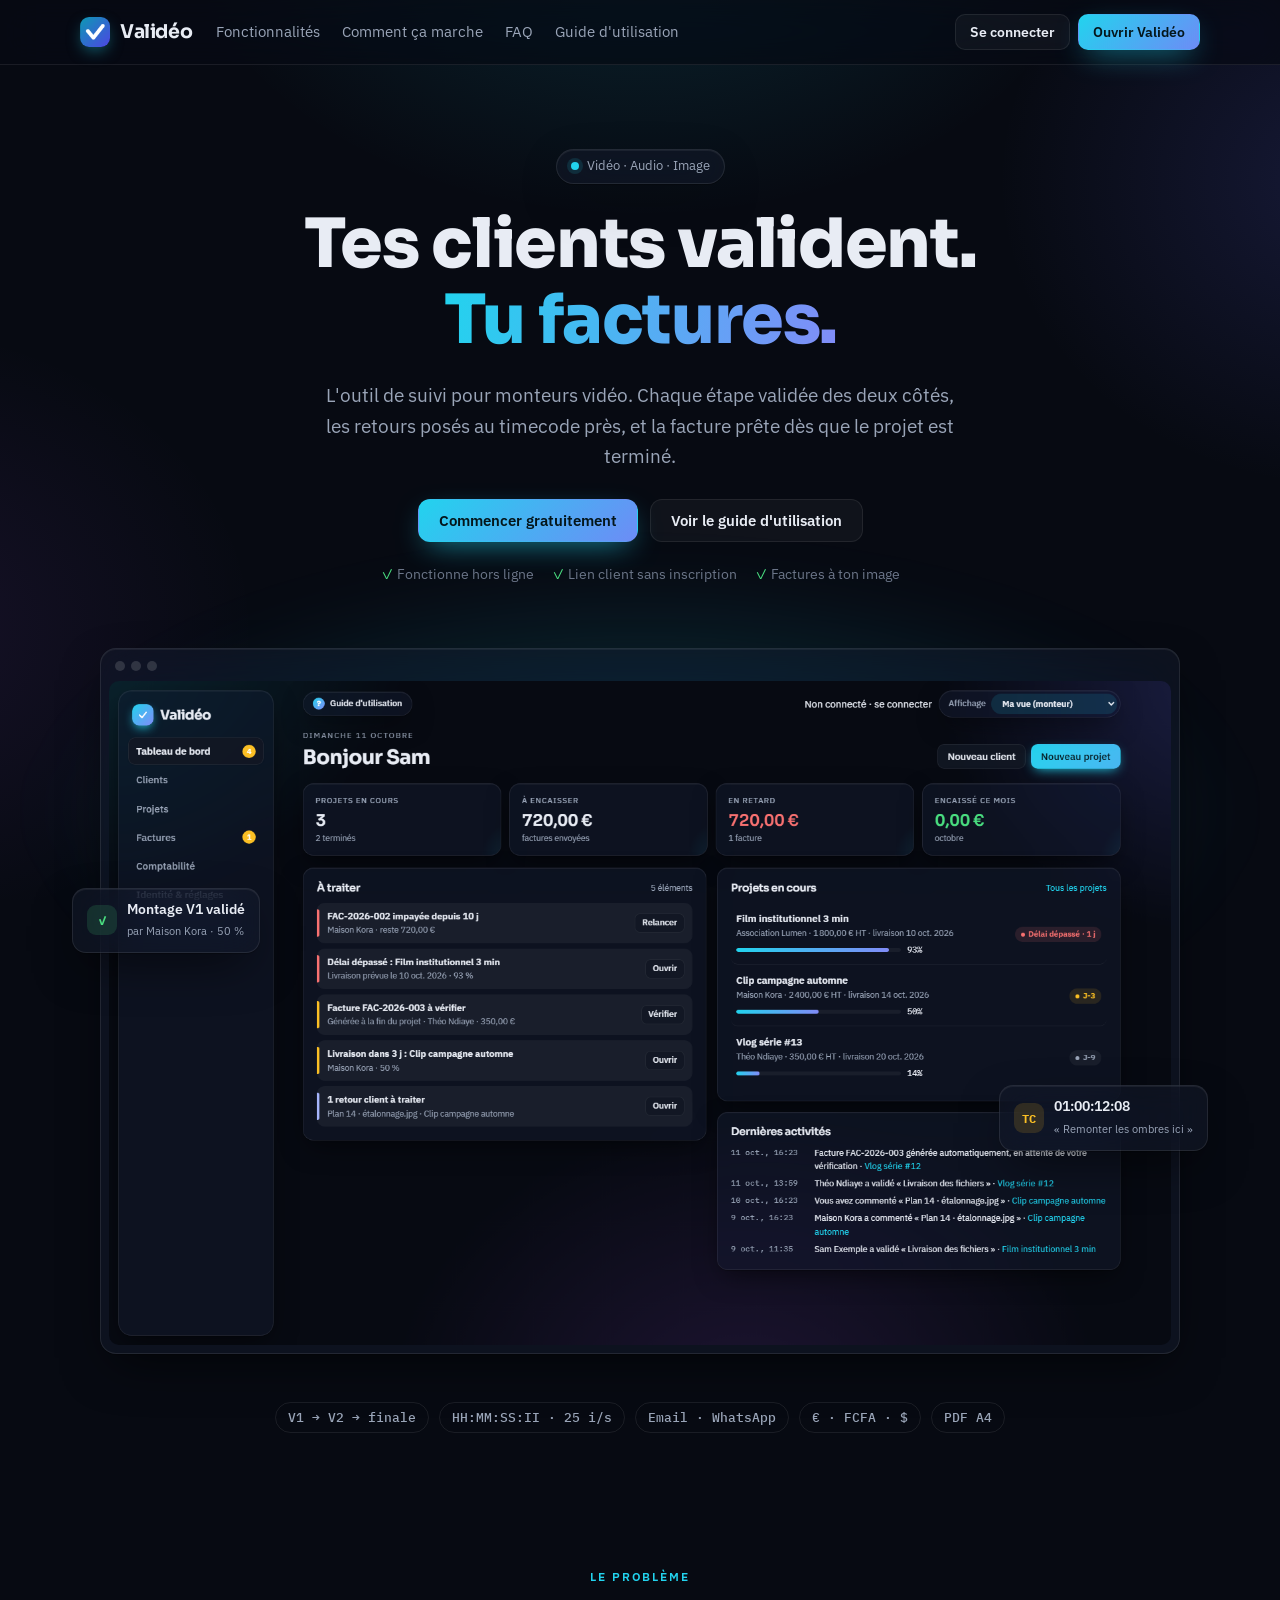
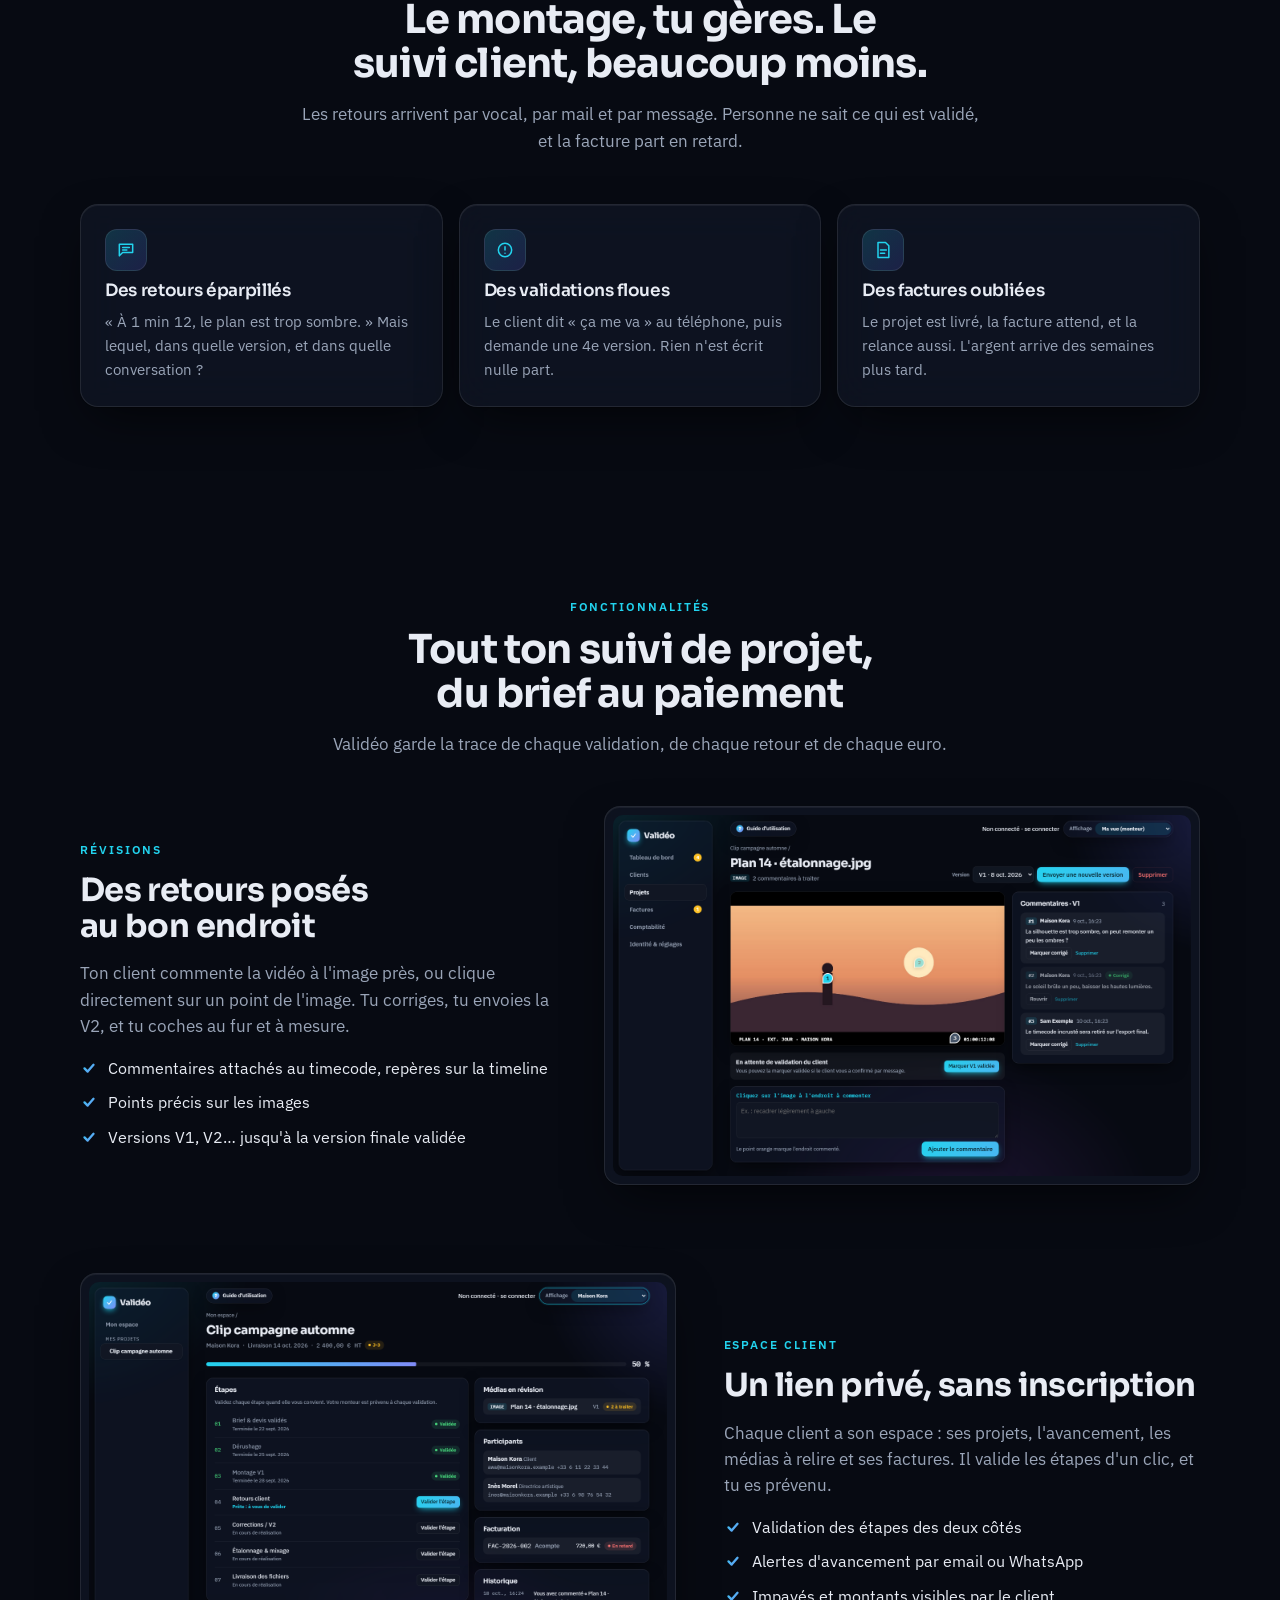
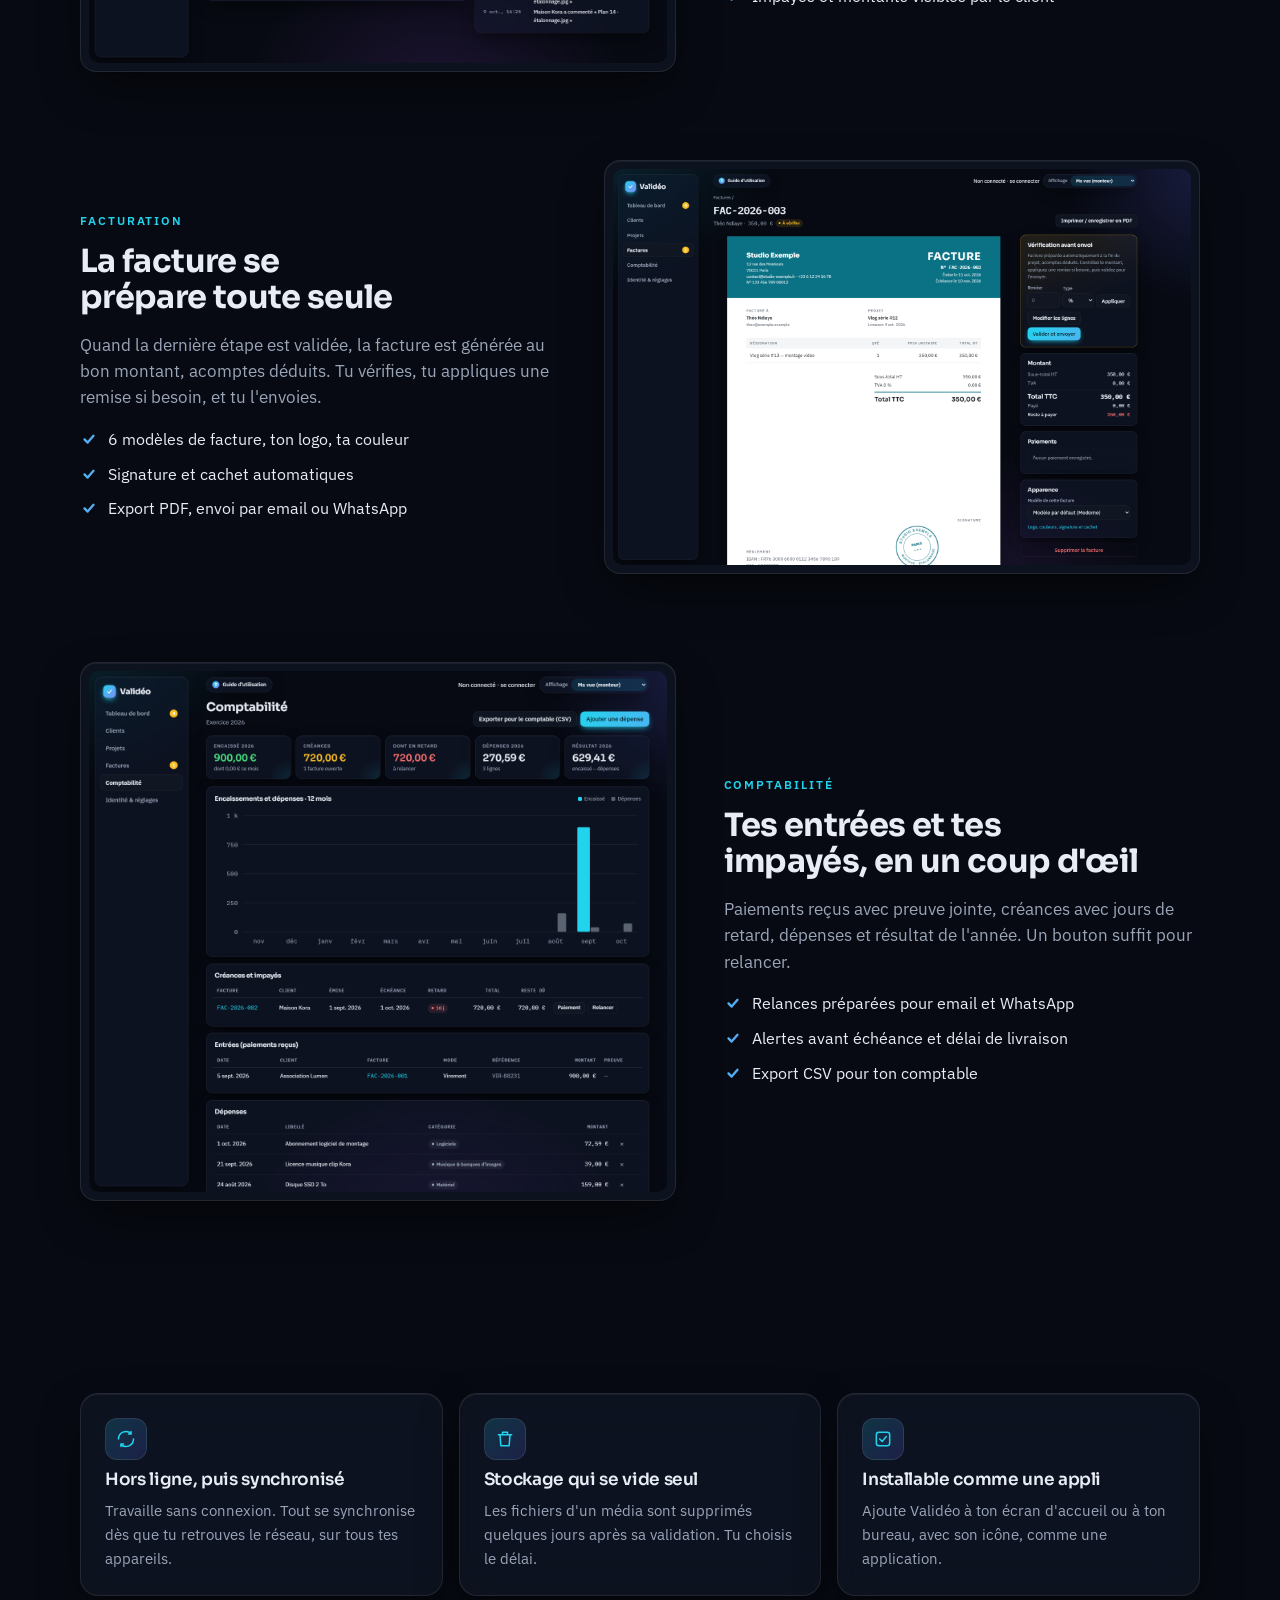
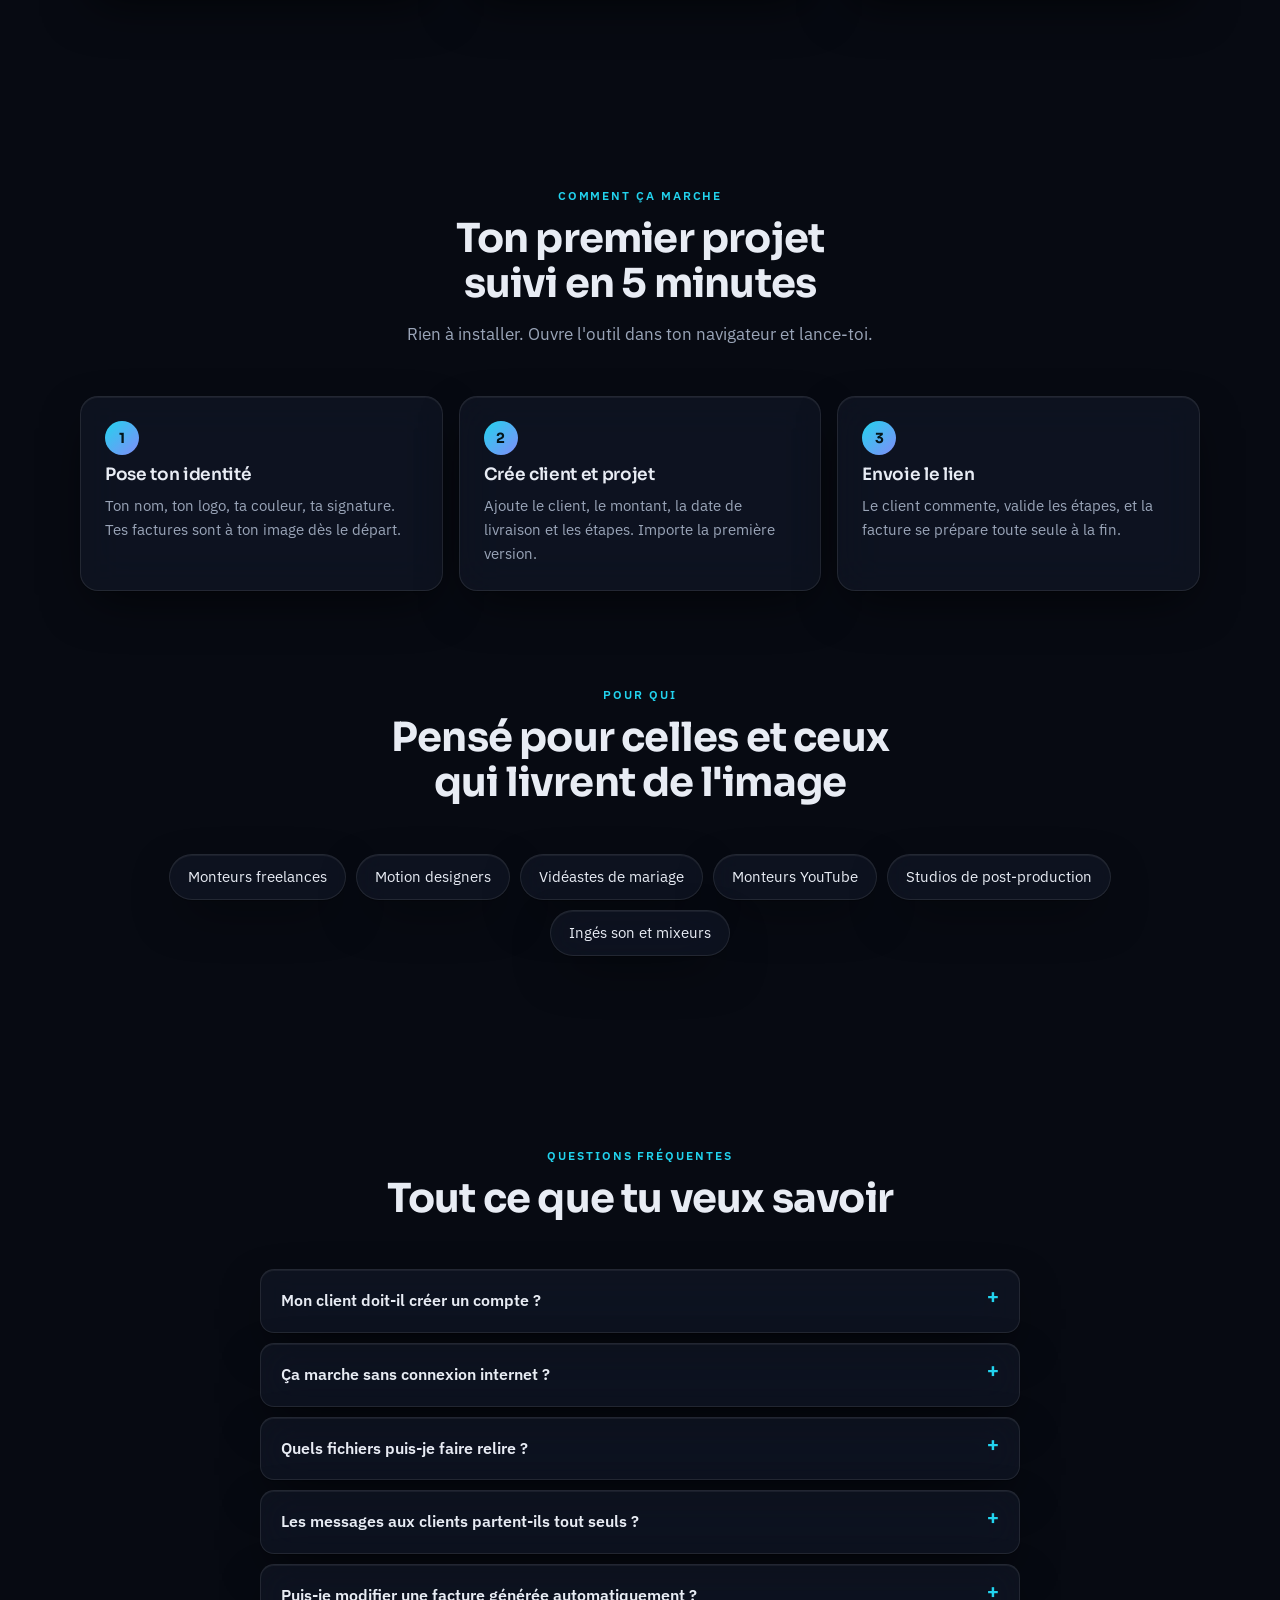
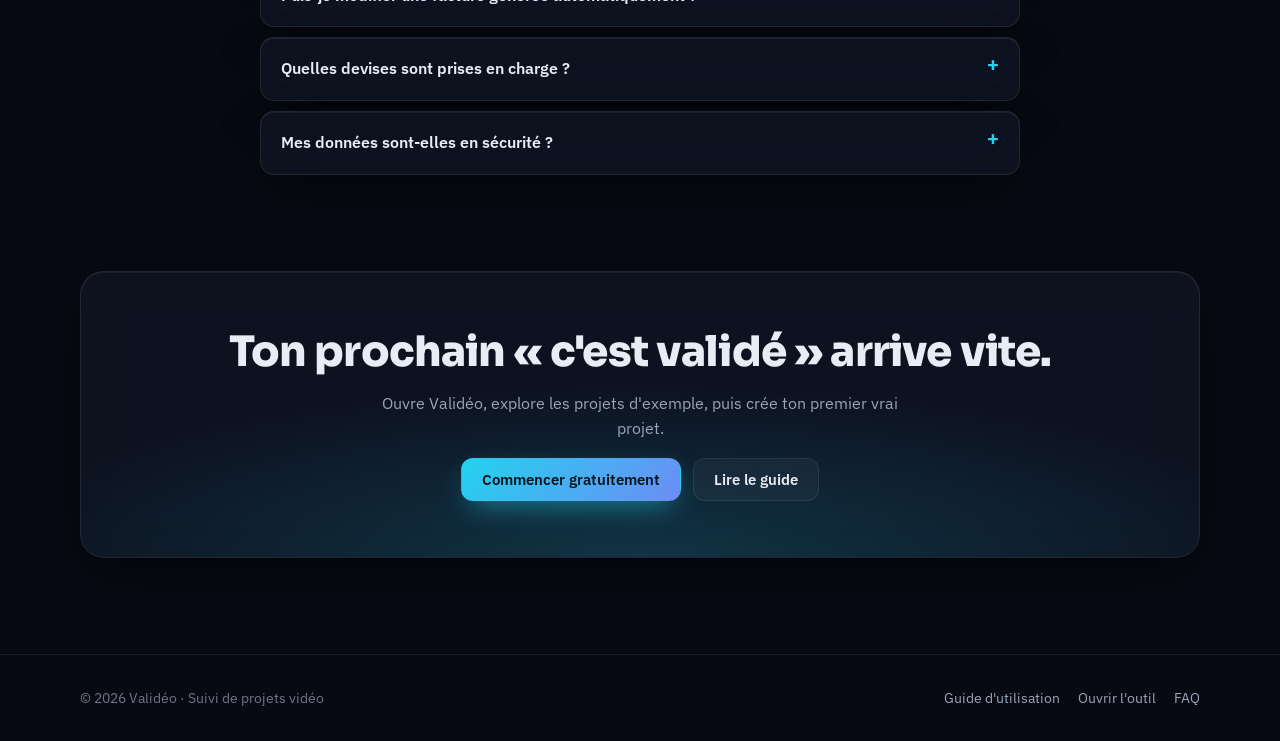
==== index.html @ c59e4864 "Landing page, guide d'utilisation illustré, favicon et liens directs Co-Authored-By: Claude Opus 5.5" ====
<!doctype html>
<html lang="fr">
<head>
<meta charset="utf-8">
<meta name="viewport" content="width=device-width, initial-scale=1, viewport-fit=cover">
<title>Validéo · Vos clients valident, vous facturez</title>
<meta name="description" content="Validéo, l'outil des monteurs vidéo : étapes validées par le client, retours au timecode, espace client privé, facture générée automatiquement et suivi des impayés. Fonctionne hors ligne.">
<meta name="theme-color" content="#070a12">
<meta property="og:title" content="Validéo · Vos clients valident, vous facturez">
<meta property="og:description" content="Suivi de projets vidéo, validation client, révisions commentées et facturation automatique pour monteurs.">
<meta property="og:image" content="https://fulberitodesign.github.io/valideo/guide/img/hero.png">
<meta property="og:type" content="website">
<link rel="canonical" href="https://fulberitodesign.github.io/valideo/">
<link rel="icon" href="favicon.ico" sizes="48x48">
<link rel="icon" href="icon.svg" type="image/svg+xml">
<link rel="apple-touch-icon" href="icon-192.png">
<link rel="manifest" href="manifest.webmanifest">
<link rel="preconnect" href="https://fonts.googleapis.com">
<link rel="stylesheet" href="https://fonts.googleapis.com/css2?family=Sora:wght@500;600;700;800&family=IBM+Plex+Mono:wght@400;600&family=IBM+Plex+Sans:wght@400;500;600&display=swap">
<link rel="stylesheet" href="site.css">
<script>
  // Ancien format de lien client : on redirige vers l'application
  if (new URLSearchParams(location.search).has('portail')) location.replace('app.html' + location.search);
</script>
<style>
/* Hero */
.hero{padding-block:84px 40px;text-align:center}
.hero .wrap{display:flex;flex-direction:column;align-items:center;gap:22px}
.hero h1{font-size:clamp(38px,6vw,68px);font-weight:800;max-width:900px}
.hero .lead{max-width:640px;color:var(--muted);font-size:clamp(16px,1.6vw,19px)}
.hero .ctas{display:flex;gap:12px;flex-wrap:wrap;justify-content:center;margin-top:6px}
.hero .fine{font-size:13.5px;color:var(--dim);display:flex;gap:8px 18px;flex-wrap:wrap;justify-content:center}
.hero .fine span::before{content:"✓ ";color:var(--ok)}
.hero-shot{margin-top:40px;width:100%;max-width:1080px;position:relative}
.hero-shot::before{content:"";position:absolute;inset:-12% -6% auto;height:70%;background:radial-gradient(closest-side,rgba(34,211,238,.25),transparent);filter:blur(30px);z-index:-1}
.tc-chip{position:absolute;display:flex;align-items:center;gap:10px;padding:10px 14px;border-radius:14px;font-size:13.5px;text-align:left}
.tc-chip b{display:block;font-weight:600}
.tc-chip small{color:var(--muted)}
.tc-chip .dot{width:30px;height:30px;border-radius:9px;display:grid;place-items:center;font:700 12px var(--f-mono);flex:none}
.tc-a{left:-28px;top:34%}.tc-a .dot{background:rgba(74,222,128,.15);color:var(--ok)}
.tc-b{right:-28px;top:62%}.tc-b .dot{background:rgba(251,191,36,.15);color:var(--warn)}
@media (max-width:900px){.tc-chip{display:none}}

/* Bande de chiffres-clés du métier */
.strip{display:flex;justify-content:center;gap:10px;flex-wrap:wrap;margin-top:26px}
.strip span{padding:6px 12px;border-radius:999px;font:500 13px var(--f-mono);color:var(--muted);border:1px solid var(--line)}

/* Vitrines alternées */
.show{display:grid;grid-template-columns:minmax(0,1fr) minmax(0,1.25fr);gap:48px;align-items:center;margin-bottom:88px}
.show:last-child{margin-bottom:0}
.show.rev{grid-template-columns:minmax(0,1.25fr) minmax(0,1fr)}
.show.rev .txt{order:2}
.show .txt{display:flex;flex-direction:column;gap:16px}
.show h3{font-size:clamp(24px,2.6vw,32px);font-weight:700}
.show p{color:var(--muted);font-size:16.5px}
.show ul{margin:0;padding:0;list-style:none;display:flex;flex-direction:column;gap:10px}
.show li{display:flex;gap:10px;color:var(--fg);font-size:15.5px}
.show li::before{content:"";flex:none;width:18px;height:18px;margin-top:3px;border-radius:6px;background:linear-gradient(135deg,var(--accent),var(--accent-2));-webkit-mask:url("data:image/svg+xml,%3Csvg xmlns='http://www.w3.org/2000/svg' viewBox='0 0 20 20'%3E%3Cpath d='M5 10.5 8.5 14 15 6.5' fill='none' stroke='black' stroke-width='2.6' stroke-linecap='round' stroke-linejoin='round'/%3E%3C/svg%3E") center/100% no-repeat;mask:url("data:image/svg+xml,%3Csvg xmlns='http://www.w3.org/2000/svg' viewBox='0 0 20 20'%3E%3Cpath d='M5 10.5 8.5 14 15 6.5' fill='none' stroke='black' stroke-width='2.6' stroke-linecap='round' stroke-linejoin='round'/%3E%3C/svg%3E") center/100% no-repeat}
@media (max-width:900px){.show,.show.rev{grid-template-columns:minmax(0,1fr);gap:24px}.show.rev .txt{order:0}}

/* Étapes */
.steps .card{position:relative}
.num{width:34px;height:34px;border-radius:50%;display:grid;place-items:center;font:700 14px var(--f-display);background:linear-gradient(135deg,var(--accent),var(--accent-2));color:#04161b}

/* Pour qui */
.who{display:flex;gap:10px;flex-wrap:wrap;justify-content:center}
.who span{padding:10px 18px;border-radius:999px;font-size:15px}

/* FAQ */
.faq{max-width:760px;margin:0 auto;display:flex;flex-direction:column;gap:10px}
.faq details{border-radius:14px;padding:0 20px}
.faq summary{cursor:pointer;list-style:none;padding:18px 0;font-weight:600;display:flex;justify-content:space-between;gap:16px}
.faq summary::-webkit-details-marker{display:none}
.faq summary::after{content:"+";color:var(--accent);font:600 20px var(--f-display);line-height:1}
.faq details[open] summary::after{content:"−"}
.faq details p{color:var(--muted);padding-bottom:18px}

/* Appel final */
.final{border-radius:24px;padding:56px 24px;text-align:center;display:flex;flex-direction:column;gap:16px;align-items:center;position:relative;overflow:hidden}
.final::before{content:"";position:absolute;inset:auto -10% -60% -10%;height:120%;background:radial-gradient(closest-side,rgba(34,211,238,.18),transparent);z-index:-1}
.final h2{font-size:clamp(28px,4vw,42px);font-weight:800}
.final p{color:var(--muted);max-width:520px}
</style>
</head>
<body>
<header class="topnav">
  <div class="wrap">
    <a class="logo" href="./"><img src="icon-192.png" alt="" width="30" height="30">Validéo</a>
    <nav class="links" aria-label="Sections">
      <a href="#fonctionnalites">Fonctionnalités</a>
      <a href="#comment">Comment ça marche</a>
      <a href="#faq">FAQ</a>
      <a href="guide.html">Guide d'utilisation</a>
    </nav>
    <div class="nav-cta"><a class="btn sm" href="app.html#/settings">Se connecter</a><a class="btn sm primary" href="app.html">Ouvrir Validéo</a></div>
  </div>
</header>

<main>
  <section class="hero">
    <div class="wrap">
      <span class="badge glass"><i></i>Vidéo · Audio · Image</span>
      <h1>Tes clients valident.<br><span class="grad">Tu factures.</span></h1>
      <p class="lead">L'outil de suivi pour monteurs vidéo. Chaque étape validée des deux côtés, les retours posés au timecode près, et la facture prête dès que le projet est terminé.</p>
      <div class="ctas"><a class="btn primary" href="app.html">Commencer gratuitement</a><a class="btn" href="guide.html">Voir le guide d'utilisation</a></div>
      <div class="fine"><span>Fonctionne hors ligne</span><span>Lien client sans inscription</span><span>Factures à ton image</span></div>
      <div class="hero-shot">
        <div class="shot glass"><div class="bar"><i></i><i></i><i></i></div><img src="guide/img/hero.png" alt="Tableau de bord de Validéo : projets en cours, factures à encaisser, alertes de retard et retours clients à traiter" width="1600" height="1000"></div>
        <div class="tc-chip glass tc-a"><span class="dot">✓</span><span><b>Montage V1 validé</b><small>par Maison Kora · 50 %</small></span></div>
        <div class="tc-chip glass tc-b"><span class="dot">TC</span><span><b>01:00:12:08</b><small>« Remonter les ombres ici »</small></span></div>
      </div>
      <div class="strip" aria-label="Formats pris en charge"><span>V1 → V2 → finale</span><span>HH:MM:SS:II · 25 i/s</span><span>Email · WhatsApp</span><span>€ · FCFA · $</span><span>PDF A4</span></div>
    </div>
  </section>

  <section class="section" id="probleme">
    <div class="wrap">
      <div class="section-head"><span class="eyebrow">Le problème</span><h2>Le montage, tu gères. Le suivi client, beaucoup moins.</h2><p>Les retours arrivent par vocal, par mail et par message. Personne ne sait ce qui est validé, et la facture part en retard.</p></div>
      <div class="cards">
        <div class="card glass"><span class="ico"><svg viewBox="0 0 24 24"><path d="M4 5h16v10H8l-4 4z"/><path d="M8 9h8M8 12h5"/></svg></span><h3>Des retours éparpillés</h3><p>« À 1 min 12, le plan est trop sombre. » Mais lequel, dans quelle version, et dans quelle conversation ?</p></div>
        <div class="card glass"><span class="ico"><svg viewBox="0 0 24 24"><circle cx="12" cy="12" r="8"/><path d="M12 8v4M12 16h.01"/></svg></span><h3>Des validations floues</h3><p>Le client dit « ça me va » au téléphone, puis demande une 4e version. Rien n'est écrit nulle part.</p></div>
        <div class="card glass"><span class="ico"><svg viewBox="0 0 24 24"><path d="M6 3h9l4 4v14H6z"/><path d="M9 12h7M9 16h5"/></svg></span><h3>Des factures oubliées</h3><p>Le projet est livré, la facture attend, et la relance aussi. L'argent arrive des semaines plus tard.</p></div>
      </div>
    </div>
  </section>

  <section class="section" id="fonctionnalites">
    <div class="wrap">
      <div class="section-head"><span class="eyebrow">Fonctionnalités</span><h2>Tout ton suivi de projet, du brief au paiement</h2><p>Validéo garde la trace de chaque validation, de chaque retour et de chaque euro.</p></div>

      <div class="show">
        <div class="txt"><span class="eyebrow">Révisions</span><h3>Des retours posés au bon endroit</h3><p>Ton client commente la vidéo à l'image près, ou clique directement sur un point de l'image. Tu corriges, tu envoies la V2, et tu coches au fur et à mesure.</p>
          <ul><li>Commentaires attachés au timecode, repères sur la timeline</li><li>Points précis sur les images</li><li>Versions V1, V2… jusqu'à la version finale validée</li></ul></div>
        <div class="shot glass"><img src="guide/img/media.png" alt="Page de révision : image commentée avec des points numérotés et la liste des commentaires" loading="lazy" width="1440" height="900"></div>
      </div>

      <div class="show rev">
        <div class="txt"><span class="eyebrow">Espace client</span><h3>Un lien privé, sans inscription</h3><p>Chaque client a son espace : ses projets, l'avancement, les médias à relire et ses factures. Il valide les étapes d'un clic, et tu es prévenu.</p>
          <ul><li>Validation des étapes des deux côtés</li><li>Alertes d'avancement par email ou WhatsApp</li><li>Impayés et montants visibles par le client</li></ul></div>
        <div class="shot glass"><img src="guide/img/client-project.png" alt="Espace client : étapes du projet avec boutons Valider l'étape" loading="lazy" width="1440" height="950"></div>
      </div>

      <div class="show">
        <div class="txt"><span class="eyebrow">Facturation</span><h3>La facture se prépare toute seule</h3><p>Quand la dernière étape est validée, la facture est générée au bon montant, acomptes déduits. Tu vérifies, tu appliques une remise si besoin, et tu l'envoies.</p>
          <ul><li>6 modèles de facture, ton logo, ta couleur</li><li>Signature et cachet automatiques</li><li>Export PDF, envoi par email ou WhatsApp</li></ul></div>
        <div class="shot glass"><img src="guide/img/invoice.png" alt="Facture générée automatiquement en attente de vérification, avec remise et bouton Valider et envoyer" loading="lazy" width="1680" height="1150"></div>
      </div>

      <div class="show rev">
        <div class="txt"><span class="eyebrow">Comptabilité</span><h3>Tes entrées et tes impayés, en un coup d'œil</h3><p>Paiements reçus avec preuve jointe, créances avec jours de retard, dépenses et résultat de l'année. Un bouton suffit pour relancer.</p>
          <ul><li>Relances préparées pour email et WhatsApp</li><li>Alertes avant échéance et délai de livraison</li><li>Export CSV pour ton comptable</li></ul></div>
        <div class="shot glass"><img src="guide/img/accounting.png" alt="Comptabilité : encaissements, créances, graphique sur 12 mois" loading="lazy" width="1440" height="1300"></div>
      </div>
    </div>
  </section>

  <section class="section" id="plus">
    <div class="wrap">
      <div class="cards">
        <div class="card glass"><span class="ico"><svg viewBox="0 0 24 24"><path d="M3 12a9 9 0 0 1 15-6.7M21 12a9 9 0 0 1-15 6.7"/><path d="M18 3v3h-3M6 21v-3h3"/></svg></span><h3>Hors ligne, puis synchronisé</h3><p>Travaille sans connexion. Tout se synchronise dès que tu retrouves le réseau, sur tous tes appareils.</p></div>
        <div class="card glass"><span class="ico"><svg viewBox="0 0 24 24"><path d="M4 7h16M9 7V4h6v3M6 7l1 13h10l1-13"/></svg></span><h3>Stockage qui se vide seul</h3><p>Les fichiers d'un média sont supprimés quelques jours après sa validation. Tu choisis le délai.</p></div>
        <div class="card glass"><span class="ico"><svg viewBox="0 0 24 24"><rect x="4" y="4" width="16" height="16" rx="3"/><path d="M8 12l3 3 5-6"/></svg></span><h3>Installable comme une appli</h3><p>Ajoute Validéo à ton écran d'accueil ou à ton bureau, avec son icône, comme une application.</p></div>
      </div>
    </div>
  </section>

  <section class="section" id="comment">
    <div class="wrap">
      <div class="section-head"><span class="eyebrow">Comment ça marche</span><h2>Ton premier projet suivi en 5 minutes</h2><p>Rien à installer. Ouvre l'outil dans ton navigateur et lance-toi.</p></div>
      <div class="cards steps">
        <div class="card glass"><span class="num">1</span><h3>Pose ton identité</h3><p>Ton nom, ton logo, ta couleur, ta signature. Tes factures sont à ton image dès le départ.</p></div>
        <div class="card glass"><span class="num">2</span><h3>Crée client et projet</h3><p>Ajoute le client, le montant, la date de livraison et les étapes. Importe la première version.</p></div>
        <div class="card glass"><span class="num">3</span><h3>Envoie le lien</h3><p>Le client commente, valide les étapes, et la facture se prépare toute seule à la fin.</p></div>
      </div>
    </div>
  </section>

  <section class="section" id="pourqui" style="padding-top:0">
    <div class="wrap">
      <div class="section-head"><span class="eyebrow">Pour qui</span><h2>Pensé pour celles et ceux qui livrent de l'image</h2></div>
      <div class="who"><span class="glass">Monteurs freelances</span><span class="glass">Motion designers</span><span class="glass">Vidéastes de mariage</span><span class="glass">Monteurs YouTube</span><span class="glass">Studios de post-production</span><span class="glass">Ingés son et mixeurs</span></div>
    </div>
  </section>

  <section class="section" id="faq">
    <div class="wrap">
      <div class="section-head"><span class="eyebrow">Questions fréquentes</span><h2>Tout ce que tu veux savoir</h2></div>
      <div class="faq">
        <details class="glass"><summary>Mon client doit-il créer un compte ?</summary><p>Non. Il reçoit un lien privé vers son espace. Il peut y valider les étapes, commenter les médias et consulter ses factures sans inscription.</p></details>
        <details class="glass"><summary>Ça marche sans connexion internet ?</summary><p>Oui. Tes données sont enregistrées sur ton appareil. Dès que tu te connectes à ton compte en ligne, elles se synchronisent entre tes appareils et avec les espaces clients.</p></details>
        <details class="glass"><summary>Quels fichiers puis-je faire relire ?</summary><p>Vidéos, sons et images. Les vidéos et les sons se commentent au timecode, les images à un endroit précis. Pour l'envoi en ligne, préfère des versions de relecture légères (720p) : 50 Mo maximum par fichier.</p></details>
        <details class="glass"><summary>Les messages aux clients partent-ils tout seuls ?</summary><p>Validéo prépare le message (avancement, nouvelle version, facture, relance) et ouvre ta messagerie ou WhatsApp avec le texte prêt. Tu n'as plus qu'à appuyer sur Envoyer.</p></details>
        <details class="glass"><summary>Puis-je modifier une facture générée automatiquement ?</summary><p>Oui. Elle reste « à vérifier » jusqu'à ta validation. Tu peux modifier les lignes, appliquer une remise en pourcentage ou en montant, changer de modèle, puis l'envoyer.</p></details>
        <details class="glass"><summary>Quelles devises sont prises en charge ?</summary><p>Celle de ton choix : euro, FCFA, dollar, dirham… Les modes de paiement incluent virement, Mobile Money, espèces, carte, chèque et PayPal.</p></details>
        <details class="glass"><summary>Mes données sont-elles en sécurité ?</summary><p>Chaque compte ne voit que ses propres données. Un client ne voit que son espace, grâce à un lien secret propre à lui. Les fichiers sont stockés dans un espace privé.</p></details>
      </div>
    </div>
  </section>

  <section class="section" style="padding-top:0">
    <div class="wrap">
      <div class="final glass">
        <h2>Ton prochain « c'est validé » arrive vite.</h2>
        <p>Ouvre Validéo, explore les projets d'exemple, puis crée ton premier vrai projet.</p>
        <div class="row" style="display:flex;gap:12px;flex-wrap:wrap;justify-content:center"><a class="btn primary" href="app.html">Commencer gratuitement</a><a class="btn" href="guide.html">Lire le guide</a></div>
      </div>
    </div>
  </section>
</main>

<footer class="footer">
  <div class="wrap"><span>© 2026 Validéo · Suivi de projets vidéo</span><span><a href="guide.html">Guide d'utilisation</a><a href="app.html">Ouvrir l'outil</a><a href="#faq">FAQ</a></span></div>
</footer>
</body>
</html>
---- site.css ----
/* Validéo — styles communs de la landing page et du guide.
   Même identité que l'application : verre dépoli sombre, dégradé cyan → indigo, Sora + IBM Plex. */
:root{
  --bg:#070a12; --bg-2:#0b1020;
  --glass:rgba(20,26,40,.55); --glass-strong:rgba(18,23,36,.9); --edge:rgba(255,255,255,.09); --hl:rgba(255,255,255,.06);
  --fg:#e8ecf4; --muted:#9aa5b8; --dim:#6b7588; --line:rgba(255,255,255,.08);
  --accent:#22d3ee; --accent-2:#818cf8; --accent-deep:#0e9ab5; --indigo:#4f46e5; --accent-soft:rgba(34,211,238,.13);
  --ok:#4ade80; --warn:#fbbf24; --bad:#f87171;
  --f-display:"Sora","Segoe UI",system-ui,sans-serif;
  --f-body:"IBM Plex Sans","Segoe UI",system-ui,sans-serif;
  --f-mono:"IBM Plex Mono",ui-monospace,Consolas,monospace;
  --blur:blur(20px) saturate(170%);
  --shadow:0 1px 1px rgba(0,0,0,.3),0 18px 50px -14px rgba(0,0,0,.7);
  color-scheme:dark;
}
*{box-sizing:border-box}
html{scroll-behavior:smooth}
@media (prefers-reduced-motion:reduce){html{scroll-behavior:auto}*{animation:none!important;transition:none!important}}
body{margin:0;background-color:var(--bg);color:var(--fg);font:16px/1.6 var(--f-body);-webkit-font-smoothing:antialiased;
  background-image:radial-gradient(60vmax 40vmax at 50% -10%,rgba(34,211,238,.14),transparent 60%),radial-gradient(45vmax 40vmax at 105% 20%,rgba(99,102,241,.16),transparent 60%),radial-gradient(50vmax 40vmax at -10% 70%,rgba(168,85,247,.10),transparent 60%);
  background-attachment:fixed}
img{max-width:100%;display:block}
a{color:var(--accent)}
h1,h2,h3{font-family:var(--f-display);margin:0;letter-spacing:-.02em;text-wrap:balance;line-height:1.12}
p{margin:0}
:focus-visible{outline:2px solid var(--accent);outline-offset:3px;border-radius:6px}
.wrap{width:100%;max-width:1160px;margin:0 auto;padding-inline:20px}
.mono{font-family:var(--f-mono)}
.grad{background:linear-gradient(100deg,var(--accent),var(--accent-2));-webkit-background-clip:text;background-clip:text;color:transparent}

/* Verre */
.glass{background:var(--glass);-webkit-backdrop-filter:var(--blur);backdrop-filter:var(--blur);border:1px solid var(--edge);box-shadow:var(--shadow),inset 0 1px 0 var(--hl)}

/* Navigation */
.topnav{position:sticky;top:0;z-index:30;padding-top:env(safe-area-inset-top,0px);background:rgba(7,10,18,.72);-webkit-backdrop-filter:var(--blur);backdrop-filter:var(--blur);border-bottom:1px solid var(--line)}
.topnav .wrap{display:flex;align-items:center;gap:24px;height:64px}
.logo{display:flex;align-items:center;gap:10px;color:var(--fg);text-decoration:none;font:700 19px var(--f-display);letter-spacing:-.02em}
.logo img{width:30px;height:30px;border-radius:9px;box-shadow:0 6px 16px -4px rgba(34,211,238,.5)}
.links{display:flex;gap:22px;font-size:14.5px}
.links a{color:var(--muted);text-decoration:none}
.links a:hover{color:var(--fg)}
.nav-cta{margin-left:auto;display:flex;gap:8px;align-items:center}
@media (max-width:860px){.links{display:none}}

/* Boutons */
.btn{display:inline-flex;align-items:center;justify-content:center;gap:8px;padding:11px 20px;border-radius:12px;font:600 15px var(--f-body);text-decoration:none;color:var(--fg);border:1px solid var(--line);background:rgba(255,255,255,.04);transition:transform .15s,box-shadow .2s,border-color .2s;white-space:nowrap;cursor:pointer}
.btn:hover{border-color:rgba(255,255,255,.25);transform:translateY(-1px)}
.btn.primary{background:linear-gradient(135deg,var(--accent),#6d8cf6);color:#04161b;border-color:transparent;box-shadow:0 10px 30px -10px rgba(34,211,238,.7)}
.btn.primary:hover{box-shadow:0 14px 36px -10px rgba(34,211,238,.85)}
.btn.sm{padding:8px 14px;font-size:14px;border-radius:10px}

/* Pastilles et titres de section */
.eyebrow{display:inline-flex;align-items:center;gap:8px;font:600 12px var(--f-body);letter-spacing:.16em;text-transform:uppercase;color:var(--accent)}
.badge{display:inline-flex;align-items:center;gap:8px;padding:6px 14px;border-radius:999px;font-size:13px;color:var(--muted)}
.badge i{width:8px;height:8px;border-radius:50%;background:var(--accent);box-shadow:0 0 0 4px var(--accent-soft)}
.section{padding-block:96px}
.section-head{max-width:680px;margin:0 auto 48px;text-align:center;display:flex;flex-direction:column;gap:14px;align-items:center}
.section-head h2{font-size:clamp(28px,3.6vw,40px);font-weight:700}
.section-head p{color:var(--muted);font-size:17px}

/* Cartes */
.cards{display:grid;grid-template-columns:repeat(3,minmax(0,1fr));gap:16px}
@media (max-width:900px){.cards{grid-template-columns:minmax(0,1fr)}}
.card{border-radius:18px;padding:24px;display:flex;flex-direction:column;gap:10px}
.card h3{font-size:17px;font-weight:600}
.card p{color:var(--muted);font-size:15px}
.ico{width:42px;height:42px;border-radius:12px;display:grid;place-items:center;background:linear-gradient(135deg,rgba(34,211,238,.18),rgba(99,102,241,.18));border:1px solid var(--edge);color:var(--accent)}
.ico svg{width:20px;height:20px;fill:none;stroke:currentColor;stroke-width:1.8;stroke-linecap:round;stroke-linejoin:round}

/* Cadre de capture d'écran */
.shot{border-radius:16px;padding:8px;position:relative}
.shot img{border-radius:10px;width:100%;height:auto}
.shot .bar{display:flex;gap:6px;padding:4px 6px 10px}
.shot .bar i{width:10px;height:10px;border-radius:50%;background:rgba(255,255,255,.14)}

.footer{border-top:1px solid var(--line);padding-block:32px calc(32px + env(safe-area-inset-bottom,0px));color:var(--dim);font-size:14px}
.footer .wrap{display:flex;justify-content:space-between;gap:16px;flex-wrap:wrap}
.footer a{color:var(--muted);text-decoration:none;margin-left:18px}
.footer a:hover{color:var(--fg)}
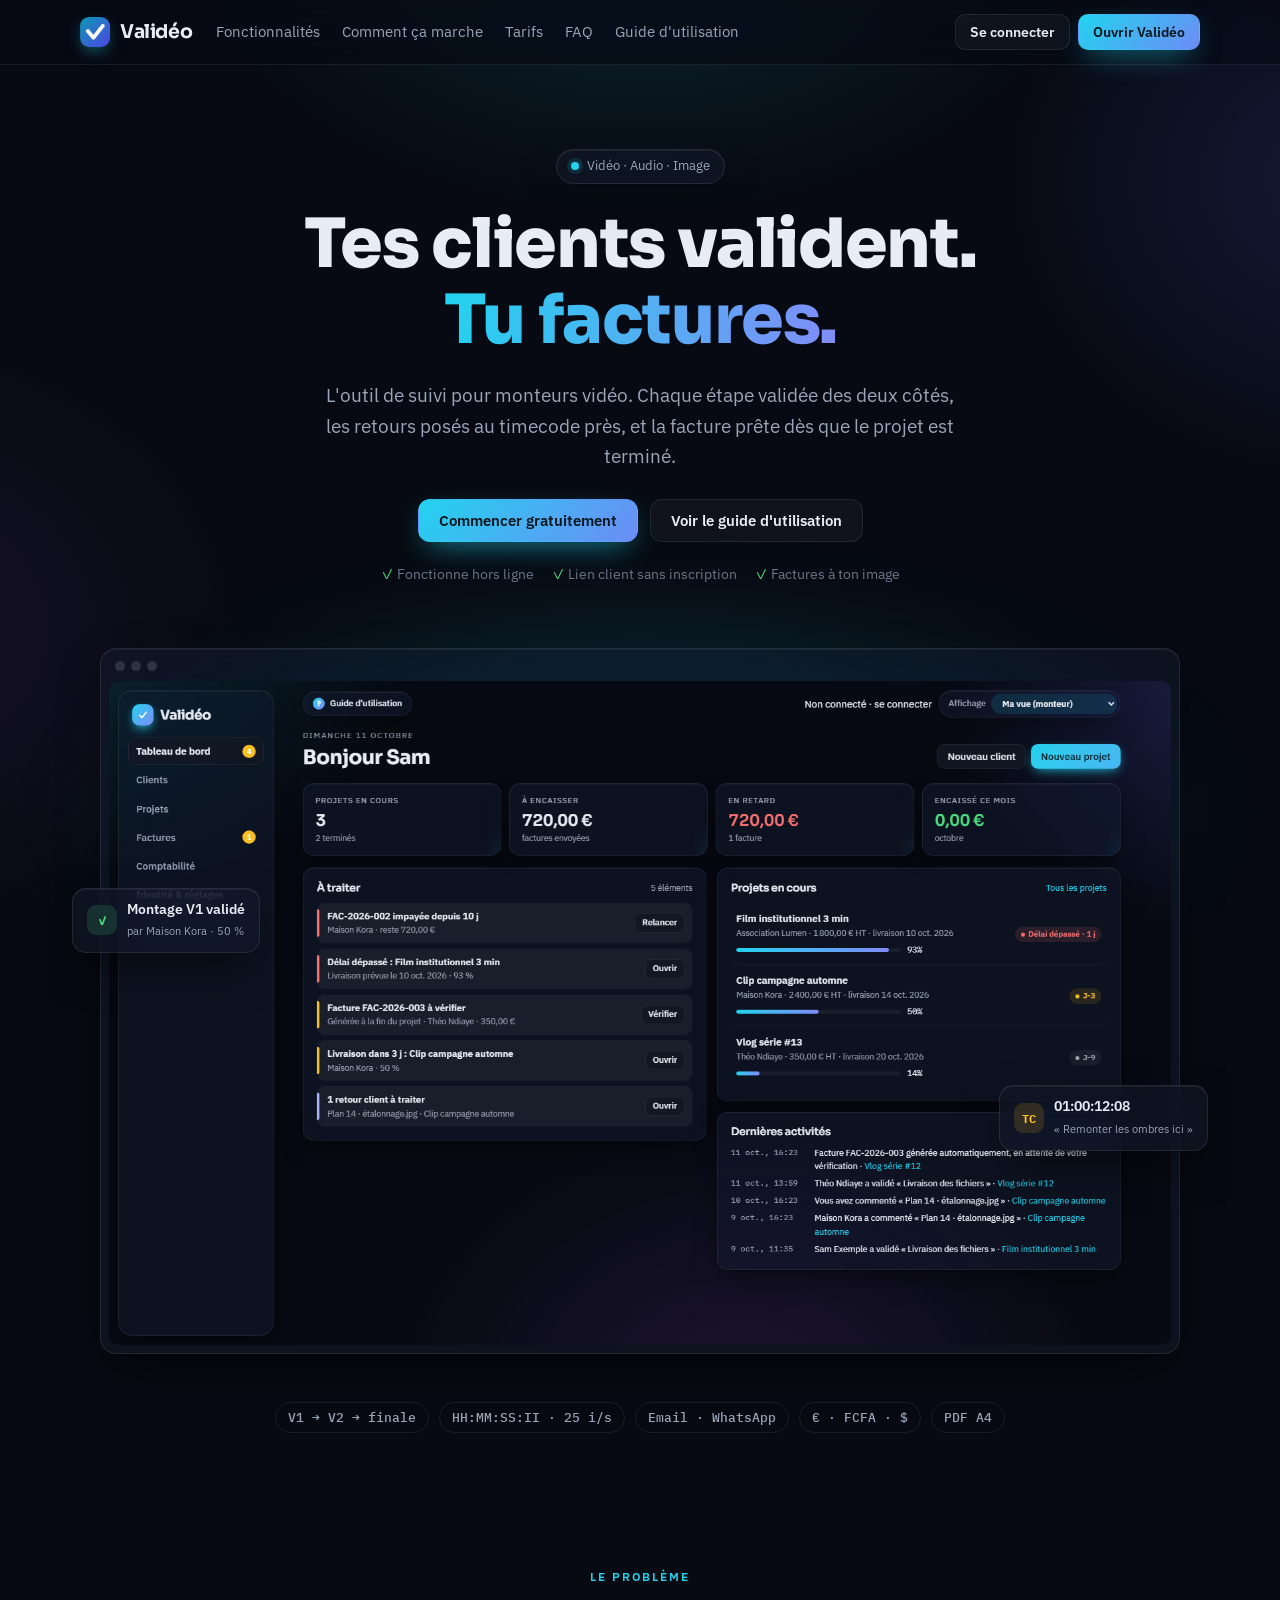
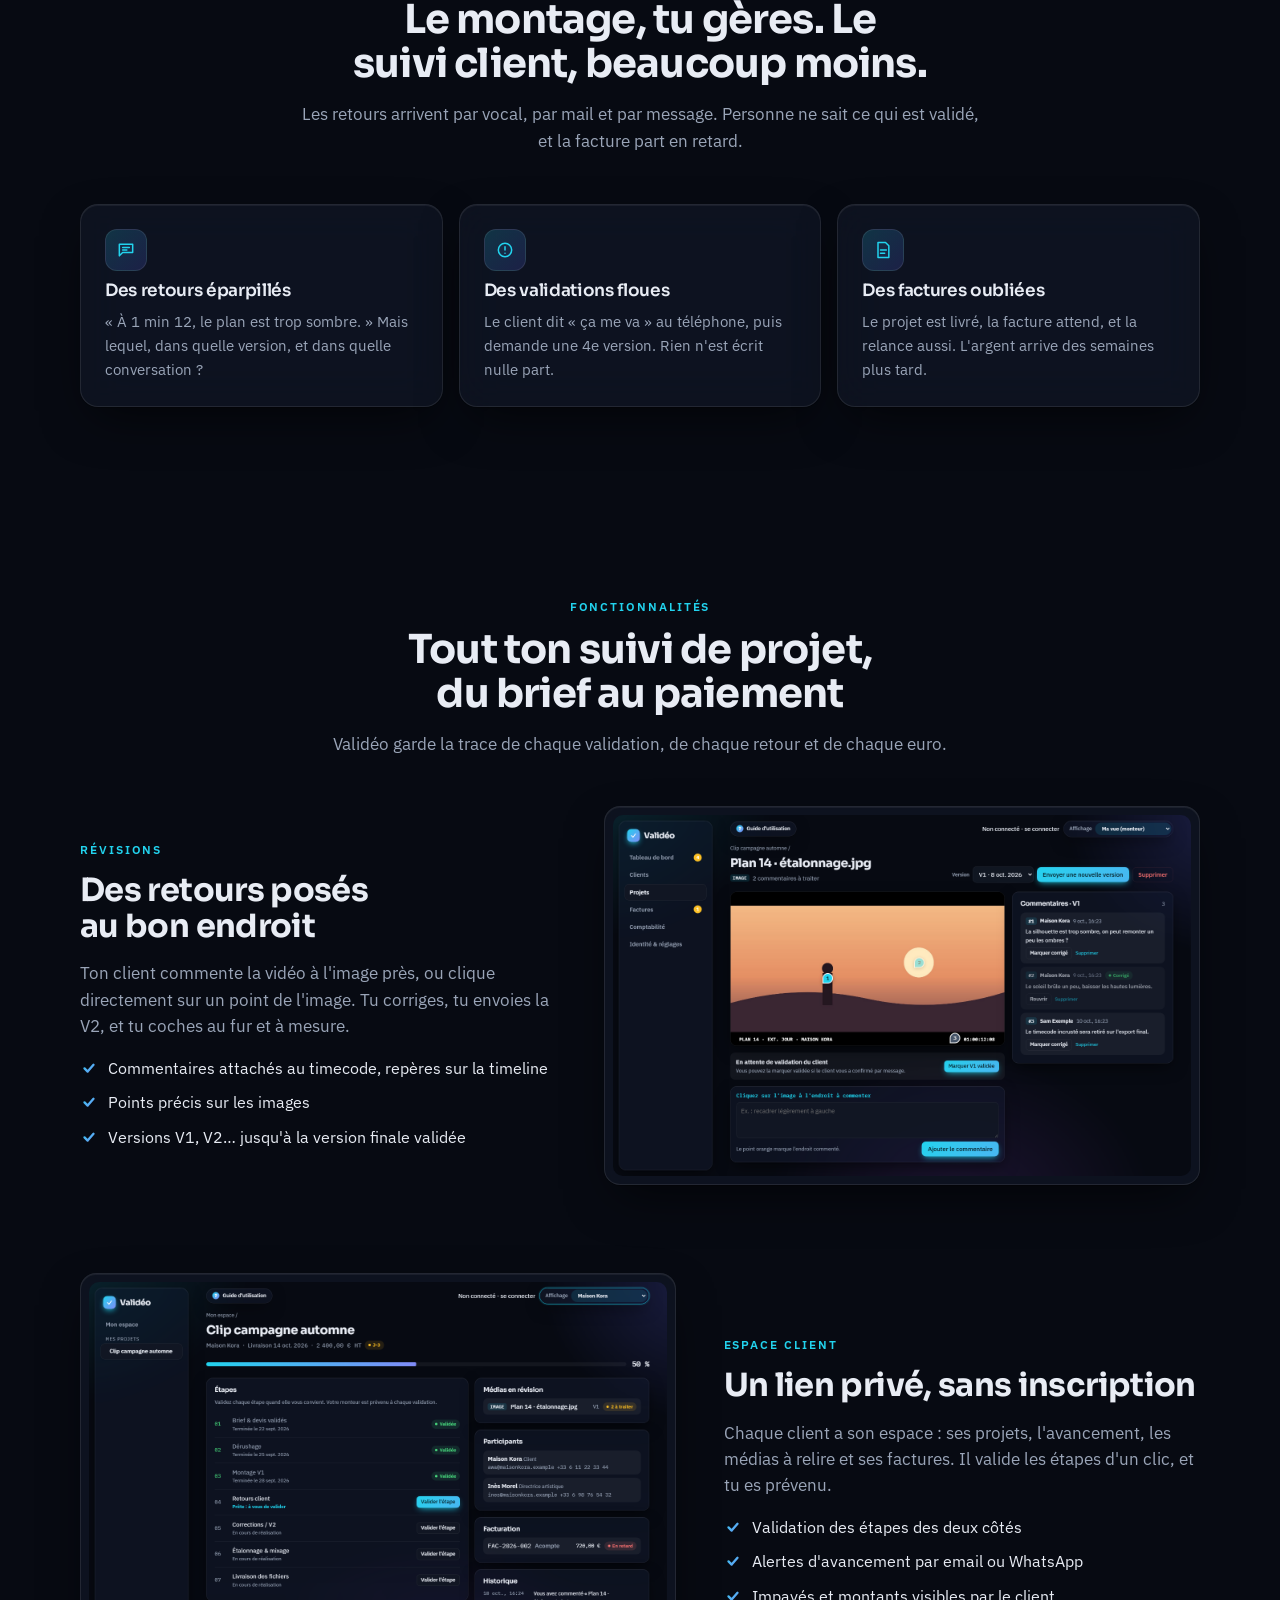
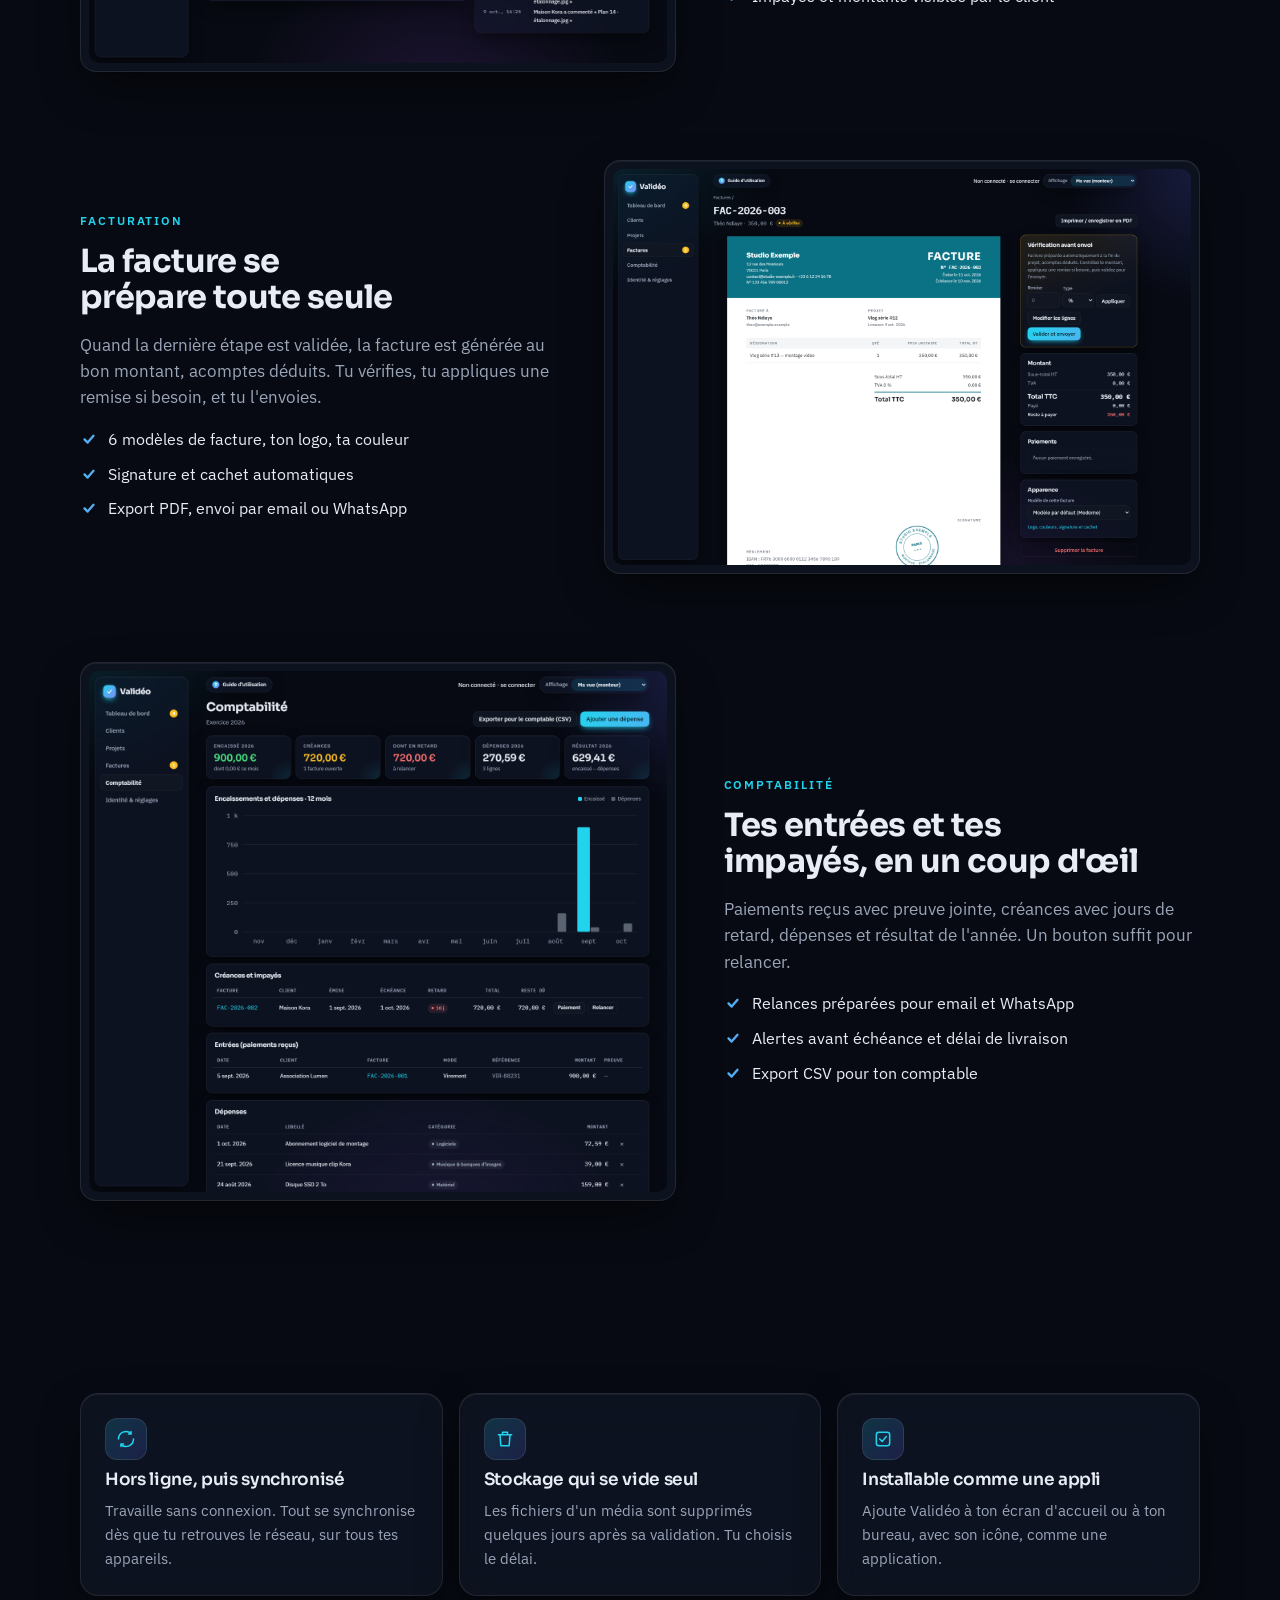
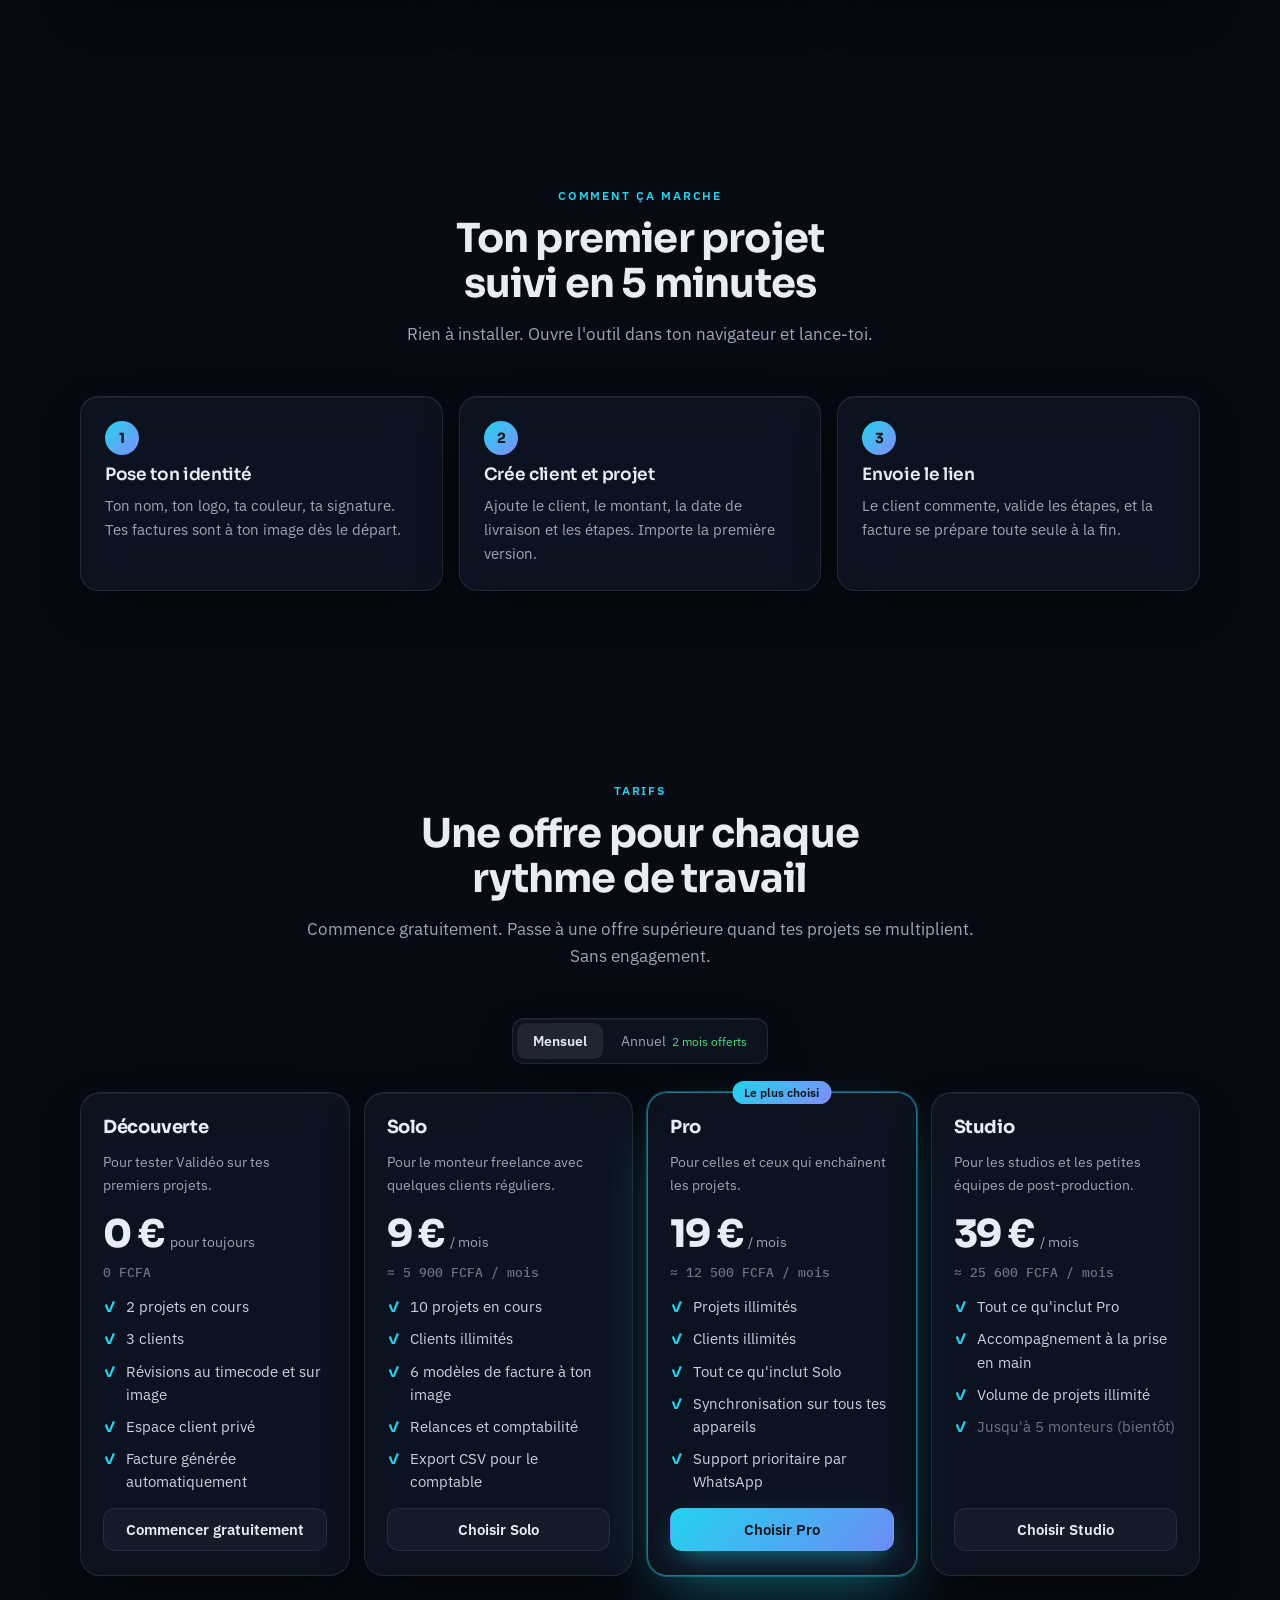
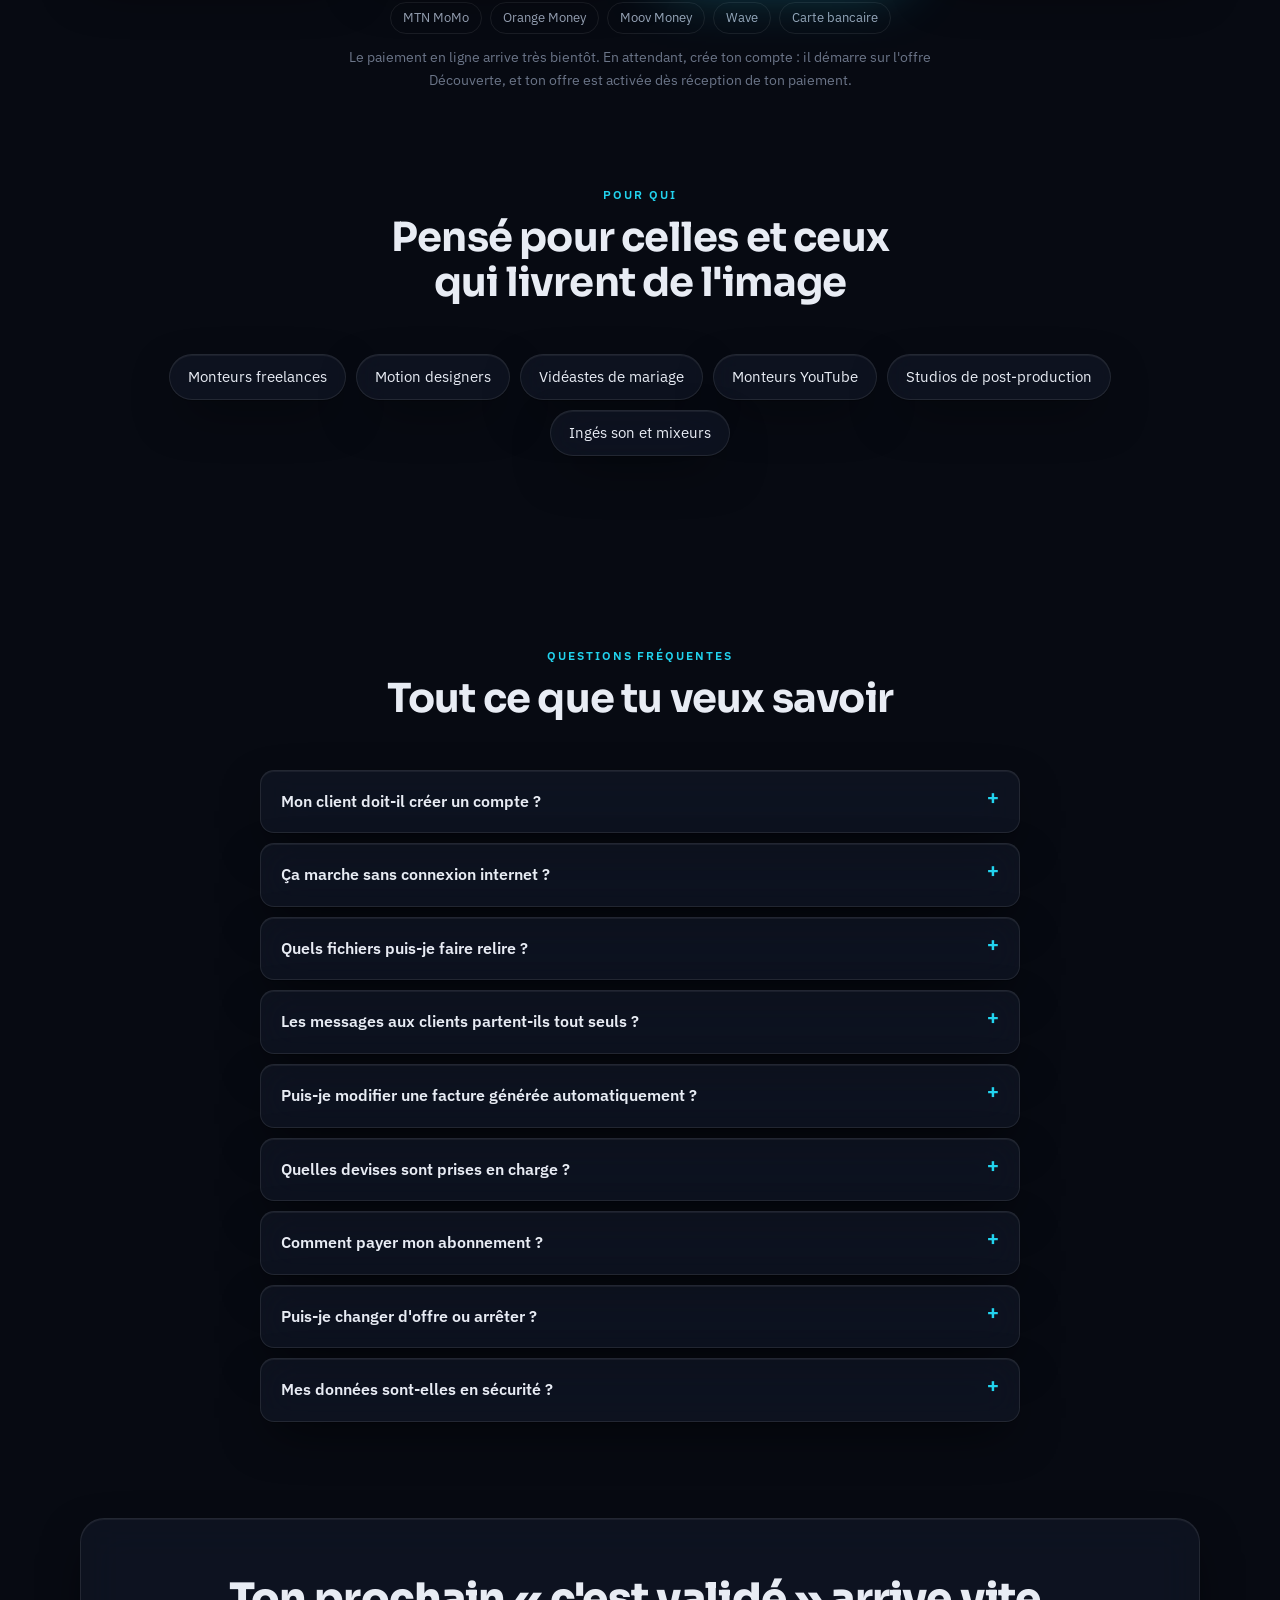
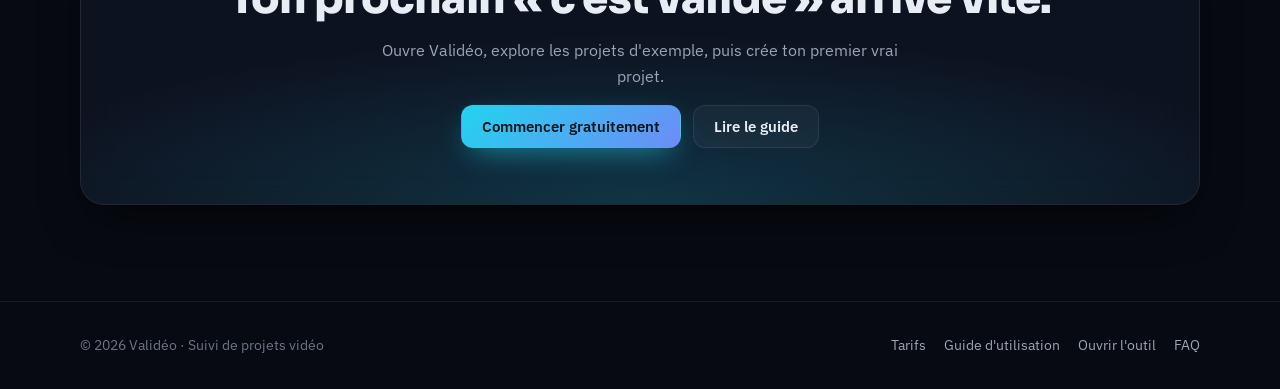
==== commit 19c9bff3: "Offres et tarifs, espace Administration, limites par offre Co-Authored-By: Claude Opus 5.5 <noreply@" ====
--- a/index.html
+++ b/index.html
@@ -66,6 +66,33 @@
 .who{display:flex;gap:10px;flex-wrap:wrap;justify-content:center}
 .who span{padding:10px 18px;border-radius:999px;font-size:15px}
 
+/* Tarifs */
+.period{display:inline-flex;padding:4px;border-radius:12px;gap:2px;margin:0 auto 28px}
+.period button{all:unset;cursor:pointer;padding:7px 16px;border-radius:9px;font-size:14px;color:var(--muted)}
+.period button.on{background:rgba(255,255,255,.08);color:var(--fg);font-weight:600}
+.period em{font-style:normal;font-size:12px;color:var(--ok);margin-left:6px}
+.plans{display:grid;grid-template-columns:repeat(4,minmax(0,1fr));gap:14px;align-items:stretch}
+@media (max-width:1000px){.plans{grid-template-columns:repeat(2,minmax(0,1fr))}}
+@media (max-width:560px){.plans{grid-template-columns:minmax(0,1fr)}}
+.plan{border-radius:20px;padding:24px 22px;display:flex;flex-direction:column;gap:14px;position:relative}
+.plan.hot{border-color:rgba(34,211,238,.55);box-shadow:0 0 0 1px rgba(34,211,238,.35),0 24px 60px -20px rgba(34,211,238,.45)}
+.plan .tag{position:absolute;top:-12px;left:50%;transform:translateX(-50%);padding:4px 12px;border-radius:999px;font:600 12px var(--f-body);background:linear-gradient(135deg,var(--accent),var(--accent-2));color:#04161b;white-space:nowrap}
+.plan h3{font-size:18px}
+.plan .for{color:var(--muted);font-size:14px;min-height:42px}
+.price{display:flex;align-items:baseline;gap:6px}
+.price b{font:800 38px var(--f-display);letter-spacing:-.03em}
+.price span{color:var(--muted);font-size:14px}
+.fcfa{font:500 13px var(--f-mono);color:var(--dim);margin-top:-8px}
+.plan ul{margin:0;padding:0;list-style:none;display:flex;flex-direction:column;gap:9px;flex:1}
+.plan li{display:flex;gap:9px;font-size:14.5px;color:#c9d1de}
+.plan li::before{content:"✓";color:var(--accent);font-weight:700}
+.plan li.soon{color:var(--dim)}
+.plan .btn{width:100%}
+.paynote{display:flex;flex-direction:column;align-items:center;gap:12px;margin-top:26px;text-align:center}
+.paynote .chips{display:flex;gap:8px;flex-wrap:wrap;justify-content:center}
+.paynote .chips span{padding:5px 12px;border-radius:999px;font-size:13px;color:var(--muted);border:1px solid var(--line)}
+.paynote p{color:var(--dim);font-size:14px;max-width:620px}
+
 /* FAQ */
 .faq{max-width:760px;margin:0 auto;display:flex;flex-direction:column;gap:10px}
 .faq details{border-radius:14px;padding:0 20px}
@@ -89,6 +116,7 @@
     <nav class="links" aria-label="Sections">
       <a href="#fonctionnalites">Fonctionnalités</a>
       <a href="#comment">Comment ça marche</a>
+      <a href="#offres">Tarifs</a>
       <a href="#faq">FAQ</a>
       <a href="guide.html">Guide d'utilisation</a>
     </nav>
@@ -175,6 +203,33 @@
     </div>
   </section>
 
+  <section class="section" id="offres">
+    <div class="wrap">
+      <div class="section-head"><span class="eyebrow">Tarifs</span><h2>Une offre pour chaque rythme de travail</h2><p>Commence gratuitement. Passe à une offre supérieure quand tes projets se multiplient. Sans engagement.</p></div>
+      <div style="text-align:center"><div class="period glass" role="group" aria-label="Période de facturation"><button class="on" data-p="m" onclick="setPeriod('m')">Mensuel</button><button data-p="y" onclick="setPeriod('y')">Annuel<em>2 mois offerts</em></button></div></div>
+      <div class="plans">
+        <div class="plan glass"><h3>Découverte</h3><p class="for">Pour tester Validéo sur tes premiers projets.</p>
+          <div class="price"><b>0 €</b><span>pour toujours</span></div><div class="fcfa">0 FCFA</div>
+          <ul><li>2 projets en cours</li><li>3 clients</li><li>Révisions au timecode et sur image</li><li>Espace client privé</li><li>Facture générée automatiquement</li></ul>
+          <a class="btn" href="app.html#/settings">Commencer gratuitement</a></div>
+        <div class="plan glass"><h3>Solo</h3><p class="for">Pour le monteur freelance avec quelques clients réguliers.</p>
+          <div class="price"><b data-m="9 €" data-y="90 €">9 €</b><span data-m="/ mois" data-y="/ an">/ mois</span></div><div class="fcfa" data-m="≈ 5 900 FCFA / mois" data-y="≈ 59 000 FCFA / an">≈ 5 900 FCFA / mois</div>
+          <ul><li>10 projets en cours</li><li>Clients illimités</li><li>6 modèles de facture à ton image</li><li>Relances et comptabilité</li><li>Export CSV pour le comptable</li></ul>
+          <a class="btn" href="app.html#/settings">Choisir Solo</a></div>
+        <div class="plan glass hot"><span class="tag">Le plus choisi</span><h3>Pro</h3><p class="for">Pour celles et ceux qui enchaînent les projets.</p>
+          <div class="price"><b data-m="19 €" data-y="190 €">19 €</b><span data-m="/ mois" data-y="/ an">/ mois</span></div><div class="fcfa" data-m="≈ 12 500 FCFA / mois" data-y="≈ 124 600 FCFA / an">≈ 12 500 FCFA / mois</div>
+          <ul><li>Projets illimités</li><li>Clients illimités</li><li>Tout ce qu'inclut Solo</li><li>Synchronisation sur tous tes appareils</li><li>Support prioritaire par WhatsApp</li></ul>
+          <a class="btn primary" href="app.html#/settings">Choisir Pro</a></div>
+        <div class="plan glass"><h3>Studio</h3><p class="for">Pour les studios et les petites équipes de post-production.</p>
+          <div class="price"><b data-m="39 €" data-y="390 €">39 €</b><span data-m="/ mois" data-y="/ an">/ mois</span></div><div class="fcfa" data-m="≈ 25 600 FCFA / mois" data-y="≈ 255 800 FCFA / an">≈ 25 600 FCFA / mois</div>
+          <ul><li>Tout ce qu'inclut Pro</li><li>Accompagnement à la prise en main</li><li>Volume de projets illimité</li><li class="soon">Jusqu'à 5 monteurs (bientôt)</li></ul>
+          <a class="btn" href="app.html#/settings">Choisir Studio</a></div>
+      </div>
+      <div class="paynote"><div class="chips"><span>MTN MoMo</span><span>Orange Money</span><span>Moov Money</span><span>Wave</span><span>Carte bancaire</span></div>
+        <p>Le paiement en ligne arrive très bientôt. En attendant, crée ton compte : il démarre sur l'offre Découverte, et ton offre est activée dès réception de ton paiement.</p></div>
+    </div>
+  </section>
+
   <section class="section" id="pourqui" style="padding-top:0">
     <div class="wrap">
       <div class="section-head"><span class="eyebrow">Pour qui</span><h2>Pensé pour celles et ceux qui livrent de l'image</h2></div>
@@ -192,6 +247,8 @@
         <details class="glass"><summary>Les messages aux clients partent-ils tout seuls ?</summary><p>Validéo prépare le message (avancement, nouvelle version, facture, relance) et ouvre ta messagerie ou WhatsApp avec le texte prêt. Tu n'as plus qu'à appuyer sur Envoyer.</p></details>
         <details class="glass"><summary>Puis-je modifier une facture générée automatiquement ?</summary><p>Oui. Elle reste « à vérifier » jusqu'à ta validation. Tu peux modifier les lignes, appliquer une remise en pourcentage ou en montant, changer de modèle, puis l'envoyer.</p></details>
         <details class="glass"><summary>Quelles devises sont prises en charge ?</summary><p>Celle de ton choix : euro, FCFA, dollar, dirham… Les modes de paiement incluent virement, Mobile Money, espèces, carte, chèque et PayPal.</p></details>
+        <details class="glass"><summary>Comment payer mon abonnement ?</summary><p>Par Mobile Money (MTN, Orange, Moov), Wave ou carte bancaire. Le paiement en ligne arrive très bientôt ; en attendant, ton compte démarre sur l'offre Découverte et ton offre est activée dès réception du paiement.</p></details>
+        <details class="glass"><summary>Puis-je changer d'offre ou arrêter ?</summary><p>Oui, à tout moment et sans engagement. Si tu reviens à Découverte, tes projets restent consultables ; seule la création de nouveaux projets au-delà de la limite est bloquée.</p></details>
         <details class="glass"><summary>Mes données sont-elles en sécurité ?</summary><p>Chaque compte ne voit que ses propres données. Un client ne voit que son espace, grâce à un lien secret propre à lui. Les fichiers sont stockés dans un espace privé.</p></details>
       </div>
     </div>
@@ -209,7 +266,13 @@
 </main>
 
 <footer class="footer">
-  <div class="wrap"><span>© 2026 Validéo · Suivi de projets vidéo</span><span><a href="guide.html">Guide d'utilisation</a><a href="app.html">Ouvrir l'outil</a><a href="#faq">FAQ</a></span></div>
+  <div class="wrap"><span>© 2026 Validéo · Suivi de projets vidéo</span><span><a href="#offres">Tarifs</a><a href="guide.html">Guide d'utilisation</a><a href="app.html">Ouvrir l'outil</a><a href="#faq">FAQ</a></span></div>
 </footer>
+<script>
+  function setPeriod(p) {
+    document.querySelectorAll('.period button').forEach(b => b.classList.toggle('on', b.dataset.p === p));
+    document.querySelectorAll('[data-m]').forEach(el => { el.textContent = el.dataset[p]; });
+  }
+</script>
 </body>
 </html>
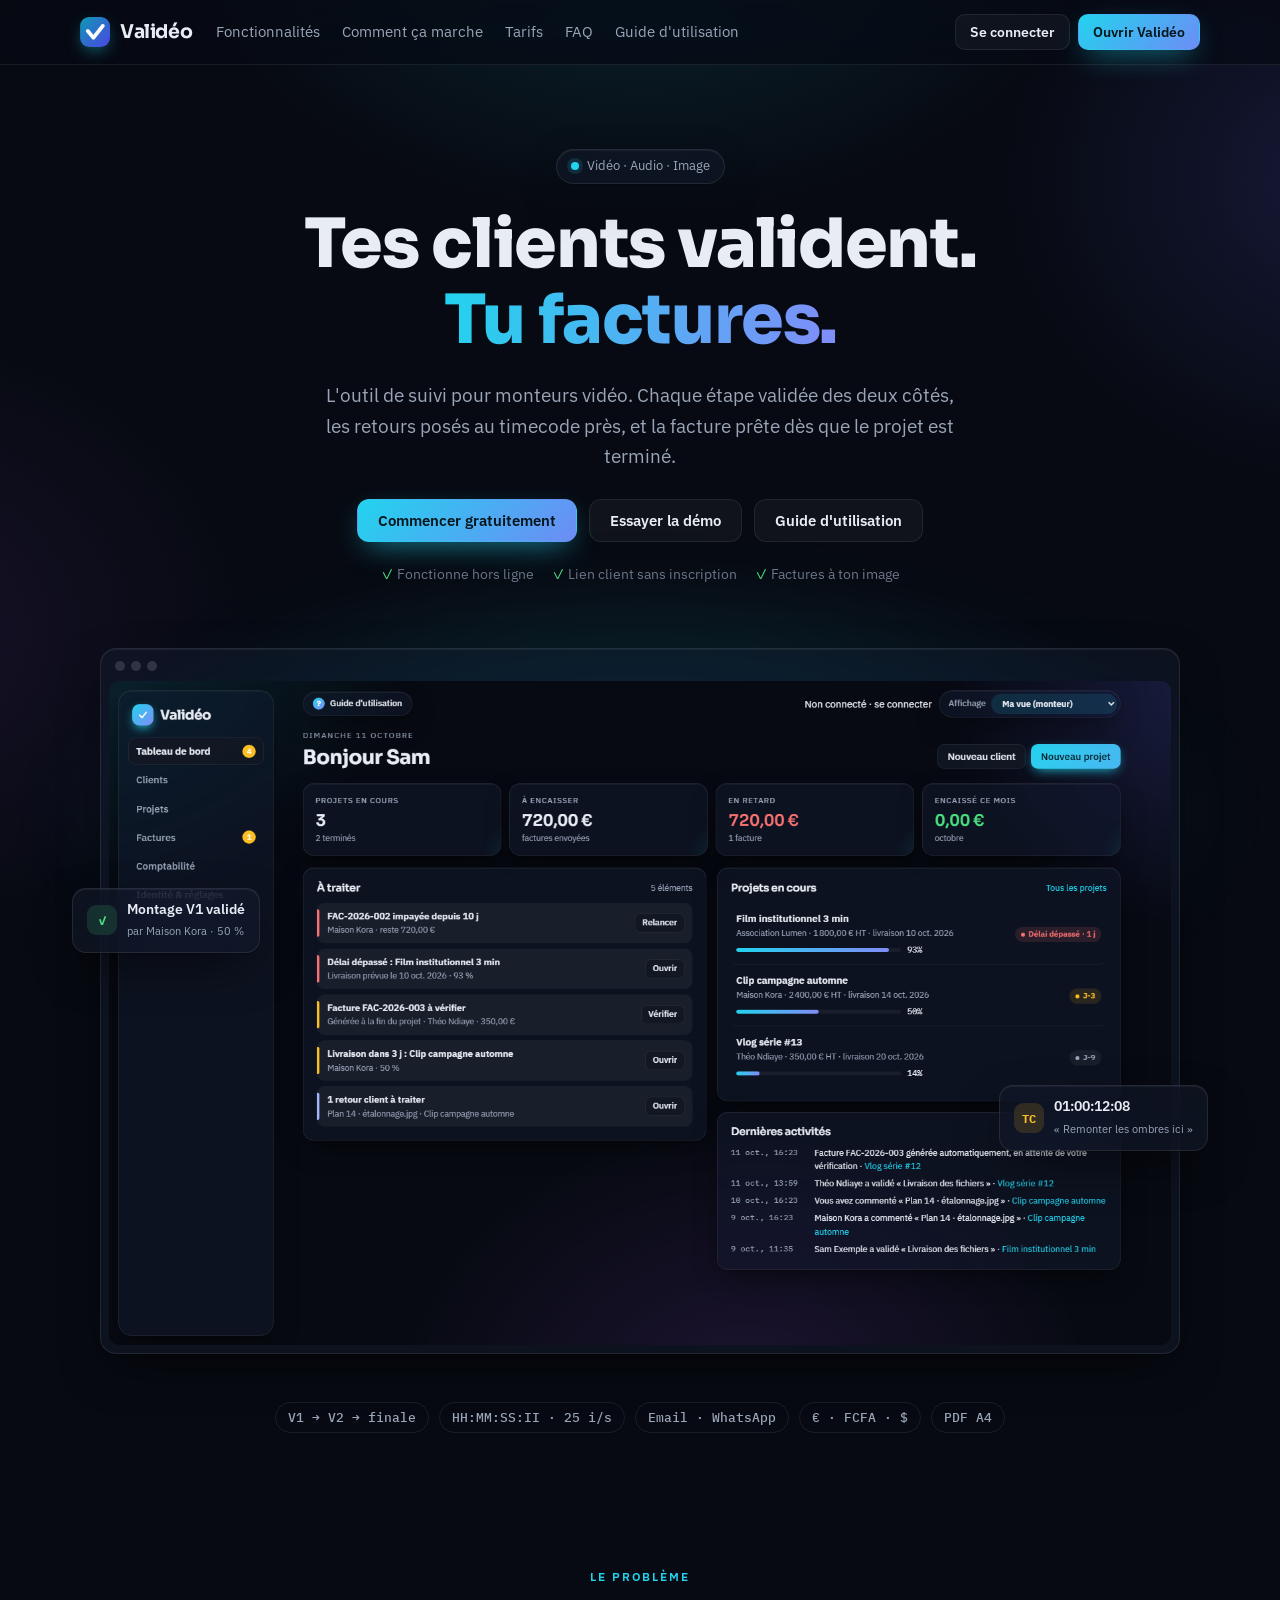
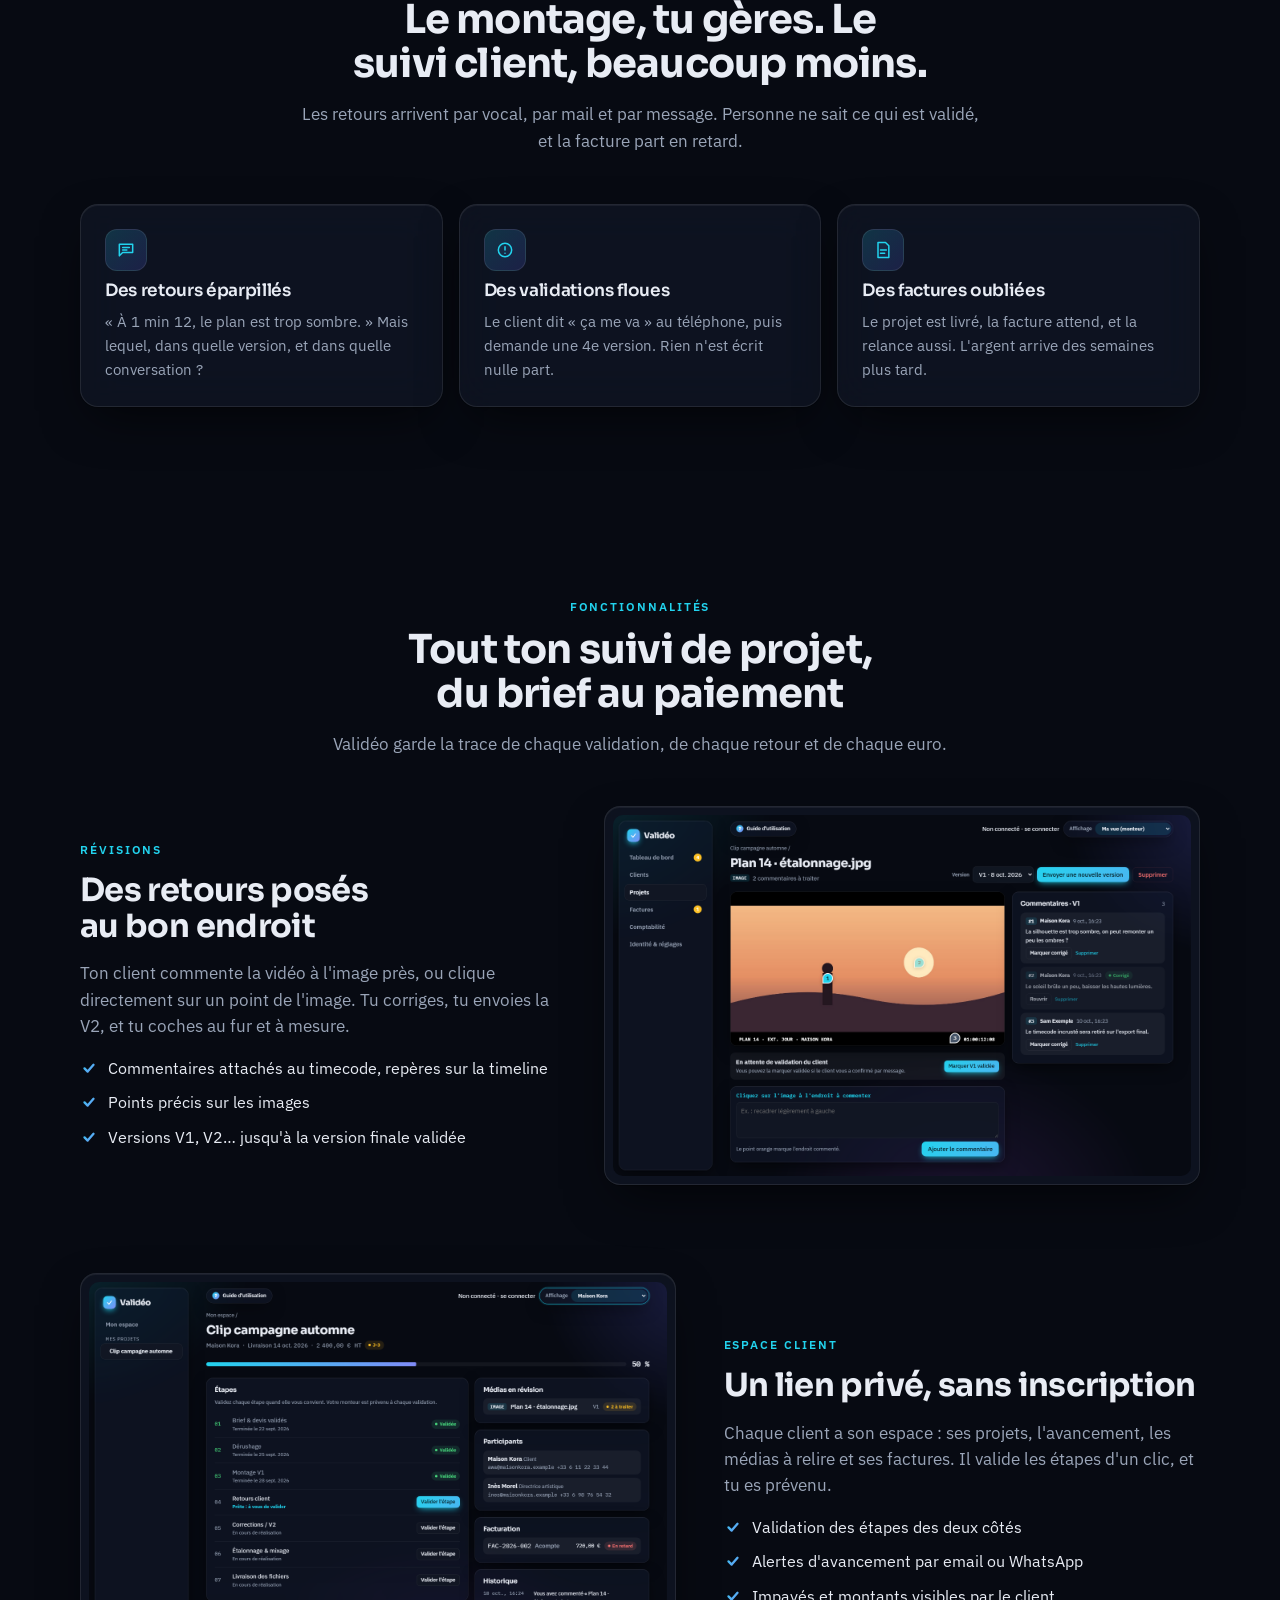
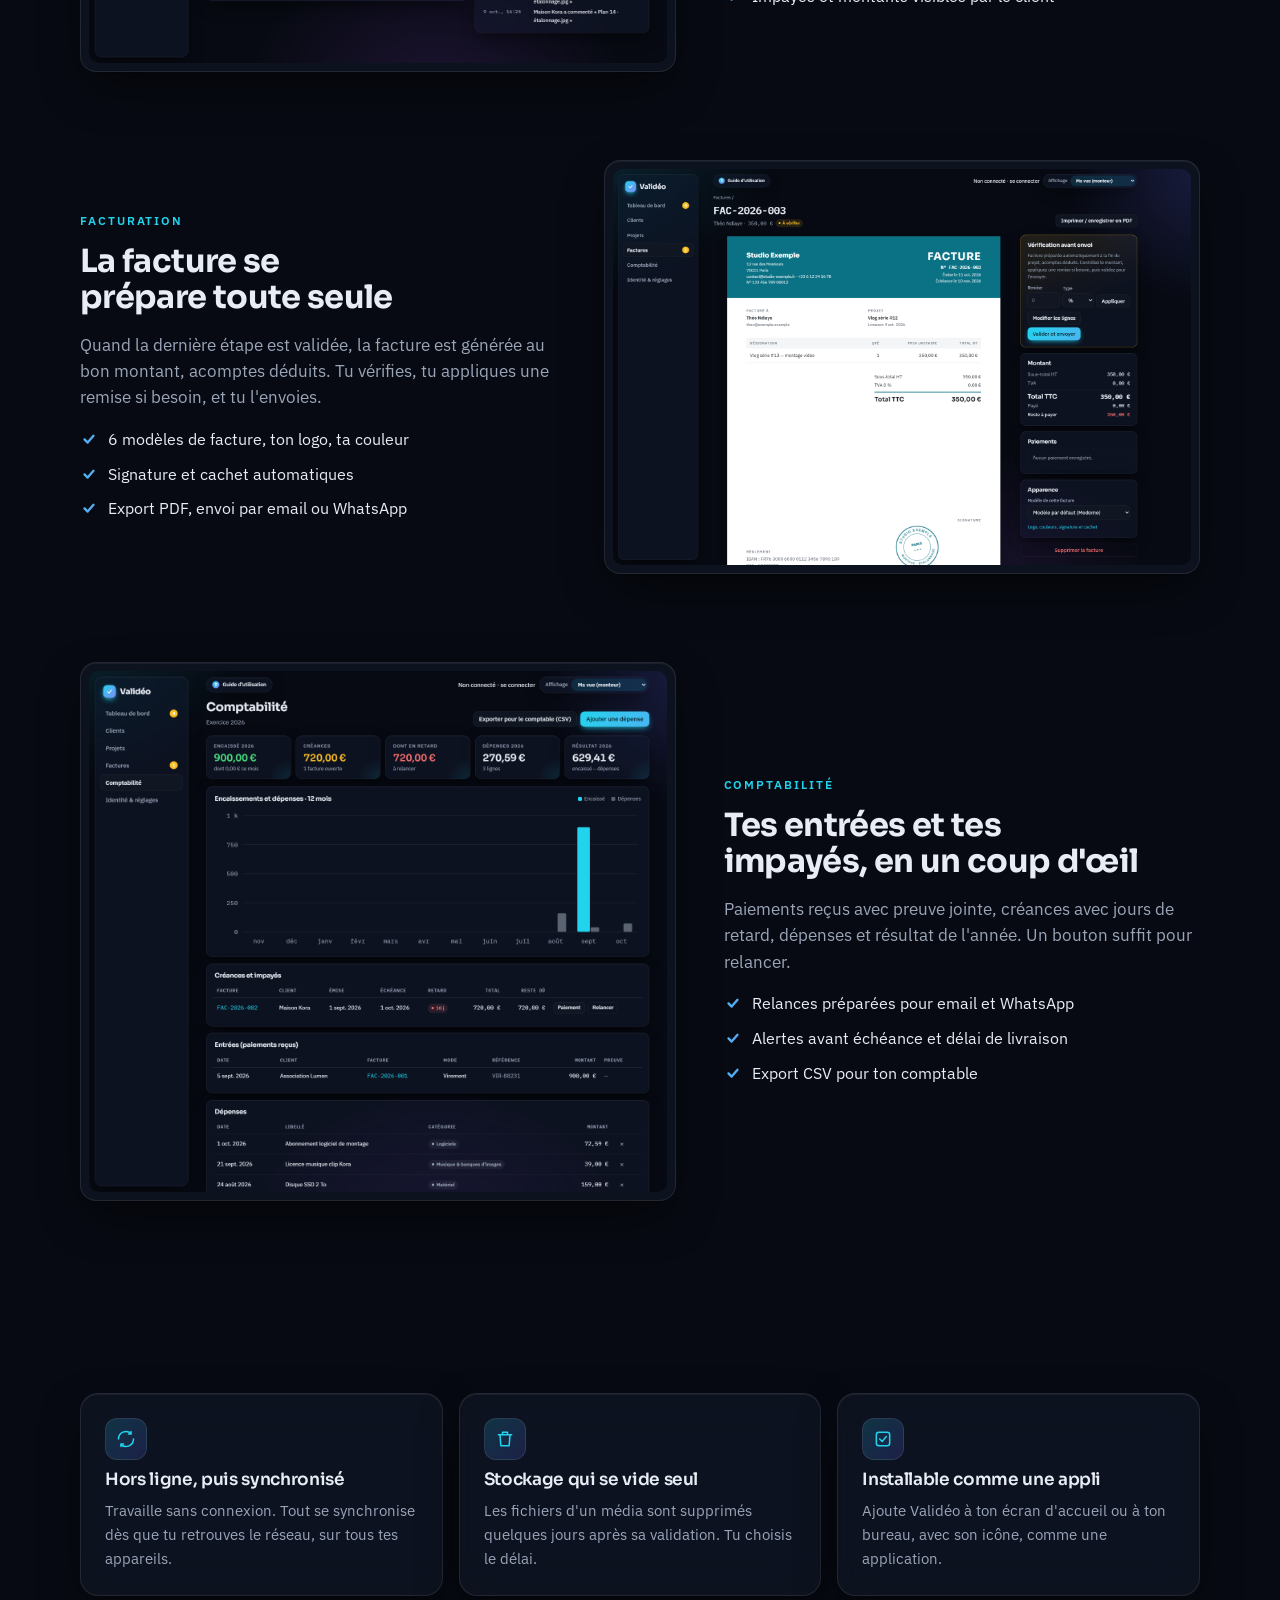
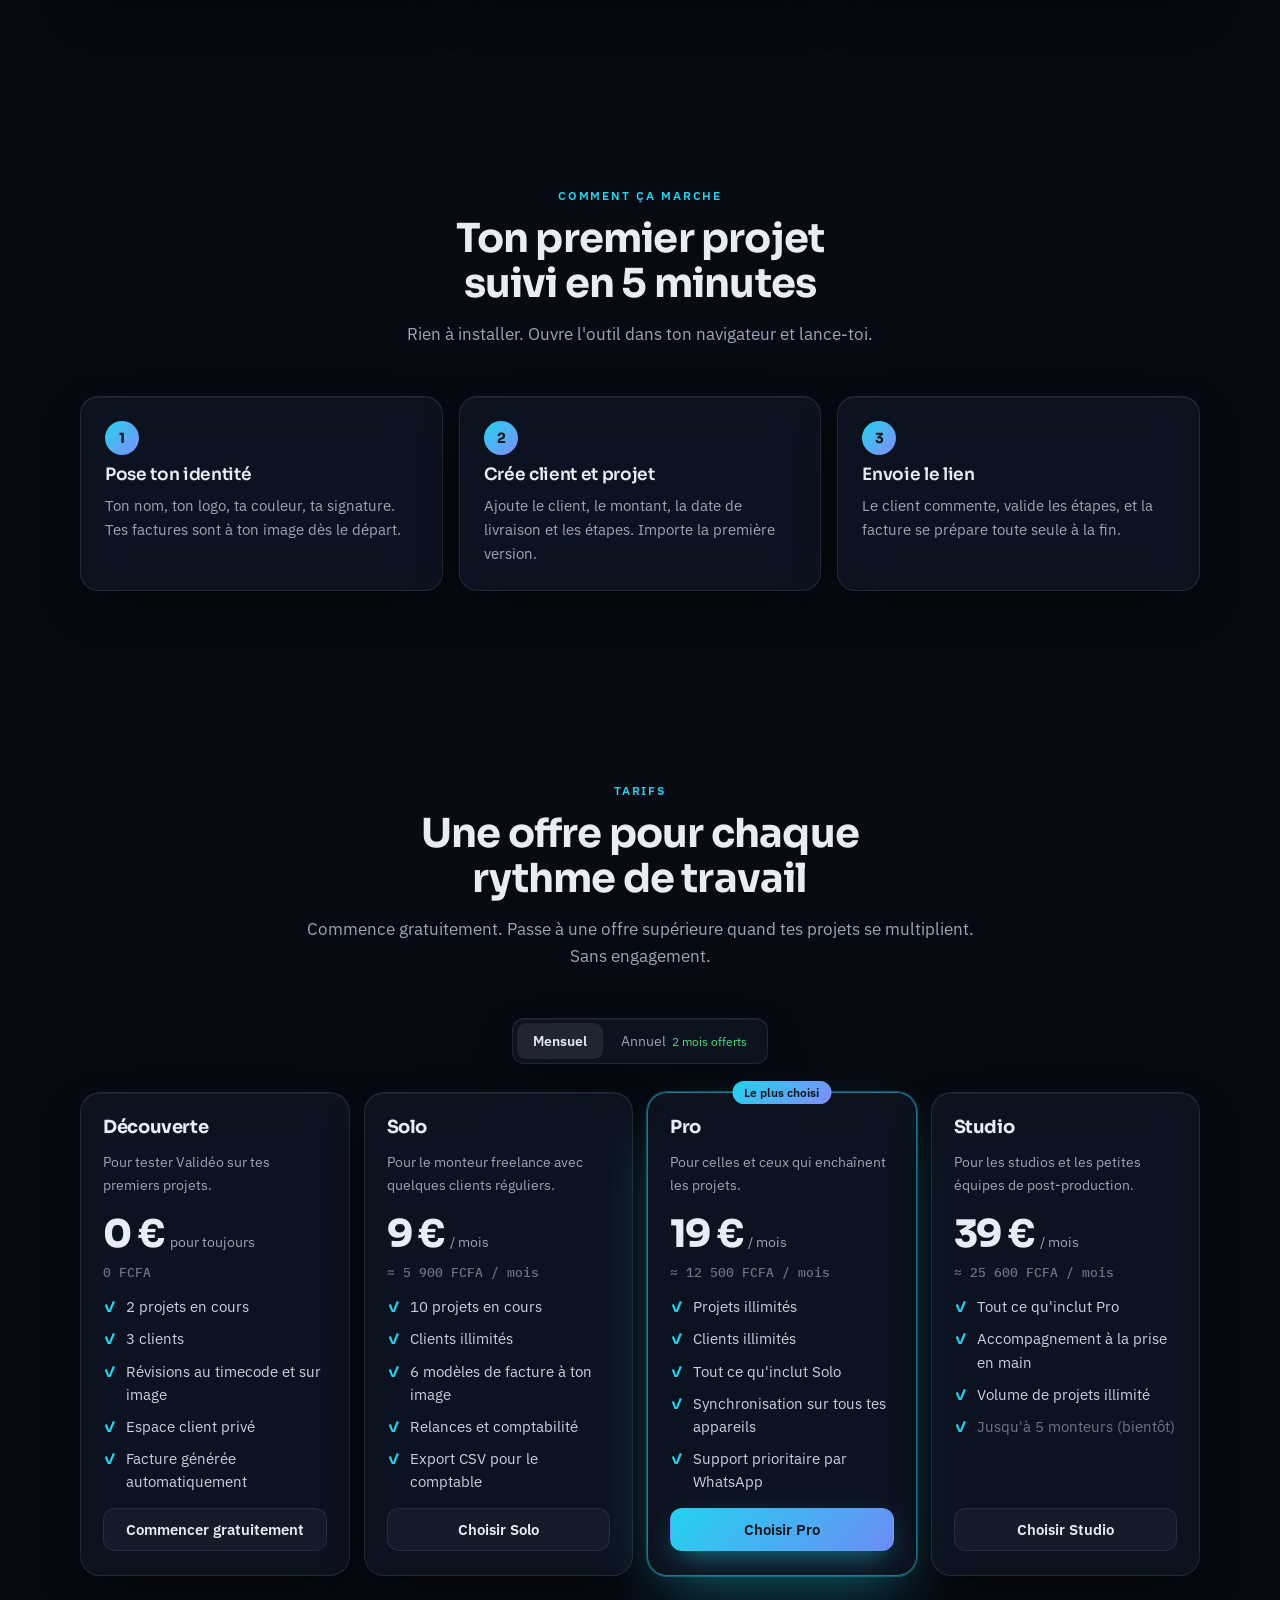
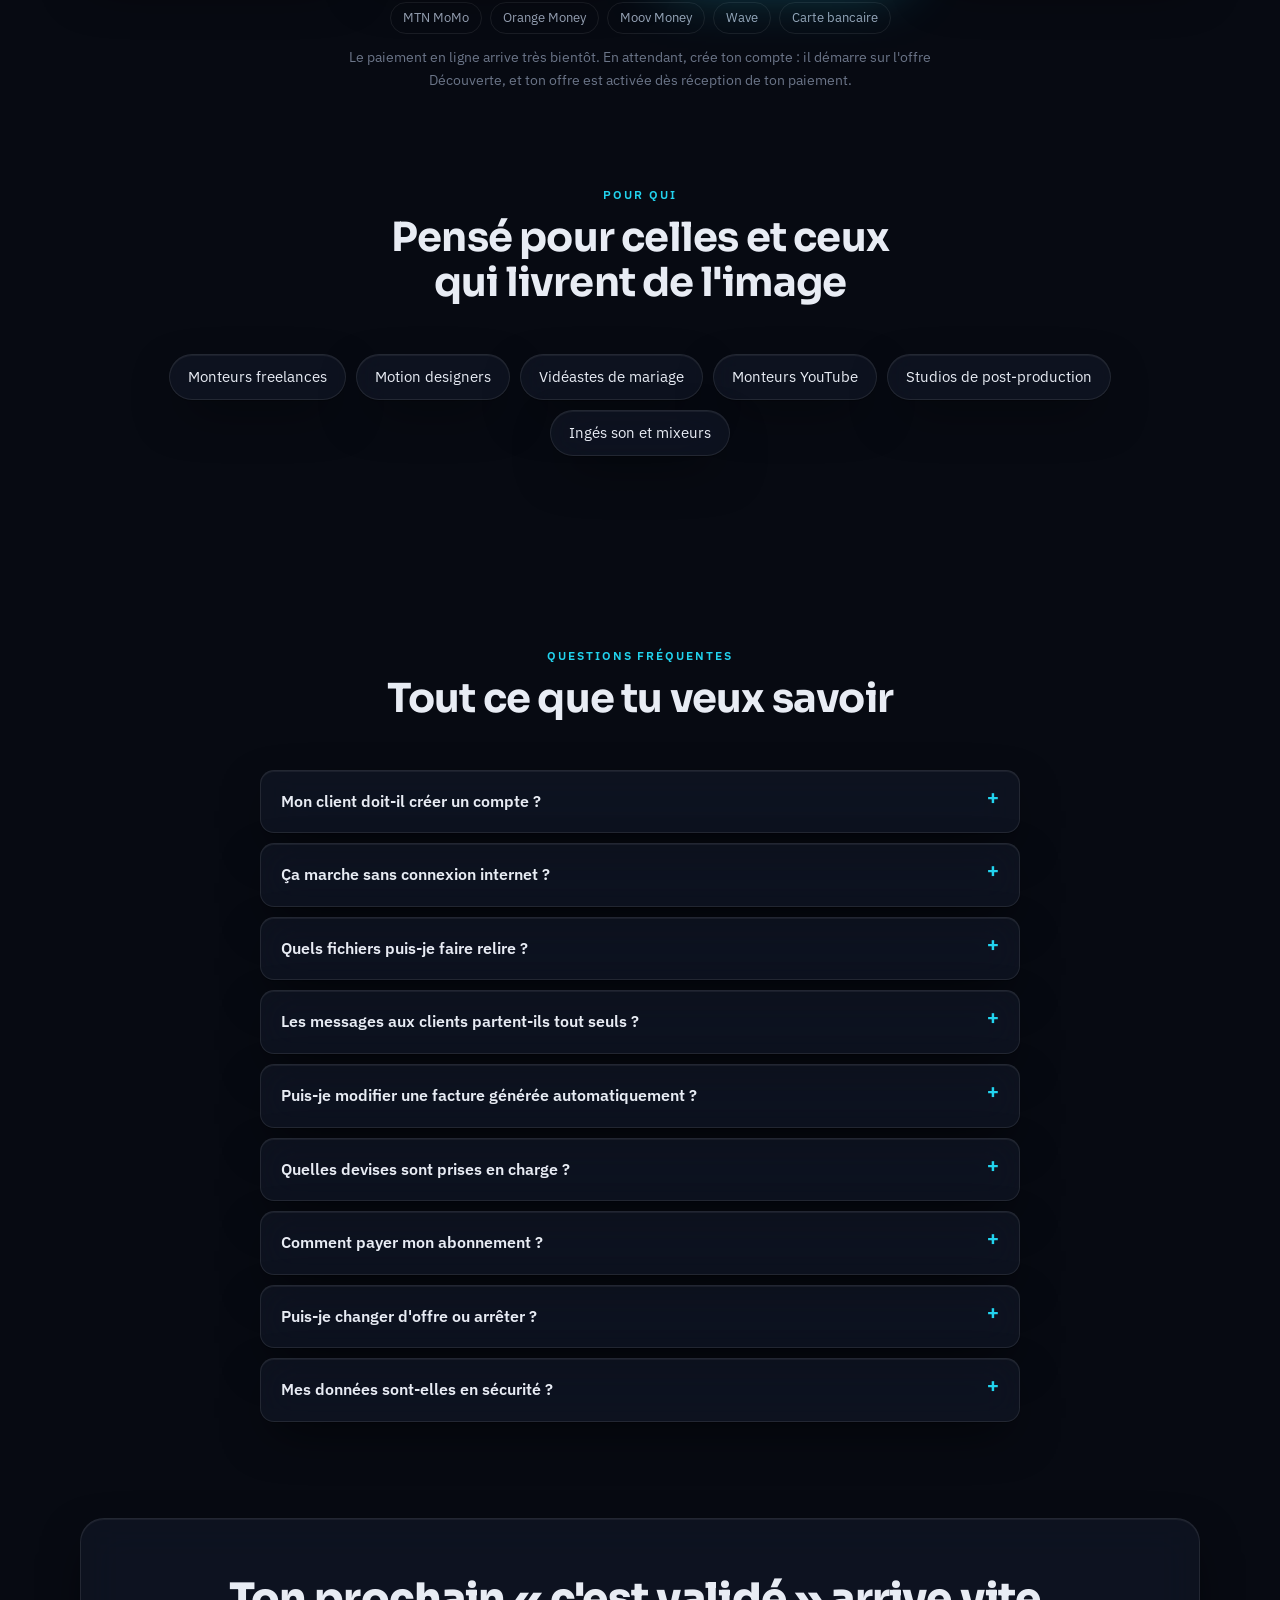
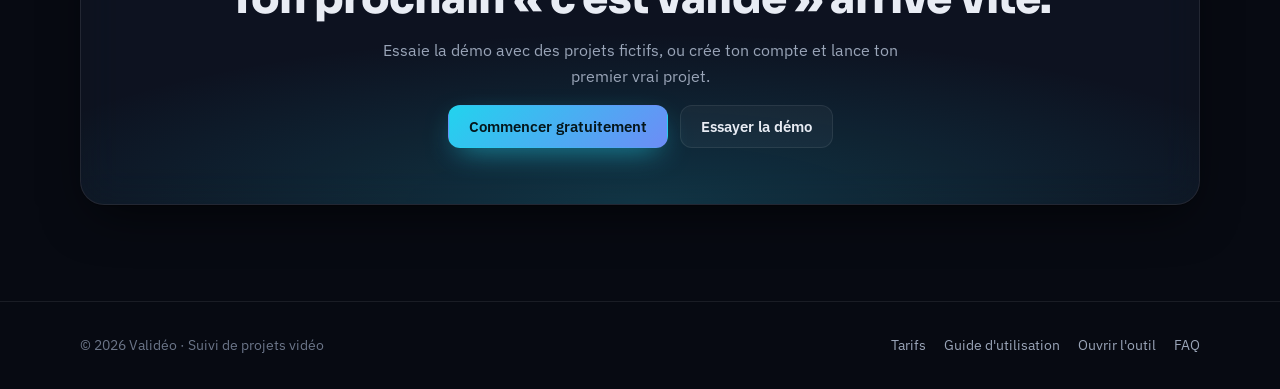
==== commit 59983e41: "Plus de données fictives : démarrage vide, démo séparée, accueil guidé Co-Authored-By: Claude Opus 5" ====
--- a/index.html
+++ b/index.html
@@ -130,7 +130,7 @@
       <span class="badge glass"><i></i>Vidéo · Audio · Image</span>
       <h1>Tes clients valident.<br><span class="grad">Tu factures.</span></h1>
       <p class="lead">L'outil de suivi pour monteurs vidéo. Chaque étape validée des deux côtés, les retours posés au timecode près, et la facture prête dès que le projet est terminé.</p>
-      <div class="ctas"><a class="btn primary" href="app.html">Commencer gratuitement</a><a class="btn" href="guide.html">Voir le guide d'utilisation</a></div>
+      <div class="ctas"><a class="btn primary" href="app.html">Commencer gratuitement</a><a class="btn" href="app.html?demo">Essayer la démo</a><a class="btn" href="guide.html">Guide d'utilisation</a></div>
       <div class="fine"><span>Fonctionne hors ligne</span><span>Lien client sans inscription</span><span>Factures à ton image</span></div>
       <div class="hero-shot">
         <div class="shot glass"><div class="bar"><i></i><i></i><i></i></div><img src="guide/img/hero.png" alt="Tableau de bord de Validéo : projets en cours, factures à encaisser, alertes de retard et retours clients à traiter" width="1600" height="1000"></div>
@@ -258,8 +258,8 @@
     <div class="wrap">
       <div class="final glass">
         <h2>Ton prochain « c'est validé » arrive vite.</h2>
-        <p>Ouvre Validéo, explore les projets d'exemple, puis crée ton premier vrai projet.</p>
-        <div class="row" style="display:flex;gap:12px;flex-wrap:wrap;justify-content:center"><a class="btn primary" href="app.html">Commencer gratuitement</a><a class="btn" href="guide.html">Lire le guide</a></div>
+        <p>Essaie la démo avec des projets fictifs, ou crée ton compte et lance ton premier vrai projet.</p>
+        <div class="row" style="display:flex;gap:12px;flex-wrap:wrap;justify-content:center"><a class="btn primary" href="app.html">Commencer gratuitement</a><a class="btn" href="app.html?demo">Essayer la démo</a></div>
       </div>
     </div>
   </section>
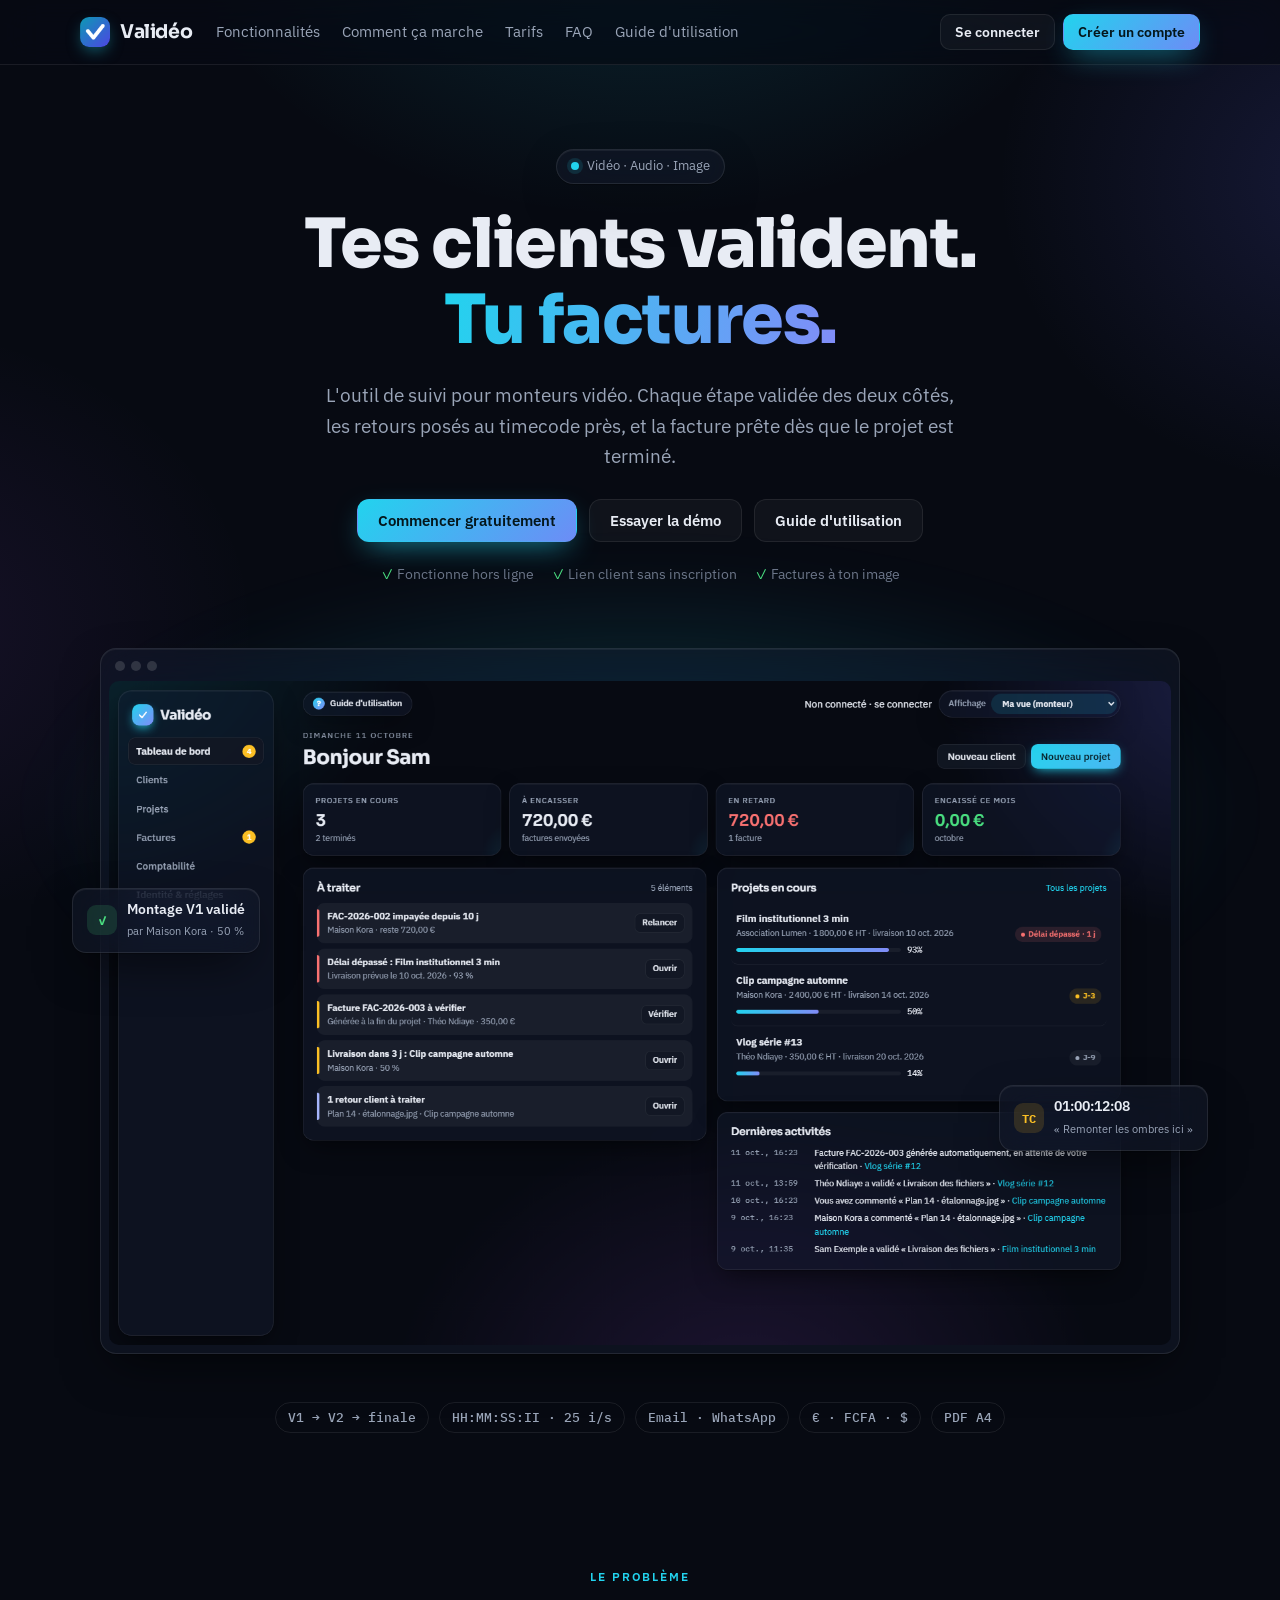
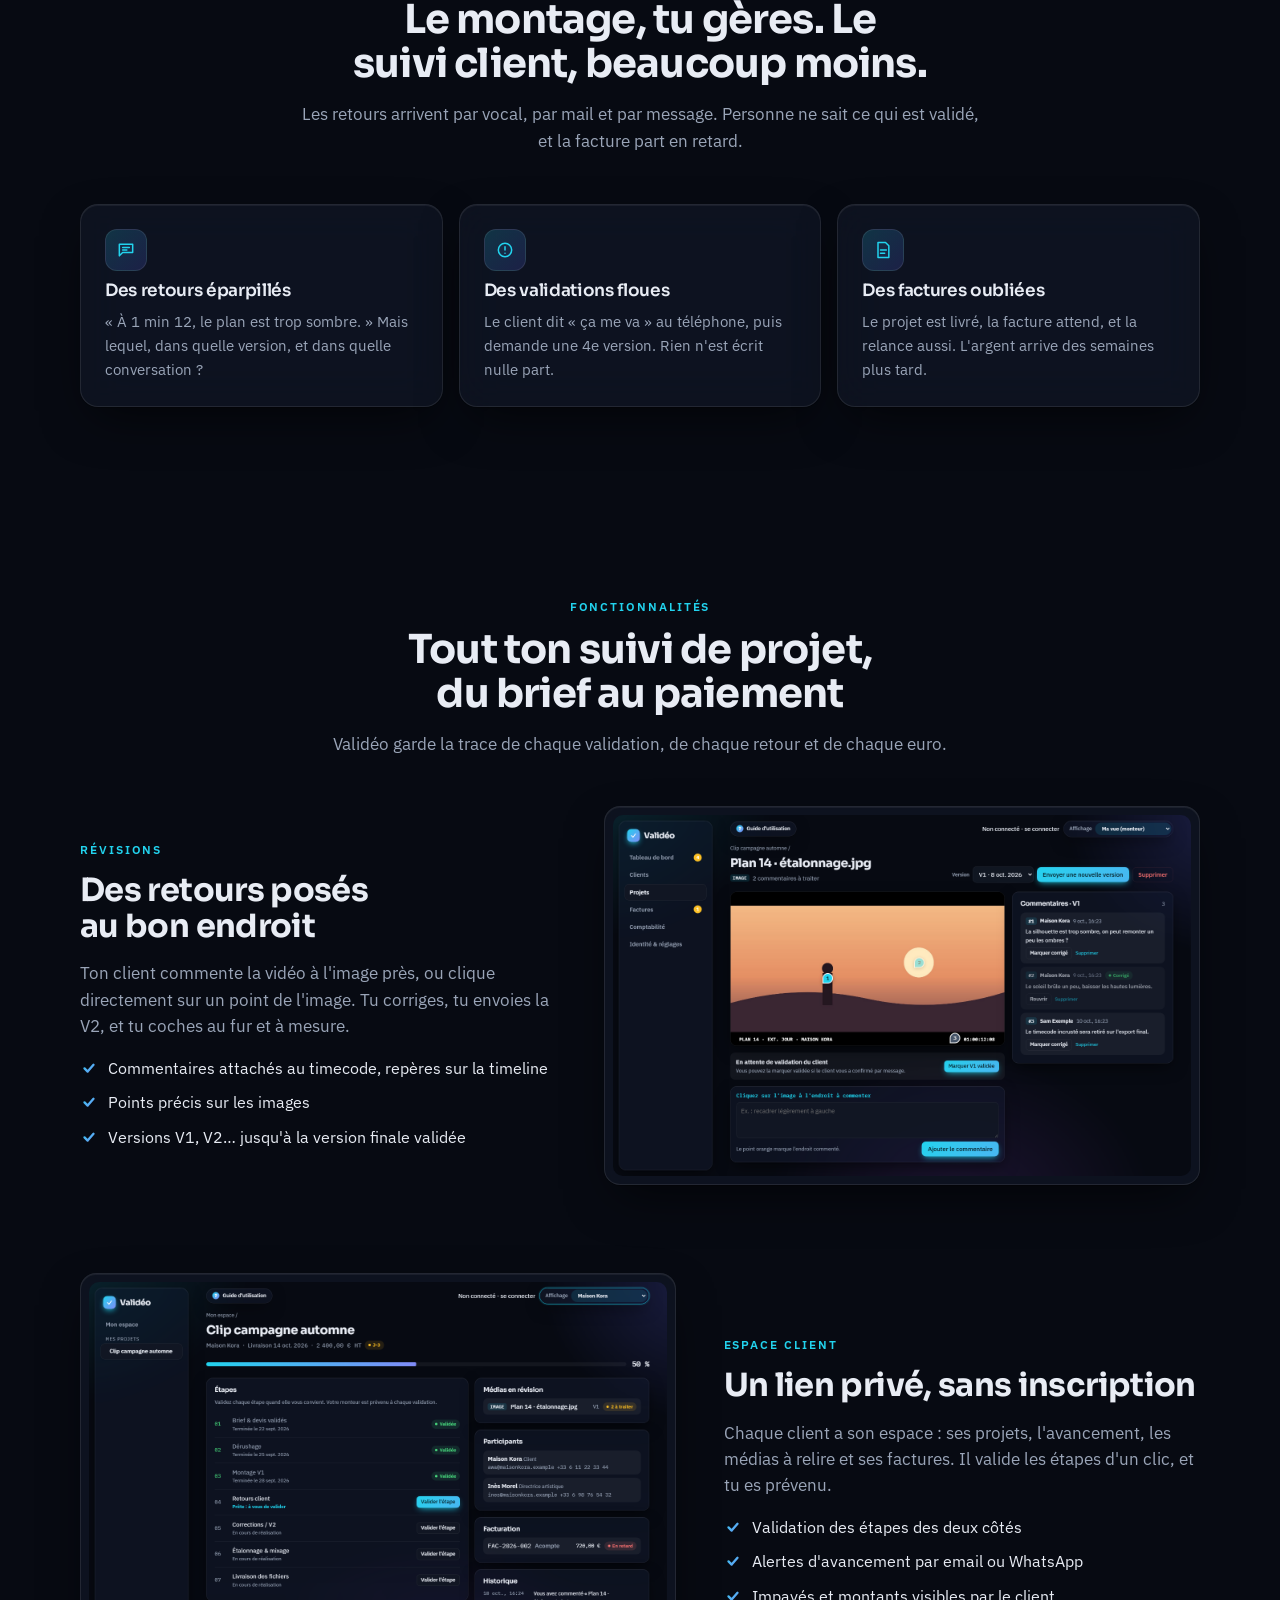
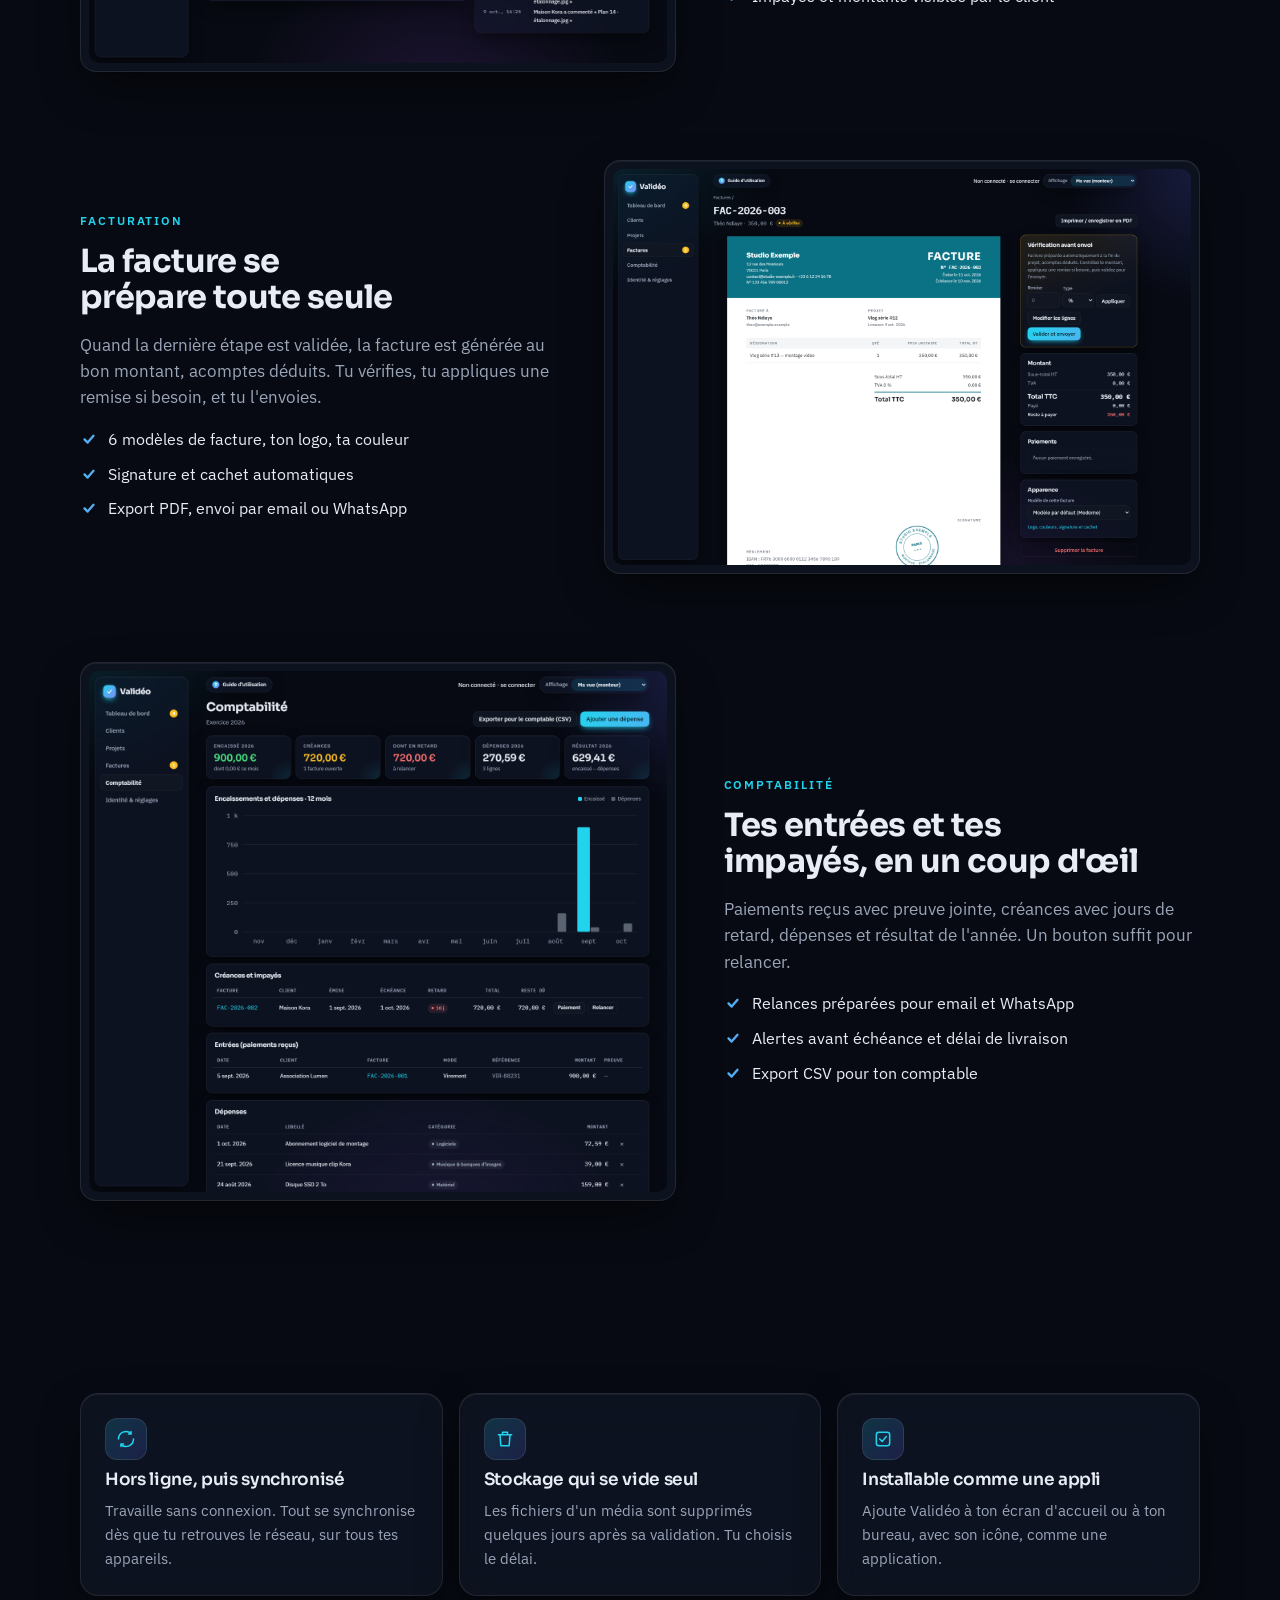
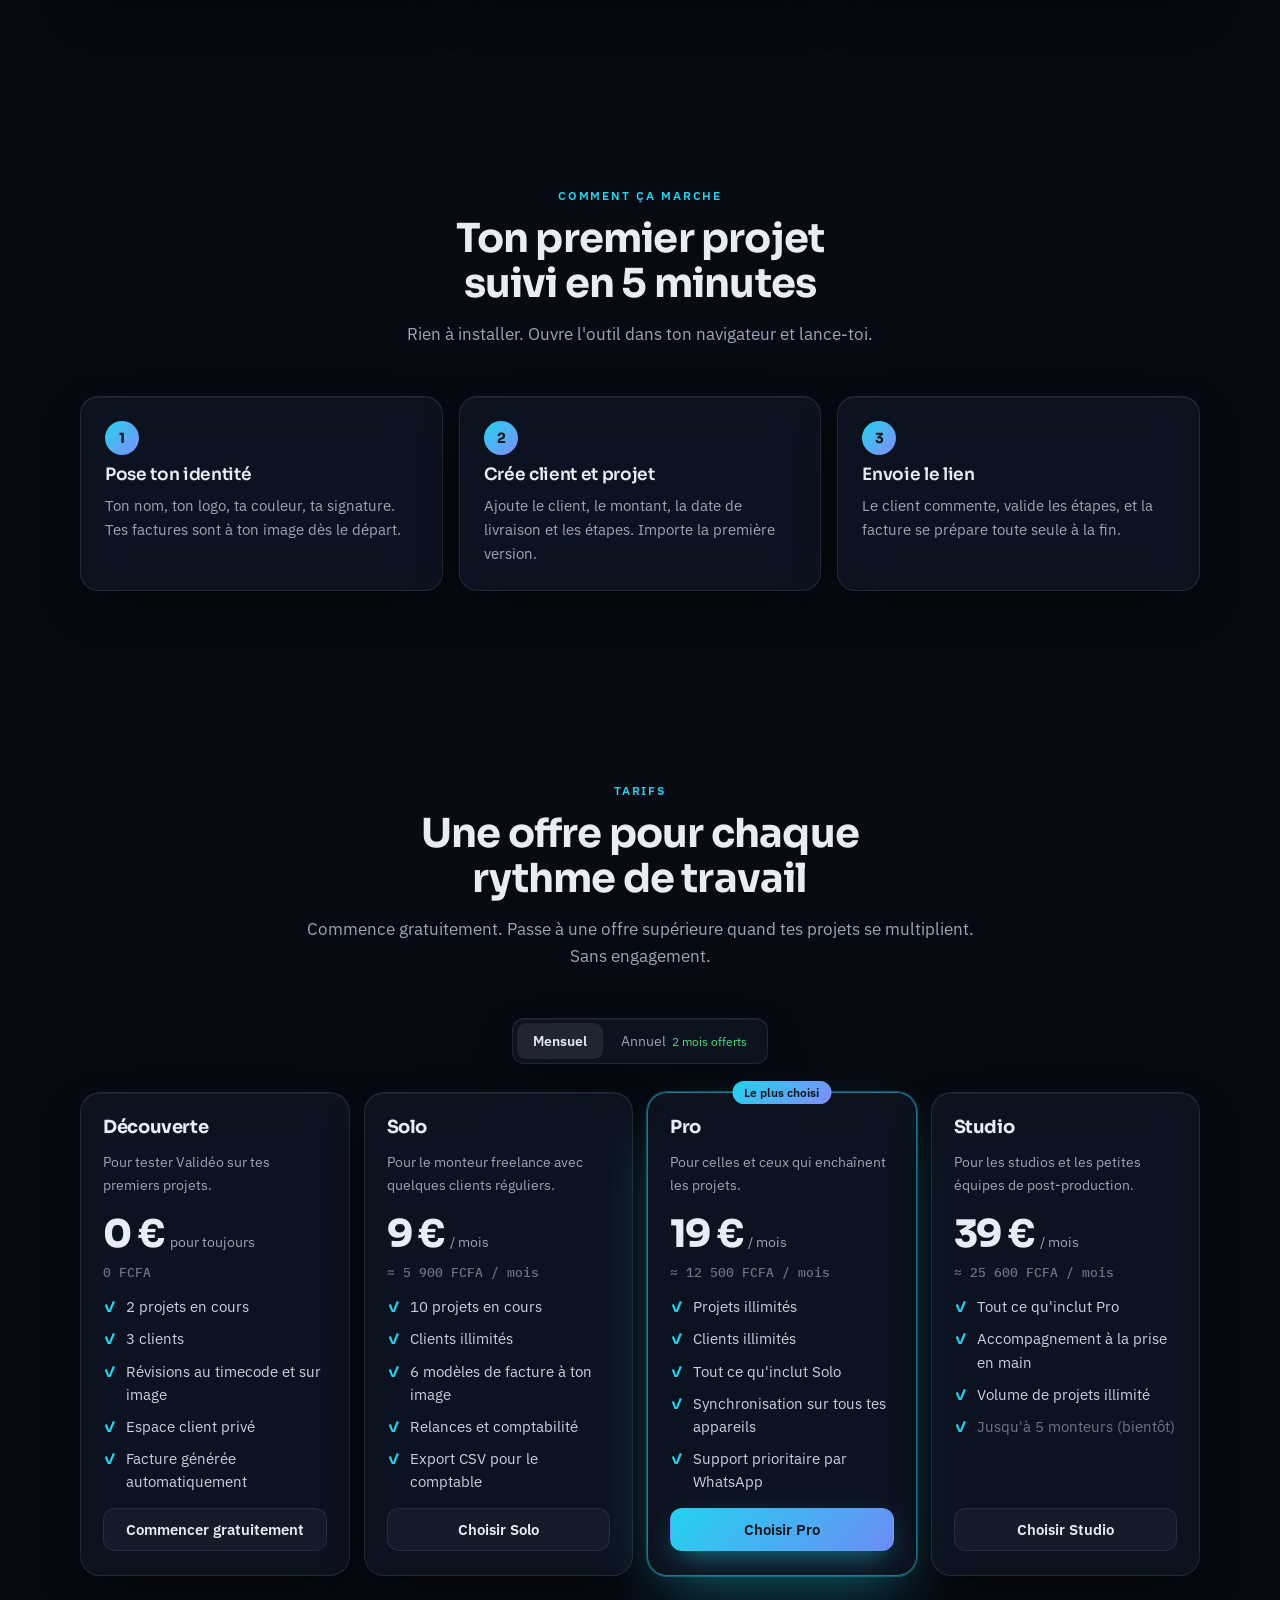
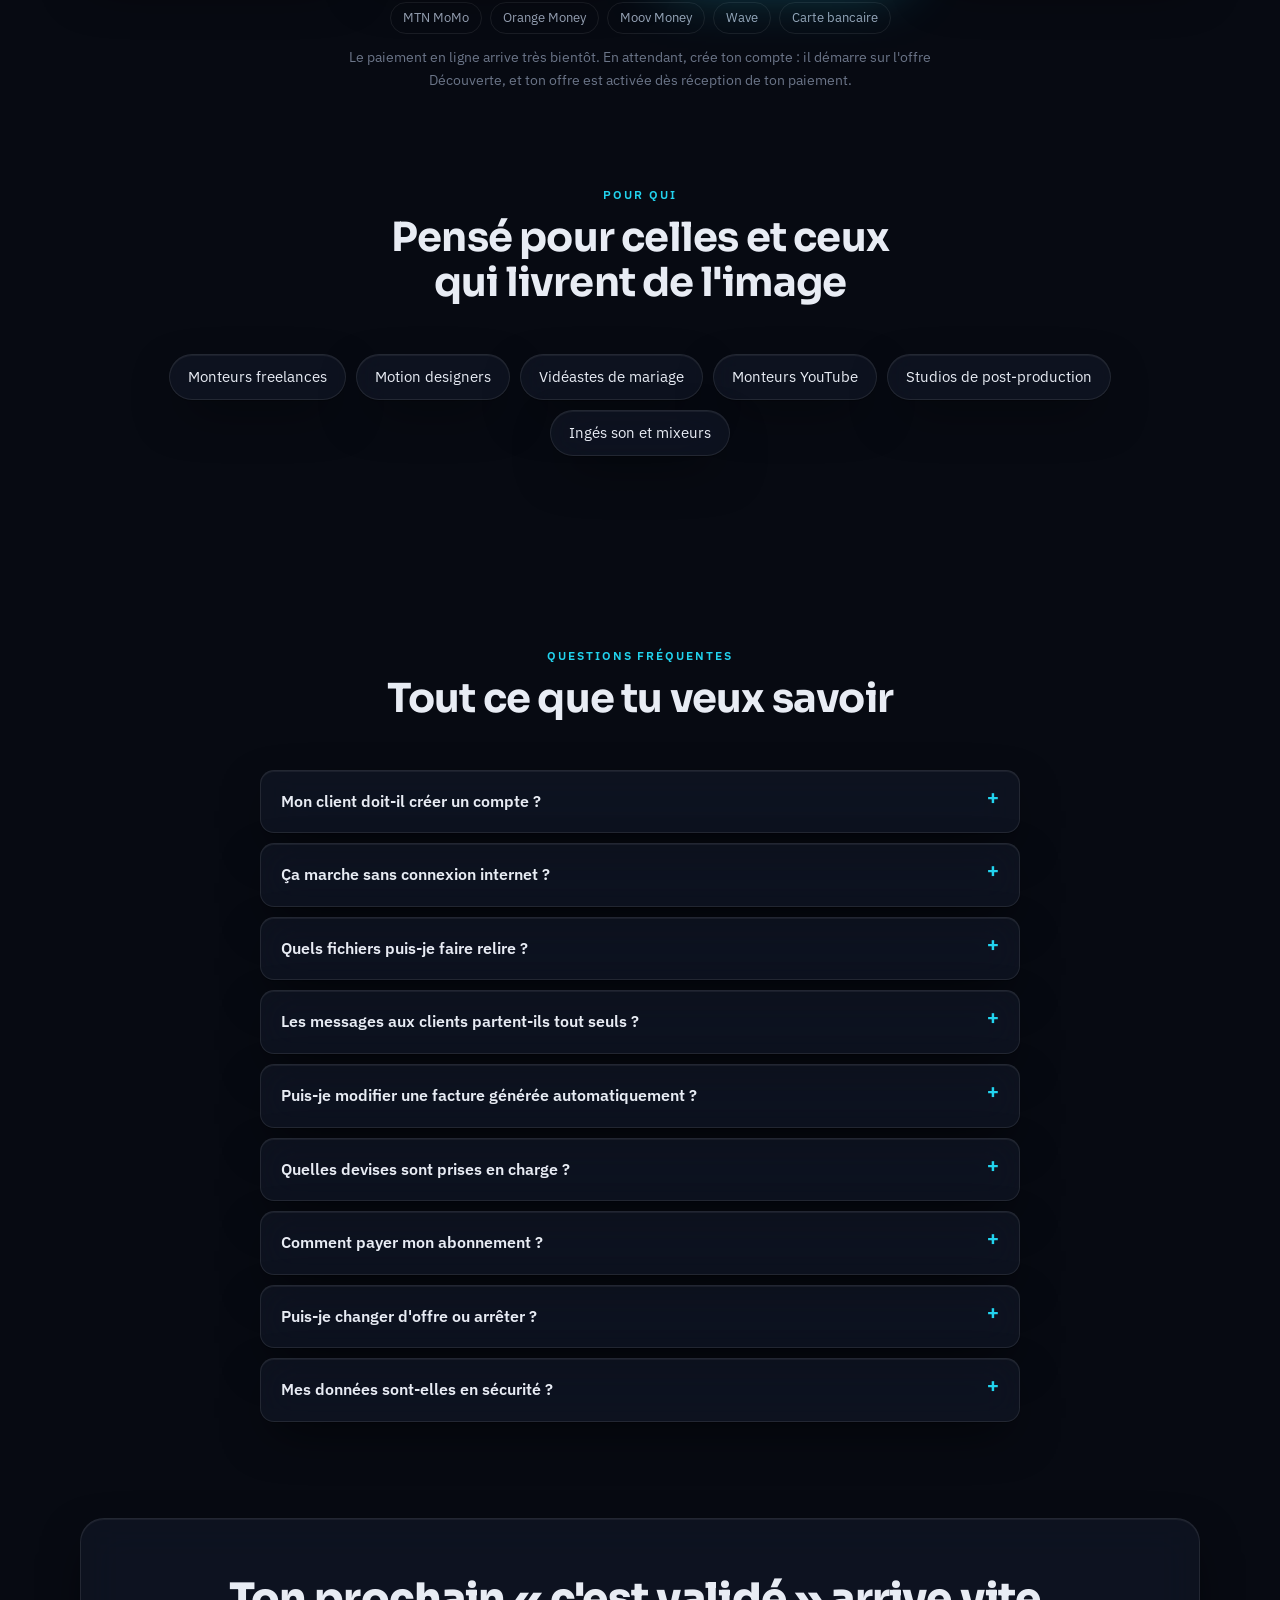
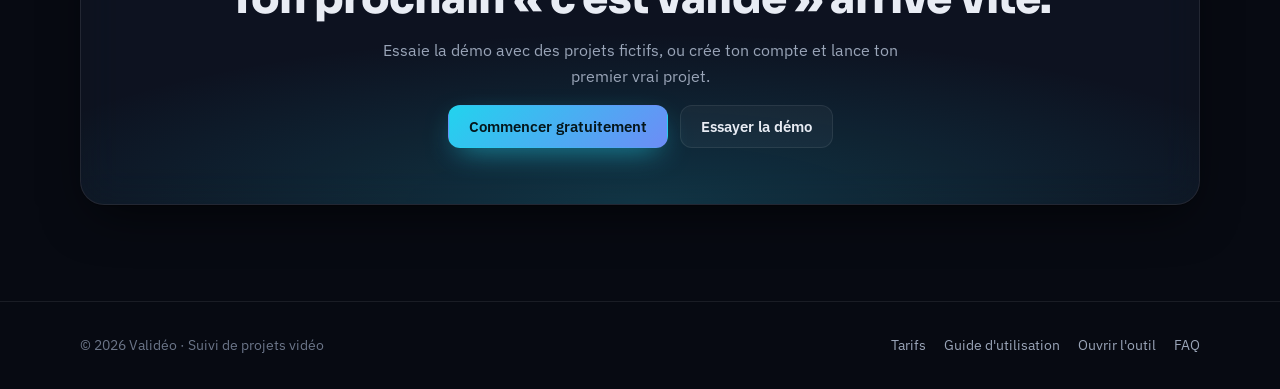
==== commit 0f090cde: "Page de connexion, inscription en 3 étapes, Google, mot de passe oublié Co-Authored-By: Claude Opus " ====
--- a/index.html
+++ b/index.html
@@ -120,7 +120,7 @@
       <a href="#faq">FAQ</a>
       <a href="guide.html">Guide d'utilisation</a>
     </nav>
-    <div class="nav-cta"><a class="btn sm" href="app.html#/settings">Se connecter</a><a class="btn sm primary" href="app.html">Ouvrir Validéo</a></div>
+    <div class="nav-cta"><a class="btn sm" href="app.html">Se connecter</a><a class="btn sm primary" href="app.html#inscription">Créer un compte</a></div>
   </div>
 </header>
 
@@ -130,7 +130,7 @@
       <span class="badge glass"><i></i>Vidéo · Audio · Image</span>
       <h1>Tes clients valident.<br><span class="grad">Tu factures.</span></h1>
       <p class="lead">L'outil de suivi pour monteurs vidéo. Chaque étape validée des deux côtés, les retours posés au timecode près, et la facture prête dès que le projet est terminé.</p>
-      <div class="ctas"><a class="btn primary" href="app.html">Commencer gratuitement</a><a class="btn" href="app.html?demo">Essayer la démo</a><a class="btn" href="guide.html">Guide d'utilisation</a></div>
+      <div class="ctas"><a class="btn primary" href="app.html#inscription">Commencer gratuitement</a><a class="btn" href="app.html?demo">Essayer la démo</a><a class="btn" href="guide.html">Guide d'utilisation</a></div>
       <div class="fine"><span>Fonctionne hors ligne</span><span>Lien client sans inscription</span><span>Factures à ton image</span></div>
       <div class="hero-shot">
         <div class="shot glass"><div class="bar"><i></i><i></i><i></i></div><img src="guide/img/hero.png" alt="Tableau de bord de Validéo : projets en cours, factures à encaisser, alertes de retard et retours clients à traiter" width="1600" height="1000"></div>
@@ -211,19 +211,19 @@
         <div class="plan glass"><h3>Découverte</h3><p class="for">Pour tester Validéo sur tes premiers projets.</p>
           <div class="price"><b>0 €</b><span>pour toujours</span></div><div class="fcfa">0 FCFA</div>
           <ul><li>2 projets en cours</li><li>3 clients</li><li>Révisions au timecode et sur image</li><li>Espace client privé</li><li>Facture générée automatiquement</li></ul>
-          <a class="btn" href="app.html#/settings">Commencer gratuitement</a></div>
+          <a class="btn" href="app.html#inscription">Commencer gratuitement</a></div>
         <div class="plan glass"><h3>Solo</h3><p class="for">Pour le monteur freelance avec quelques clients réguliers.</p>
           <div class="price"><b data-m="9 €" data-y="90 €">9 €</b><span data-m="/ mois" data-y="/ an">/ mois</span></div><div class="fcfa" data-m="≈ 5 900 FCFA / mois" data-y="≈ 59 000 FCFA / an">≈ 5 900 FCFA / mois</div>
           <ul><li>10 projets en cours</li><li>Clients illimités</li><li>6 modèles de facture à ton image</li><li>Relances et comptabilité</li><li>Export CSV pour le comptable</li></ul>
-          <a class="btn" href="app.html#/settings">Choisir Solo</a></div>
+          <a class="btn" href="app.html#inscription">Choisir Solo</a></div>
         <div class="plan glass hot"><span class="tag">Le plus choisi</span><h3>Pro</h3><p class="for">Pour celles et ceux qui enchaînent les projets.</p>
           <div class="price"><b data-m="19 €" data-y="190 €">19 €</b><span data-m="/ mois" data-y="/ an">/ mois</span></div><div class="fcfa" data-m="≈ 12 500 FCFA / mois" data-y="≈ 124 600 FCFA / an">≈ 12 500 FCFA / mois</div>
           <ul><li>Projets illimités</li><li>Clients illimités</li><li>Tout ce qu'inclut Solo</li><li>Synchronisation sur tous tes appareils</li><li>Support prioritaire par WhatsApp</li></ul>
-          <a class="btn primary" href="app.html#/settings">Choisir Pro</a></div>
+          <a class="btn primary" href="app.html#inscription">Choisir Pro</a></div>
         <div class="plan glass"><h3>Studio</h3><p class="for">Pour les studios et les petites équipes de post-production.</p>
           <div class="price"><b data-m="39 €" data-y="390 €">39 €</b><span data-m="/ mois" data-y="/ an">/ mois</span></div><div class="fcfa" data-m="≈ 25 600 FCFA / mois" data-y="≈ 255 800 FCFA / an">≈ 25 600 FCFA / mois</div>
           <ul><li>Tout ce qu'inclut Pro</li><li>Accompagnement à la prise en main</li><li>Volume de projets illimité</li><li class="soon">Jusqu'à 5 monteurs (bientôt)</li></ul>
-          <a class="btn" href="app.html#/settings">Choisir Studio</a></div>
+          <a class="btn" href="app.html#inscription">Choisir Studio</a></div>
       </div>
       <div class="paynote"><div class="chips"><span>MTN MoMo</span><span>Orange Money</span><span>Moov Money</span><span>Wave</span><span>Carte bancaire</span></div>
         <p>Le paiement en ligne arrive très bientôt. En attendant, crée ton compte : il démarre sur l'offre Découverte, et ton offre est activée dès réception de ton paiement.</p></div>
@@ -259,7 +259,7 @@
       <div class="final glass">
         <h2>Ton prochain « c'est validé » arrive vite.</h2>
         <p>Essaie la démo avec des projets fictifs, ou crée ton compte et lance ton premier vrai projet.</p>
-        <div class="row" style="display:flex;gap:12px;flex-wrap:wrap;justify-content:center"><a class="btn primary" href="app.html">Commencer gratuitement</a><a class="btn" href="app.html?demo">Essayer la démo</a></div>
+        <div class="row" style="display:flex;gap:12px;flex-wrap:wrap;justify-content:center"><a class="btn primary" href="app.html#inscription">Commencer gratuitement</a><a class="btn" href="app.html?demo">Essayer la démo</a></div>
       </div>
     </div>
   </section>
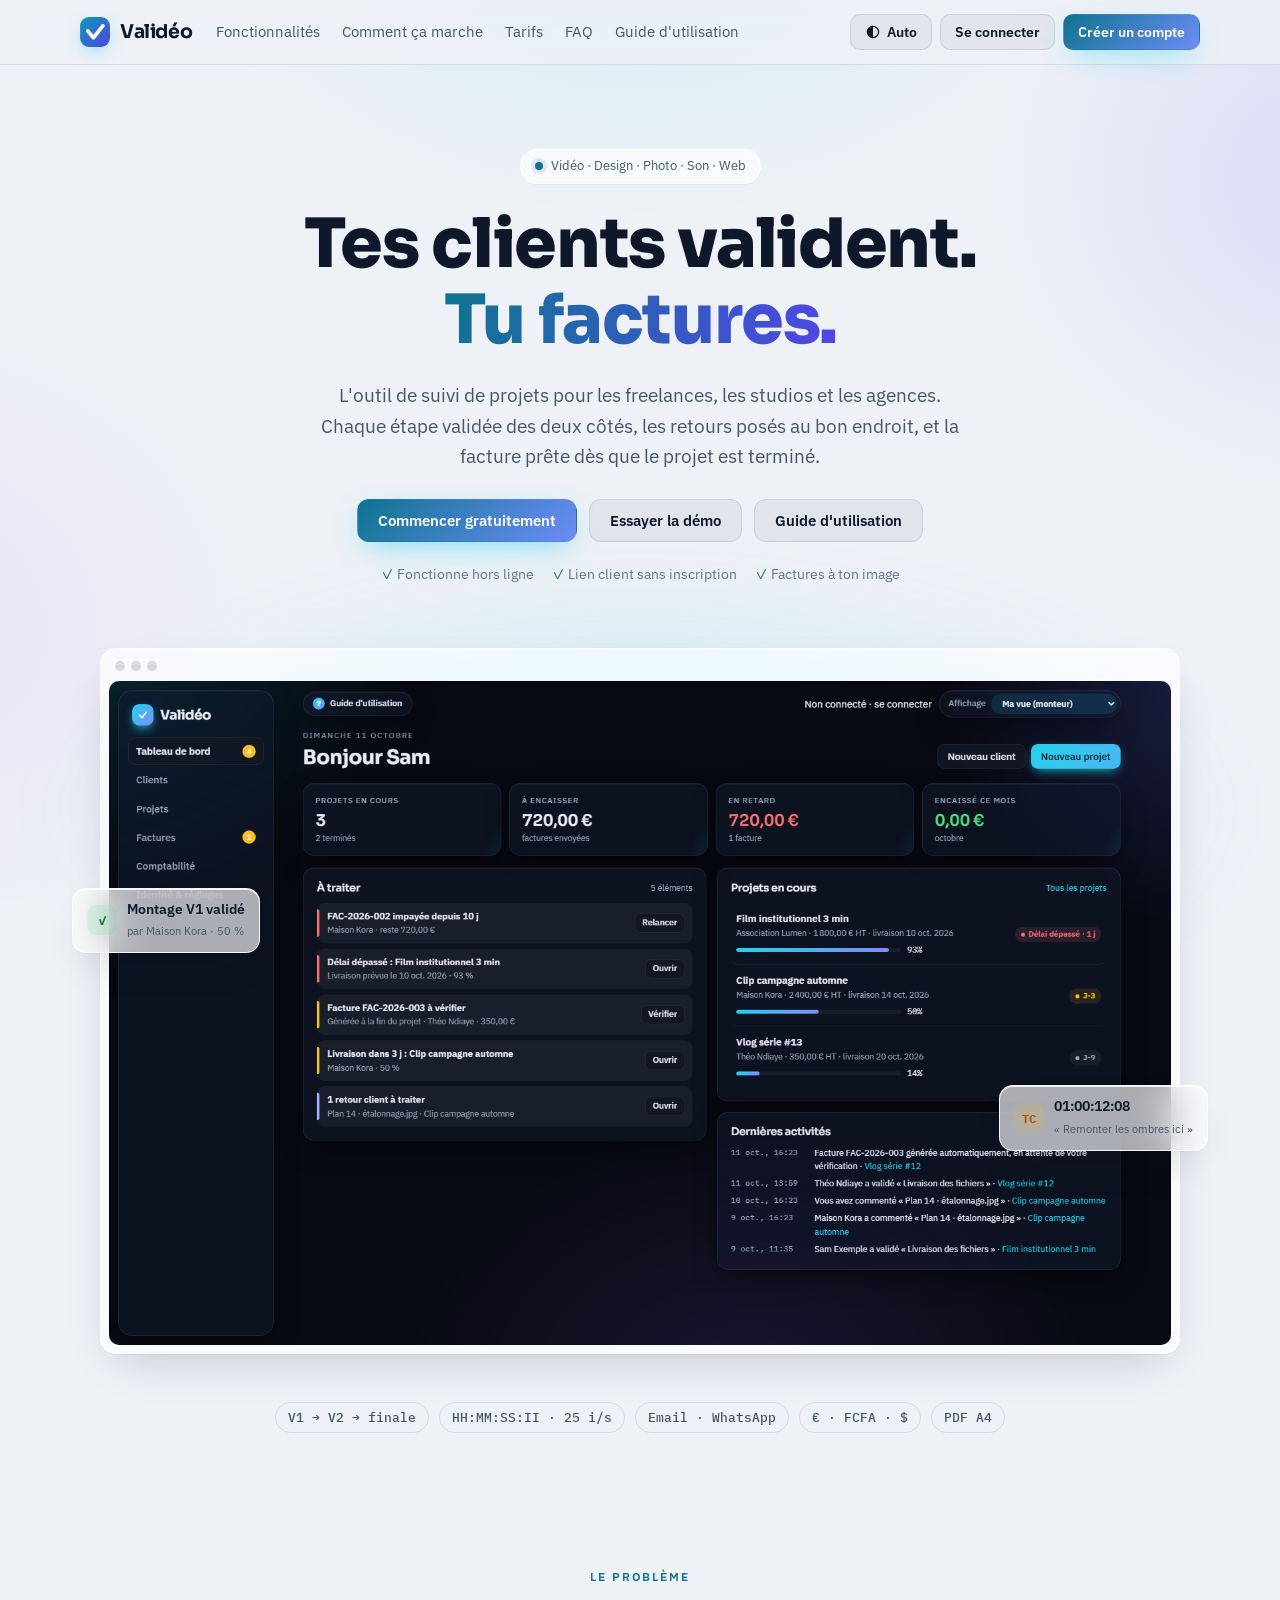
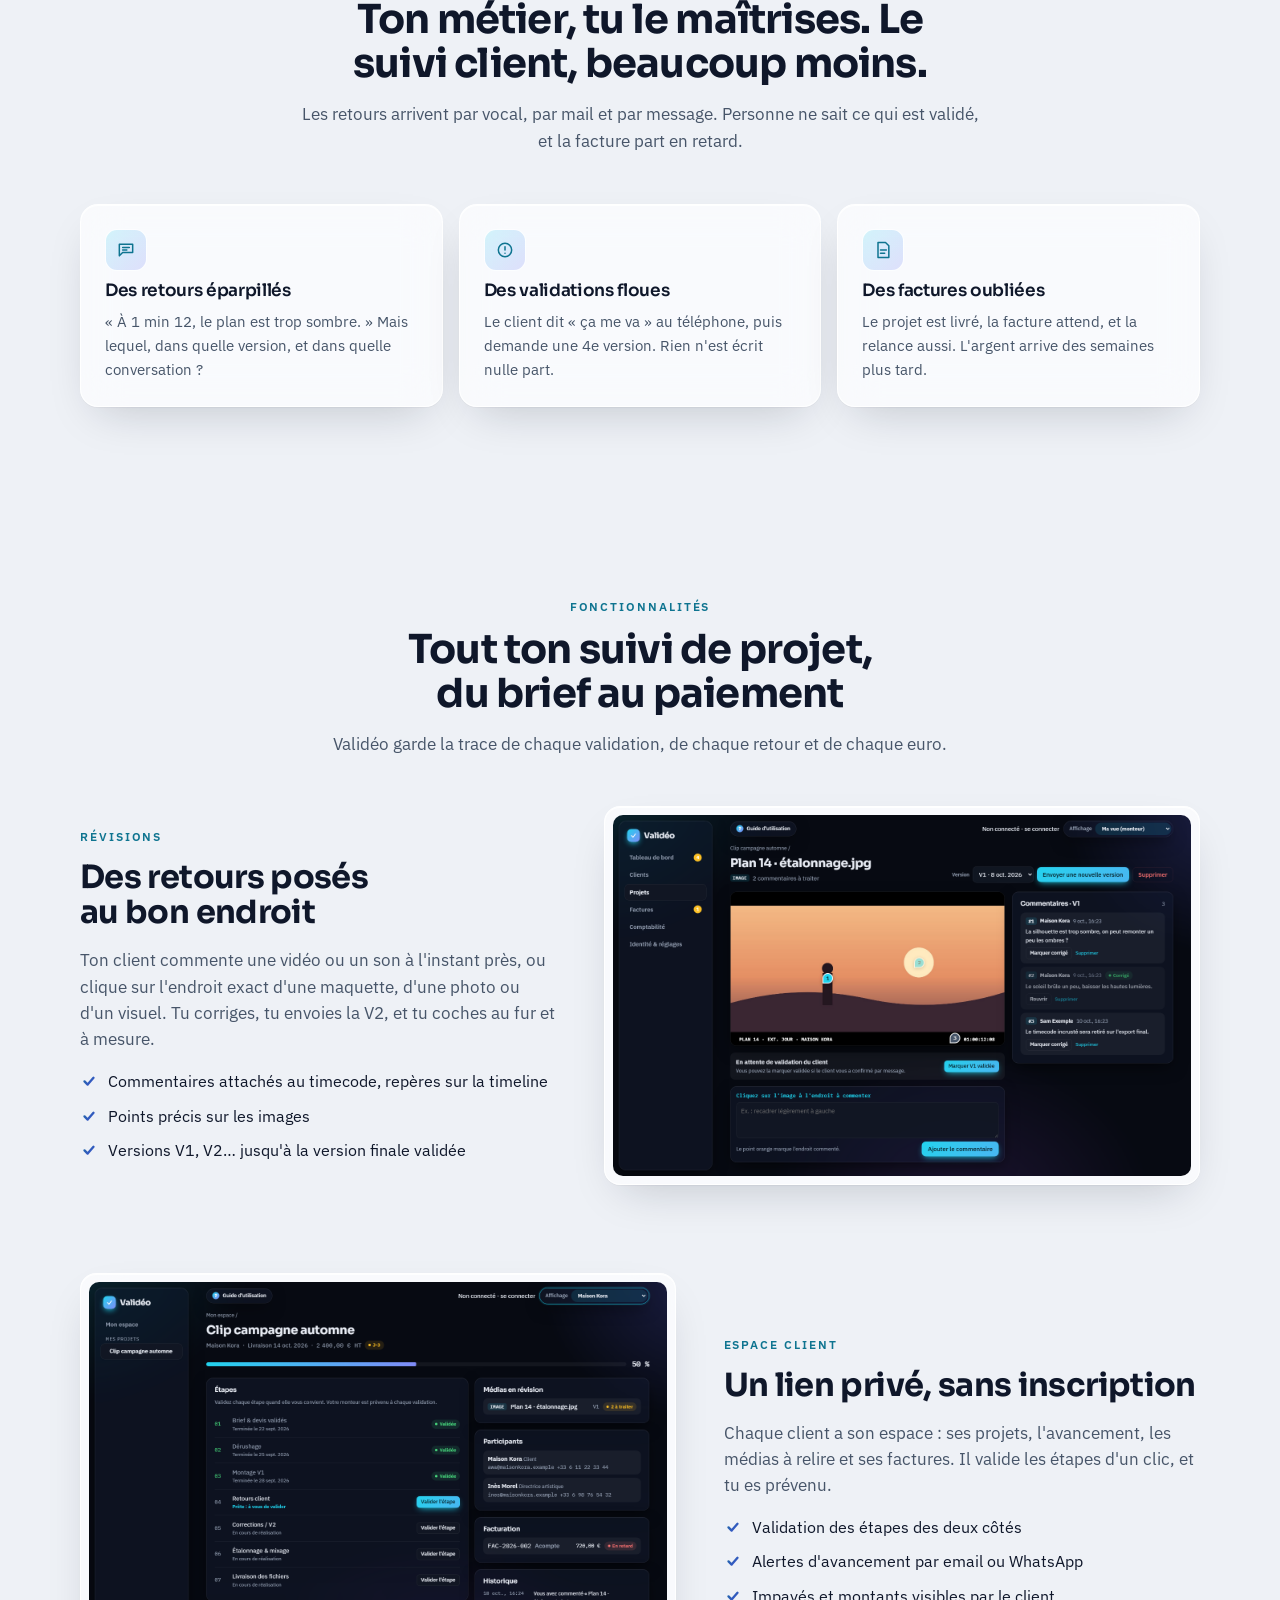
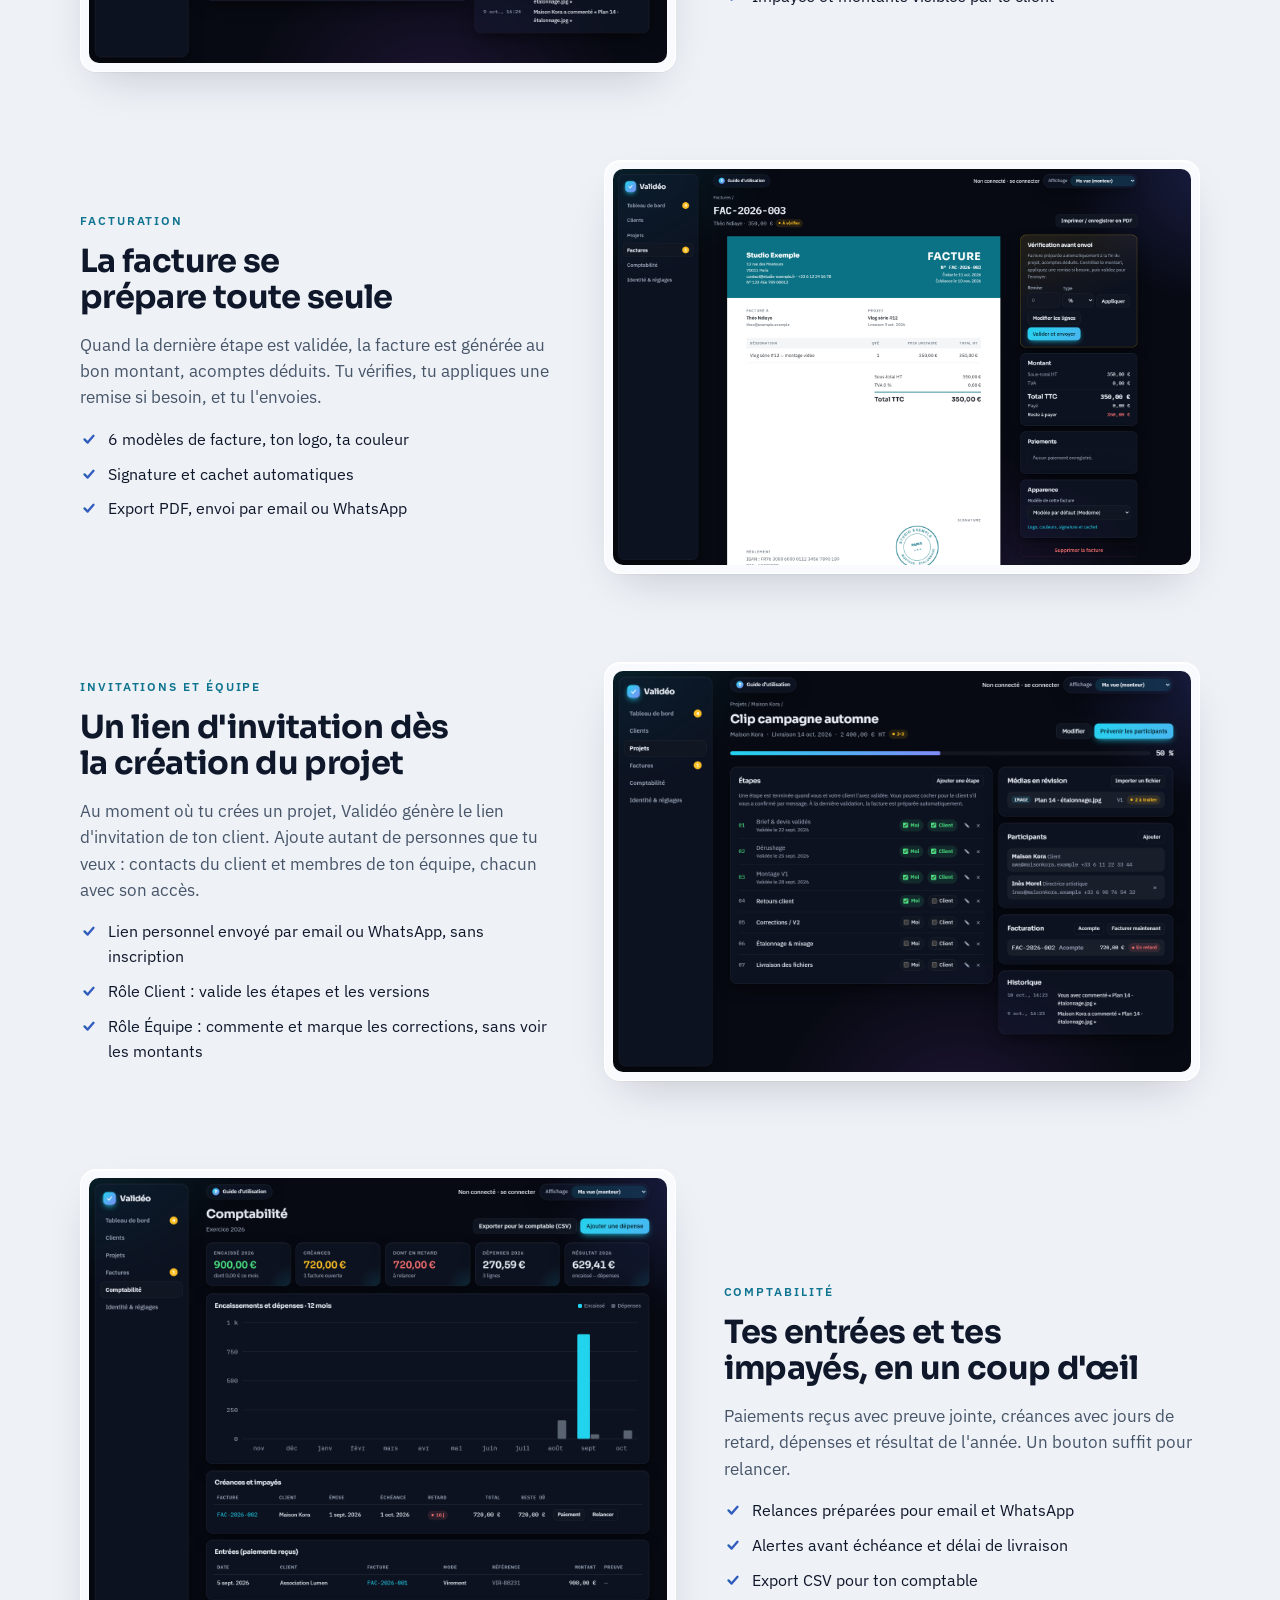
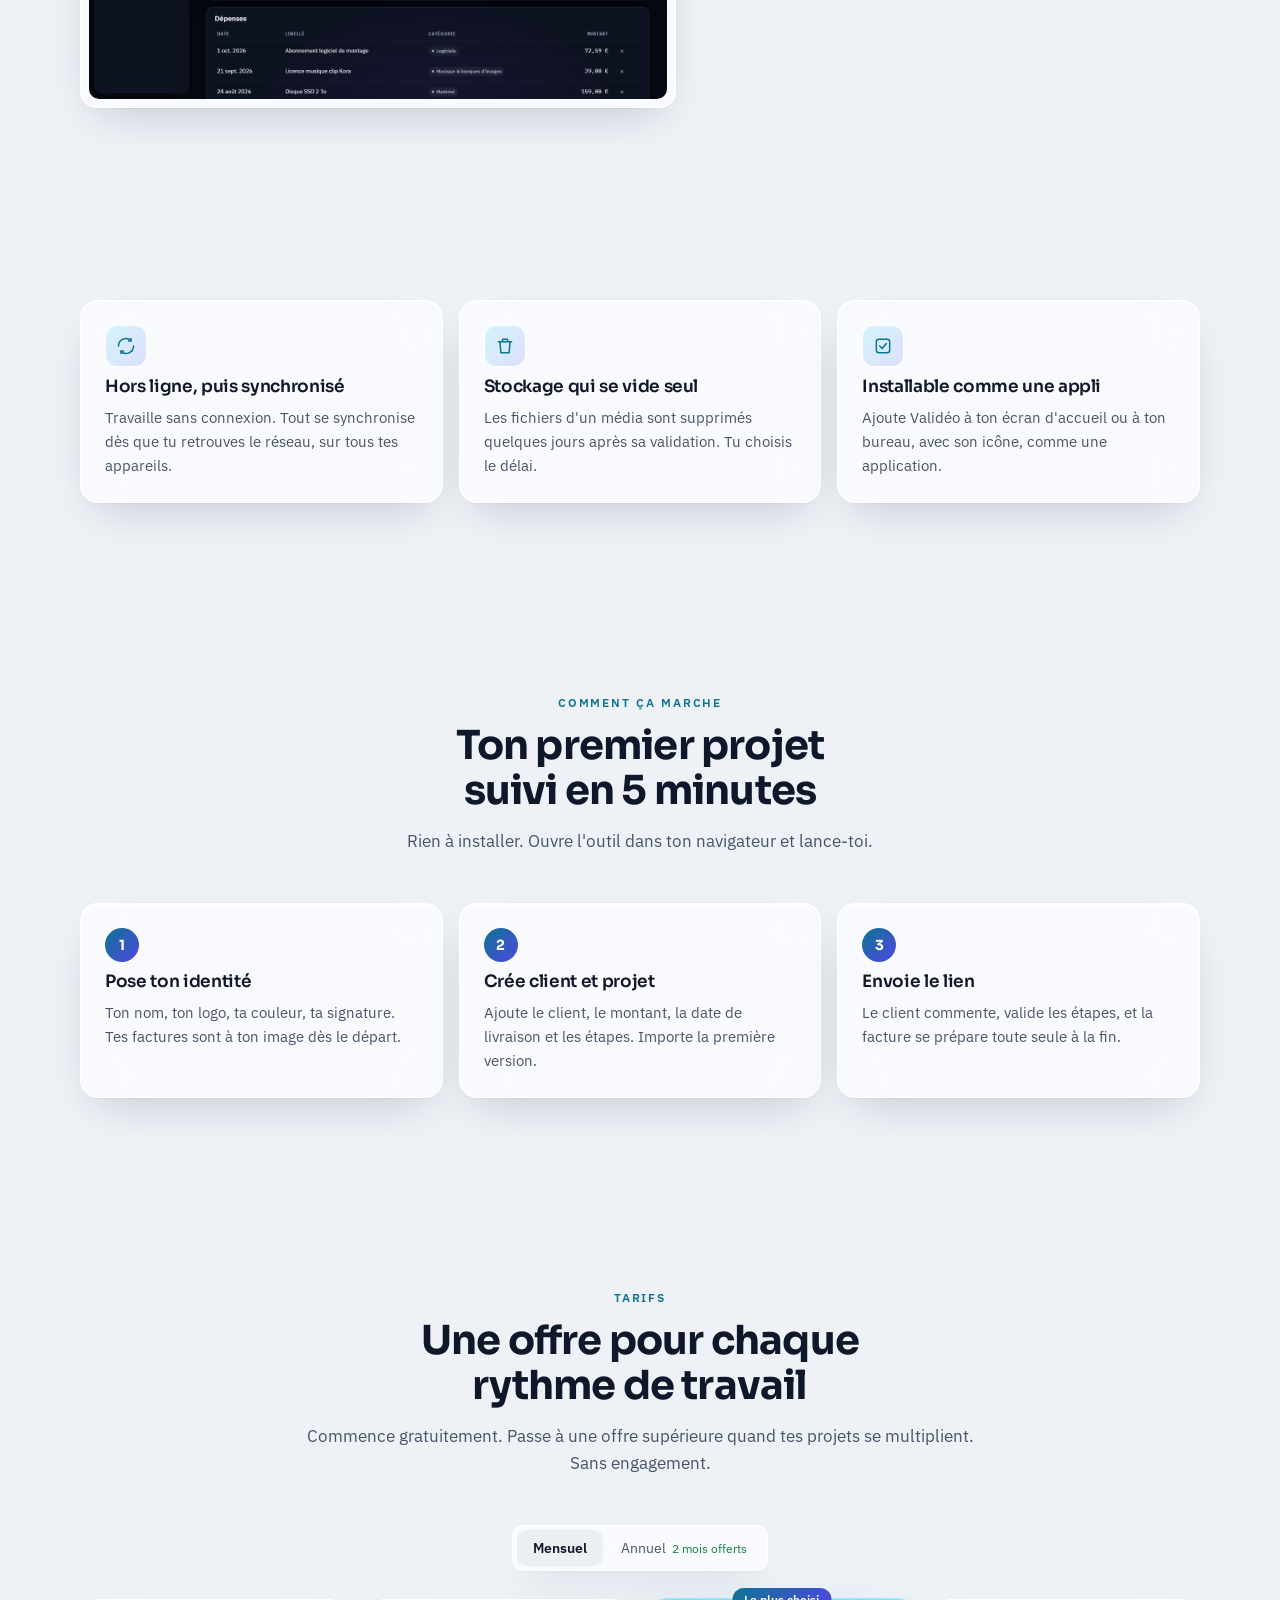
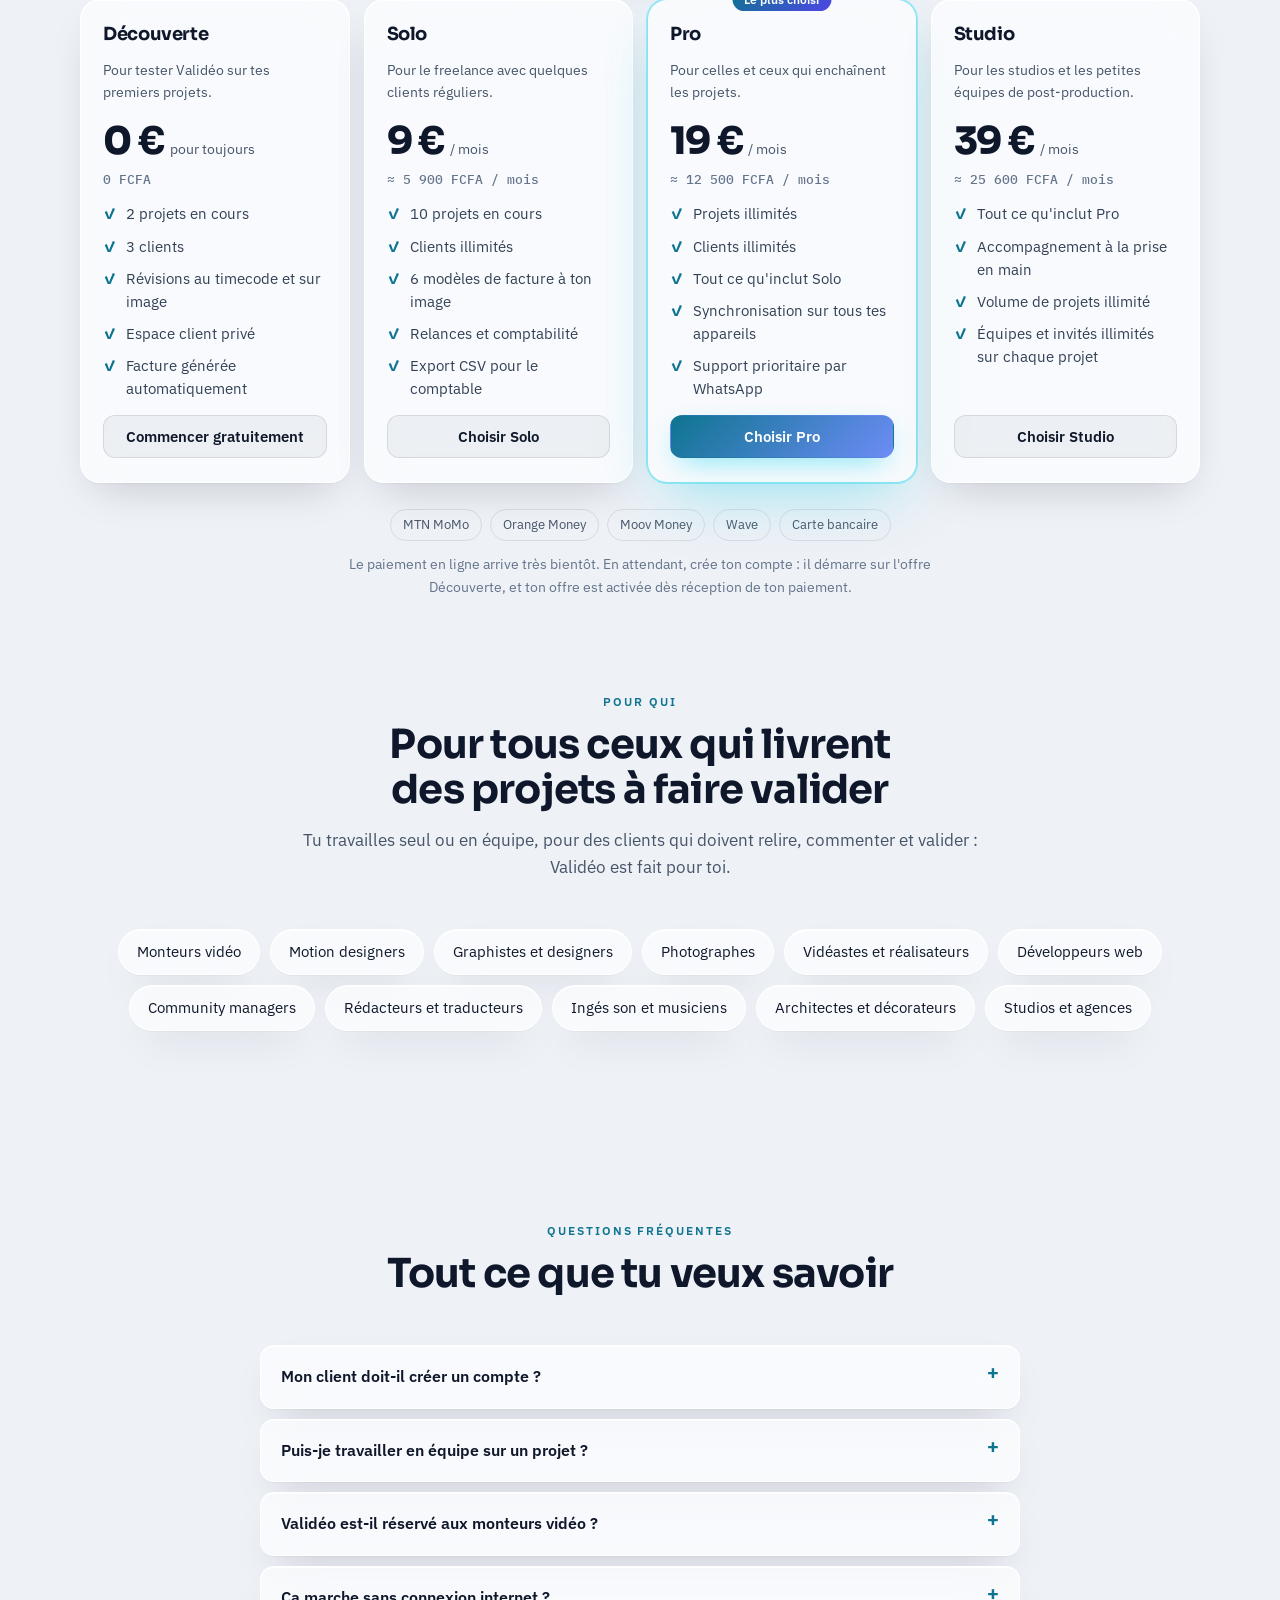
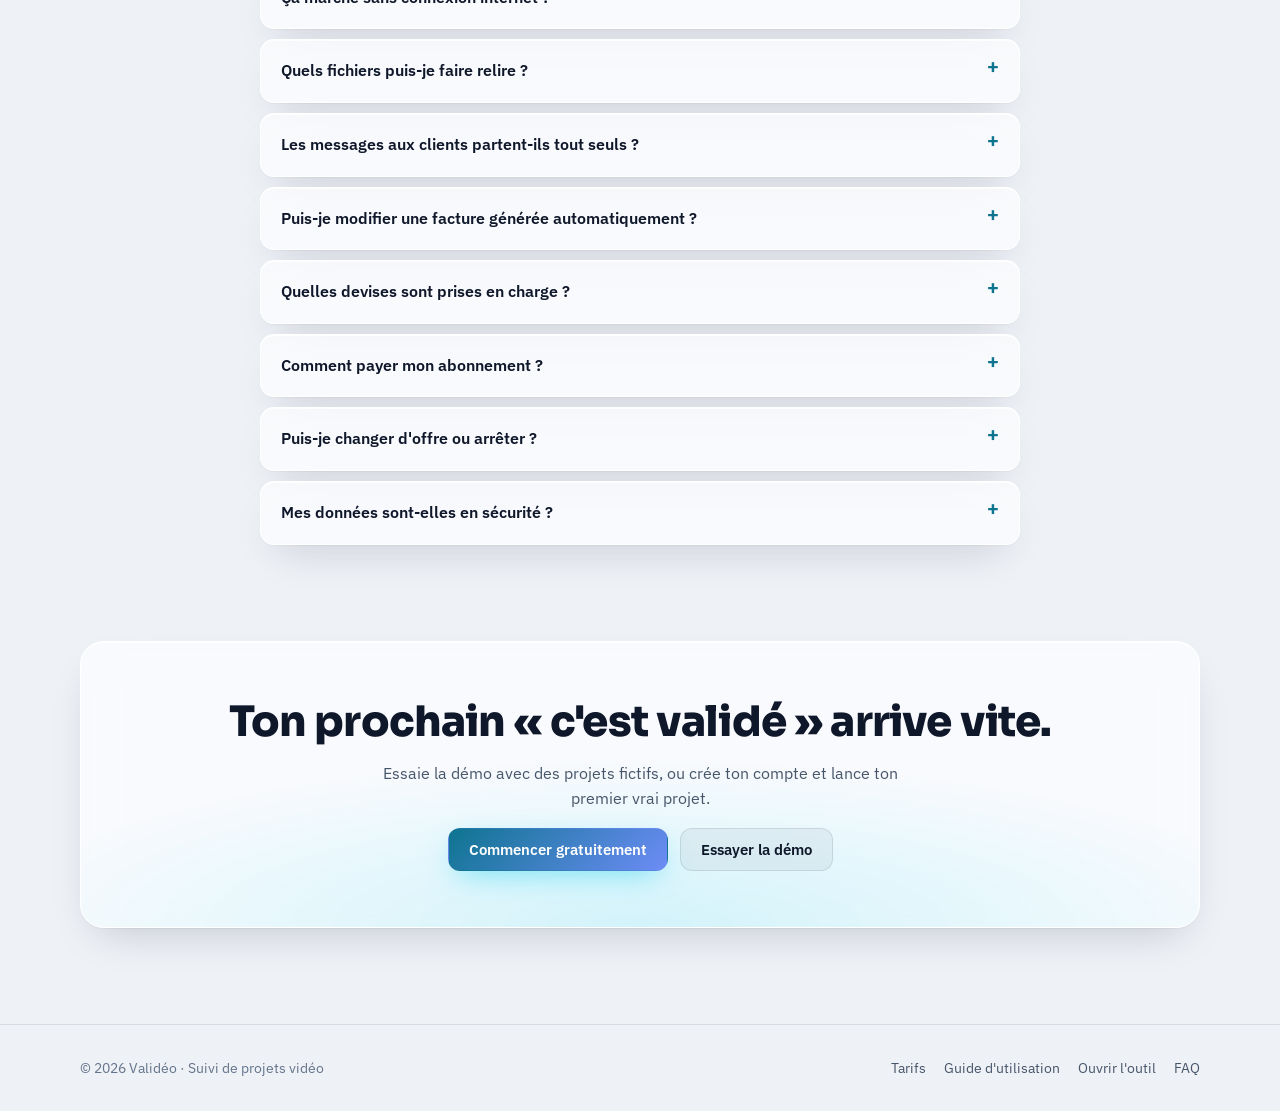
==== commit 31416965: "Invitations par projet, équipes, barre d'étapes, thème clair/sombre, textes tous métiers Co-Authored" ====
--- a/index.html
+++ b/index.html
@@ -4,16 +4,17 @@
 <meta charset="utf-8">
 <meta name="viewport" content="width=device-width, initial-scale=1, viewport-fit=cover">
 <title>Validéo · Vos clients valident, vous facturez</title>
-<meta name="description" content="Validéo, l'outil des monteurs vidéo : étapes validées par le client, retours au timecode, espace client privé, facture générée automatiquement et suivi des impayés. Fonctionne hors ligne.">
+<meta name="description" content="Validéo, l'outil de suivi de projets pour freelances, studios et agences : étapes validées par le client, retours au bon endroit, espace client privé, facture générée automatiquement et suivi des impayés. Fonctionne hors ligne.">
 <meta name="theme-color" content="#070a12">
 <meta property="og:title" content="Validéo · Vos clients valident, vous facturez">
-<meta property="og:description" content="Suivi de projets vidéo, validation client, révisions commentées et facturation automatique pour monteurs.">
+<meta property="og:description" content="Suivi de projets, validation client, révisions commentées et facturation automatique pour freelances, studios et agences.">
 <meta property="og:image" content="https://fulberitodesign.github.io/valideo/guide/img/hero.png">
 <meta property="og:type" content="website">
 <link rel="canonical" href="https://fulberitodesign.github.io/valideo/">
 <link rel="icon" href="favicon.ico" sizes="48x48">
 <link rel="icon" href="icon.svg" type="image/svg+xml">
 <link rel="apple-touch-icon" href="icon-192.png">
+<script src="theme.js"></script>
 <link rel="manifest" href="manifest.webmanifest">
 <link rel="preconnect" href="https://fonts.googleapis.com">
 <link rel="stylesheet" href="https://fonts.googleapis.com/css2?family=Sora:wght@500;600;700;800&family=IBM+Plex+Mono:wght@400;600&family=IBM+Plex+Sans:wght@400;500;600&display=swap">
@@ -60,7 +61,7 @@
 
 /* Étapes */
 .steps .card{position:relative}
-.num{width:34px;height:34px;border-radius:50%;display:grid;place-items:center;font:700 14px var(--f-display);background:linear-gradient(135deg,var(--accent),var(--accent-2));color:#04161b}
+.num{width:34px;height:34px;border-radius:50%;display:grid;place-items:center;font:700 14px var(--f-display);background:linear-gradient(135deg,var(--accent),var(--accent-2));color:var(--on-accent)}
 
 /* Pour qui */
 .who{display:flex;gap:10px;flex-wrap:wrap;justify-content:center}
@@ -69,14 +70,14 @@
 /* Tarifs */
 .period{display:inline-flex;padding:4px;border-radius:12px;gap:2px;margin:0 auto 28px}
 .period button{all:unset;cursor:pointer;padding:7px 16px;border-radius:9px;font-size:14px;color:var(--muted)}
-.period button.on{background:rgba(255,255,255,.08);color:var(--fg);font-weight:600}
+.period button.on{background:var(--soft);color:var(--fg);font-weight:600}
 .period em{font-style:normal;font-size:12px;color:var(--ok);margin-left:6px}
 .plans{display:grid;grid-template-columns:repeat(4,minmax(0,1fr));gap:14px;align-items:stretch}
 @media (max-width:1000px){.plans{grid-template-columns:repeat(2,minmax(0,1fr))}}
 @media (max-width:560px){.plans{grid-template-columns:minmax(0,1fr)}}
 .plan{border-radius:20px;padding:24px 22px;display:flex;flex-direction:column;gap:14px;position:relative}
 .plan.hot{border-color:rgba(34,211,238,.55);box-shadow:0 0 0 1px rgba(34,211,238,.35),0 24px 60px -20px rgba(34,211,238,.45)}
-.plan .tag{position:absolute;top:-12px;left:50%;transform:translateX(-50%);padding:4px 12px;border-radius:999px;font:600 12px var(--f-body);background:linear-gradient(135deg,var(--accent),var(--accent-2));color:#04161b;white-space:nowrap}
+.plan .tag{position:absolute;top:-12px;left:50%;transform:translateX(-50%);padding:4px 12px;border-radius:999px;font:600 12px var(--f-body);background:linear-gradient(135deg,var(--accent),var(--accent-2));color:var(--on-accent);white-space:nowrap}
 .plan h3{font-size:18px}
 .plan .for{color:var(--muted);font-size:14px;min-height:42px}
 .price{display:flex;align-items:baseline;gap:6px}
@@ -84,7 +85,7 @@
 .price span{color:var(--muted);font-size:14px}
 .fcfa{font:500 13px var(--f-mono);color:var(--dim);margin-top:-8px}
 .plan ul{margin:0;padding:0;list-style:none;display:flex;flex-direction:column;gap:9px;flex:1}
-.plan li{display:flex;gap:9px;font-size:14.5px;color:#c9d1de}
+.plan li{display:flex;gap:9px;font-size:14.5px;color:var(--text-2)}
 .plan li::before{content:"✓";color:var(--accent);font-weight:700}
 .plan li.soon{color:var(--dim)}
 .plan .btn{width:100%}
@@ -120,16 +121,16 @@
       <a href="#faq">FAQ</a>
       <a href="guide.html">Guide d'utilisation</a>
     </nav>
-    <div class="nav-cta"><a class="btn sm" href="app.html">Se connecter</a><a class="btn sm primary" href="app.html#inscription">Créer un compte</a></div>
+    <div class="nav-cta"><button class="btn sm theme-btn" data-theme-btn onclick="cycleTheme()" type="button">Thème</button><a class="btn sm" href="app.html">Se connecter</a><a class="btn sm primary" href="app.html#inscription">Créer un compte</a></div>
   </div>
 </header>
 
 <main>
   <section class="hero">
     <div class="wrap">
-      <span class="badge glass"><i></i>Vidéo · Audio · Image</span>
+      <span class="badge glass"><i></i>Vidéo · Design · Photo · Son · Web</span>
       <h1>Tes clients valident.<br><span class="grad">Tu factures.</span></h1>
-      <p class="lead">L'outil de suivi pour monteurs vidéo. Chaque étape validée des deux côtés, les retours posés au timecode près, et la facture prête dès que le projet est terminé.</p>
+      <p class="lead">L'outil de suivi de projets pour les freelances, les studios et les agences. Chaque étape validée des deux côtés, les retours posés au bon endroit, et la facture prête dès que le projet est terminé.</p>
       <div class="ctas"><a class="btn primary" href="app.html#inscription">Commencer gratuitement</a><a class="btn" href="app.html?demo">Essayer la démo</a><a class="btn" href="guide.html">Guide d'utilisation</a></div>
       <div class="fine"><span>Fonctionne hors ligne</span><span>Lien client sans inscription</span><span>Factures à ton image</span></div>
       <div class="hero-shot">
@@ -143,7 +144,7 @@
 
   <section class="section" id="probleme">
     <div class="wrap">
-      <div class="section-head"><span class="eyebrow">Le problème</span><h2>Le montage, tu gères. Le suivi client, beaucoup moins.</h2><p>Les retours arrivent par vocal, par mail et par message. Personne ne sait ce qui est validé, et la facture part en retard.</p></div>
+      <div class="section-head"><span class="eyebrow">Le problème</span><h2>Ton métier, tu le maîtrises. Le suivi client, beaucoup moins.</h2><p>Les retours arrivent par vocal, par mail et par message. Personne ne sait ce qui est validé, et la facture part en retard.</p></div>
       <div class="cards">
         <div class="card glass"><span class="ico"><svg viewBox="0 0 24 24"><path d="M4 5h16v10H8l-4 4z"/><path d="M8 9h8M8 12h5"/></svg></span><h3>Des retours éparpillés</h3><p>« À 1 min 12, le plan est trop sombre. » Mais lequel, dans quelle version, et dans quelle conversation ?</p></div>
         <div class="card glass"><span class="ico"><svg viewBox="0 0 24 24"><circle cx="12" cy="12" r="8"/><path d="M12 8v4M12 16h.01"/></svg></span><h3>Des validations floues</h3><p>Le client dit « ça me va » au téléphone, puis demande une 4e version. Rien n'est écrit nulle part.</p></div>
@@ -157,7 +158,7 @@
       <div class="section-head"><span class="eyebrow">Fonctionnalités</span><h2>Tout ton suivi de projet, du brief au paiement</h2><p>Validéo garde la trace de chaque validation, de chaque retour et de chaque euro.</p></div>
 
       <div class="show">
-        <div class="txt"><span class="eyebrow">Révisions</span><h3>Des retours posés au bon endroit</h3><p>Ton client commente la vidéo à l'image près, ou clique directement sur un point de l'image. Tu corriges, tu envoies la V2, et tu coches au fur et à mesure.</p>
+        <div class="txt"><span class="eyebrow">Révisions</span><h3>Des retours posés au bon endroit</h3><p>Ton client commente une vidéo ou un son à l'instant près, ou clique sur l'endroit exact d'une maquette, d'une photo ou d'un visuel. Tu corriges, tu envoies la V2, et tu coches au fur et à mesure.</p>
           <ul><li>Commentaires attachés au timecode, repères sur la timeline</li><li>Points précis sur les images</li><li>Versions V1, V2… jusqu'à la version finale validée</li></ul></div>
         <div class="shot glass"><img src="guide/img/media.png" alt="Page de révision : image commentée avec des points numérotés et la liste des commentaires" loading="lazy" width="1440" height="900"></div>
       </div>
@@ -172,6 +173,12 @@
         <div class="txt"><span class="eyebrow">Facturation</span><h3>La facture se prépare toute seule</h3><p>Quand la dernière étape est validée, la facture est générée au bon montant, acomptes déduits. Tu vérifies, tu appliques une remise si besoin, et tu l'envoies.</p>
           <ul><li>6 modèles de facture, ton logo, ta couleur</li><li>Signature et cachet automatiques</li><li>Export PDF, envoi par email ou WhatsApp</li></ul></div>
         <div class="shot glass"><img src="guide/img/invoice.png" alt="Facture générée automatiquement en attente de vérification, avec remise et bouton Valider et envoyer" loading="lazy" width="1680" height="1150"></div>
+      </div>
+
+      <div class="show">
+        <div class="txt"><span class="eyebrow">Invitations et équipe</span><h3>Un lien d'invitation dès la création du projet</h3><p>Au moment où tu crées un projet, Validéo génère le lien d'invitation de ton client. Ajoute autant de personnes que tu veux : contacts du client et membres de ton équipe, chacun avec son accès.</p>
+          <ul><li>Lien personnel envoyé par email ou WhatsApp, sans inscription</li><li>Rôle Client : valide les étapes et les versions</li><li>Rôle Équipe : commente et marque les corrections, sans voir les montants</li></ul></div>
+        <div class="shot glass"><img src="guide/img/project.png" alt="Page projet : barre d'étapes, équipe et invitations" loading="lazy" width="1440" height="1000"></div>
       </div>
 
       <div class="show rev">
@@ -212,7 +219,7 @@
           <div class="price"><b>0 €</b><span>pour toujours</span></div><div class="fcfa">0 FCFA</div>
           <ul><li>2 projets en cours</li><li>3 clients</li><li>Révisions au timecode et sur image</li><li>Espace client privé</li><li>Facture générée automatiquement</li></ul>
           <a class="btn" href="app.html#inscription">Commencer gratuitement</a></div>
-        <div class="plan glass"><h3>Solo</h3><p class="for">Pour le monteur freelance avec quelques clients réguliers.</p>
+        <div class="plan glass"><h3>Solo</h3><p class="for">Pour le freelance avec quelques clients réguliers.</p>
           <div class="price"><b data-m="9 €" data-y="90 €">9 €</b><span data-m="/ mois" data-y="/ an">/ mois</span></div><div class="fcfa" data-m="≈ 5 900 FCFA / mois" data-y="≈ 59 000 FCFA / an">≈ 5 900 FCFA / mois</div>
           <ul><li>10 projets en cours</li><li>Clients illimités</li><li>6 modèles de facture à ton image</li><li>Relances et comptabilité</li><li>Export CSV pour le comptable</li></ul>
           <a class="btn" href="app.html#inscription">Choisir Solo</a></div>
@@ -222,7 +229,7 @@
           <a class="btn primary" href="app.html#inscription">Choisir Pro</a></div>
         <div class="plan glass"><h3>Studio</h3><p class="for">Pour les studios et les petites équipes de post-production.</p>
           <div class="price"><b data-m="39 €" data-y="390 €">39 €</b><span data-m="/ mois" data-y="/ an">/ mois</span></div><div class="fcfa" data-m="≈ 25 600 FCFA / mois" data-y="≈ 255 800 FCFA / an">≈ 25 600 FCFA / mois</div>
-          <ul><li>Tout ce qu'inclut Pro</li><li>Accompagnement à la prise en main</li><li>Volume de projets illimité</li><li class="soon">Jusqu'à 5 monteurs (bientôt)</li></ul>
+          <ul><li>Tout ce qu'inclut Pro</li><li>Accompagnement à la prise en main</li><li>Volume de projets illimité</li><li>Équipes et invités illimités sur chaque projet</li></ul>
           <a class="btn" href="app.html#inscription">Choisir Studio</a></div>
       </div>
       <div class="paynote"><div class="chips"><span>MTN MoMo</span><span>Orange Money</span><span>Moov Money</span><span>Wave</span><span>Carte bancaire</span></div>
@@ -232,8 +239,8 @@
 
   <section class="section" id="pourqui" style="padding-top:0">
     <div class="wrap">
-      <div class="section-head"><span class="eyebrow">Pour qui</span><h2>Pensé pour celles et ceux qui livrent de l'image</h2></div>
-      <div class="who"><span class="glass">Monteurs freelances</span><span class="glass">Motion designers</span><span class="glass">Vidéastes de mariage</span><span class="glass">Monteurs YouTube</span><span class="glass">Studios de post-production</span><span class="glass">Ingés son et mixeurs</span></div>
+      <div class="section-head"><span class="eyebrow">Pour qui</span><h2>Pour tous ceux qui livrent des projets à faire valider</h2><p>Tu travailles seul ou en équipe, pour des clients qui doivent relire, commenter et valider : Validéo est fait pour toi.</p></div>
+      <div class="who"><span class="glass">Monteurs vidéo</span><span class="glass">Motion designers</span><span class="glass">Graphistes et designers</span><span class="glass">Photographes</span><span class="glass">Vidéastes et réalisateurs</span><span class="glass">Développeurs web</span><span class="glass">Community managers</span><span class="glass">Rédacteurs et traducteurs</span><span class="glass">Ingés son et musiciens</span><span class="glass">Architectes et décorateurs</span><span class="glass">Studios et agences</span></div>
     </div>
   </section>
 
@@ -241,7 +248,9 @@
     <div class="wrap">
       <div class="section-head"><span class="eyebrow">Questions fréquentes</span><h2>Tout ce que tu veux savoir</h2></div>
       <div class="faq">
-        <details class="glass"><summary>Mon client doit-il créer un compte ?</summary><p>Non. Il reçoit un lien privé vers son espace. Il peut y valider les étapes, commenter les médias et consulter ses factures sans inscription.</p></details>
+        <details class="glass"><summary>Mon client doit-il créer un compte ?</summary><p>Non. Dès que tu crées un projet, un lien d'invitation est généré pour ton client. Il peut y valider les étapes, commenter les fichiers et consulter ses factures sans inscription.</p></details>
+        <details class="glass"><summary>Puis-je travailler en équipe sur un projet ?</summary><p>Oui. Ajoute autant de personnes que nécessaire : contacts du client ou membres de ton équipe. Chacun reçoit son propre lien, et ses commentaires portent son nom. Les membres de l'équipe ne voient pas les montants.</p></details>
+        <details class="glass"><summary>Validéo est-il réservé aux monteurs vidéo ?</summary><p>Non. Il convient à tous les freelances, studios et agences qui livrent des projets à faire valider : graphisme, photo, motion design, son, développement web, rédaction…</p></details>
         <details class="glass"><summary>Ça marche sans connexion internet ?</summary><p>Oui. Tes données sont enregistrées sur ton appareil. Dès que tu te connectes à ton compte en ligne, elles se synchronisent entre tes appareils et avec les espaces clients.</p></details>
         <details class="glass"><summary>Quels fichiers puis-je faire relire ?</summary><p>Vidéos, sons et images. Les vidéos et les sons se commentent au timecode, les images à un endroit précis. Pour l'envoi en ligne, préfère des versions de relecture légères (720p) : 50 Mo maximum par fichier.</p></details>
         <details class="glass"><summary>Les messages aux clients partent-ils tout seuls ?</summary><p>Validéo prépare le message (avancement, nouvelle version, facture, relance) et ouvre ta messagerie ou WhatsApp avec le texte prêt. Tu n'as plus qu'à appuyer sur Envoyer.</p></details>
--- a/site.css
+++ b/site.css
@@ -2,8 +2,8 @@
    Même identité que l'application : verre dépoli sombre, dégradé cyan → indigo, Sora + IBM Plex. */
 :root{
   --bg:#070a12; --bg-2:#0b1020;
-  --glass:rgba(20,26,40,.55); --glass-strong:rgba(18,23,36,.9); --edge:rgba(255,255,255,.09); --hl:rgba(255,255,255,.06);
-  --fg:#e8ecf4; --muted:#9aa5b8; --dim:#6b7588; --line:rgba(255,255,255,.08);
+  --glass:rgba(20,26,40,.55); --glass-strong:rgba(18,23,36,.9); --edge:rgba(255,255,255,.09); --hl:var(--soft);
+  --fg:#e8ecf4; --muted:#9aa5b8; --dim:#6b7588; --line:var(--soft);
   --accent:#22d3ee; --accent-2:#818cf8; --accent-deep:#0e9ab5; --indigo:#4f46e5; --accent-soft:rgba(34,211,238,.13);
   --ok:#4ade80; --warn:#fbbf24; --bad:#f87171;
   --f-display:"Sora","Segoe UI",system-ui,sans-serif;
@@ -11,8 +11,23 @@
   --f-mono:"IBM Plex Mono",ui-monospace,Consolas,monospace;
   --blur:blur(20px) saturate(170%);
   --shadow:0 1px 1px rgba(0,0,0,.3),0 18px 50px -14px rgba(0,0,0,.7);
+  --text-2:#c9d1de; --soft:rgba(255,255,255,.06); --soft-2:rgba(255,255,255,.14); --nav-bg:rgba(7,10,18,.72); --on-accent:#04161b;
   color-scheme:dark;
 }
+/* Thème clair : choisi par la personne, ou suivi du système */
+@media (prefers-color-scheme: light){ :root:not([data-theme="dark"]){ --bg:#eef1f6; --bg-2:#e6eaf2; --glass:rgba(255,255,255,.66); --glass-strong:rgba(255,255,255,.94); --edge:rgba(255,255,255,.9); --hl:rgba(255,255,255,.85);
+    --fg:#0f172a; --muted:#475569; --dim:#64748b; --line:rgba(15,23,42,.1);
+    --accent:#0e7490; --accent-2:#4f46e5; --accent-deep:#0e7490; --accent-soft:rgba(14,116,144,.12); --ok:#15803d; --warn:#b45309; --bad:#c81e1e;
+    --shadow:0 1px 1px rgba(15,23,42,.04),0 18px 44px -18px rgba(15,23,42,.22);
+    --text-2:#334155; --soft:rgba(15,23,42,.05); --soft-2:rgba(15,23,42,.14); --nav-bg:rgba(238,241,246,.82); --on-accent:#ffffff;
+    color-scheme:light; } }
+:root[data-theme="light"]{ --bg:#eef1f6; --bg-2:#e6eaf2; --glass:rgba(255,255,255,.66); --glass-strong:rgba(255,255,255,.94); --edge:rgba(255,255,255,.9); --hl:rgba(255,255,255,.85);
+    --fg:#0f172a; --muted:#475569; --dim:#64748b; --line:rgba(15,23,42,.1);
+    --accent:#0e7490; --accent-2:#4f46e5; --accent-deep:#0e7490; --accent-soft:rgba(14,116,144,.12); --ok:#15803d; --warn:#b45309; --bad:#c81e1e;
+    --shadow:0 1px 1px rgba(15,23,42,.04),0 18px 44px -18px rgba(15,23,42,.22);
+    --text-2:#334155; --soft:rgba(15,23,42,.05); --soft-2:rgba(15,23,42,.14); --nav-bg:rgba(238,241,246,.82); --on-accent:#ffffff;
+    color-scheme:light; }
+:root[data-theme="dark"]{ color-scheme:dark; }
 *{box-sizing:border-box}
 html{scroll-behavior:smooth}
 @media (prefers-reduced-motion:reduce){html{scroll-behavior:auto}*{animation:none!important;transition:none!important}}
@@ -32,7 +47,7 @@
 .glass{background:var(--glass);-webkit-backdrop-filter:var(--blur);backdrop-filter:var(--blur);border:1px solid var(--edge);box-shadow:var(--shadow),inset 0 1px 0 var(--hl)}
 
 /* Navigation */
-.topnav{position:sticky;top:0;z-index:30;padding-top:env(safe-area-inset-top,0px);background:rgba(7,10,18,.72);-webkit-backdrop-filter:var(--blur);backdrop-filter:var(--blur);border-bottom:1px solid var(--line)}
+.topnav{position:sticky;top:0;z-index:30;padding-top:env(safe-area-inset-top,0px);background:var(--nav-bg);-webkit-backdrop-filter:var(--blur);backdrop-filter:var(--blur);border-bottom:1px solid var(--line)}
 .topnav .wrap{display:flex;align-items:center;gap:24px;height:64px}
 .logo{display:flex;align-items:center;gap:10px;color:var(--fg);text-decoration:none;font:700 19px var(--f-display);letter-spacing:-.02em}
 .logo img{width:30px;height:30px;border-radius:9px;box-shadow:0 6px 16px -4px rgba(34,211,238,.5)}
@@ -43,9 +58,9 @@
 @media (max-width:860px){.links{display:none}}
 
 /* Boutons */
-.btn{display:inline-flex;align-items:center;justify-content:center;gap:8px;padding:11px 20px;border-radius:12px;font:600 15px var(--f-body);text-decoration:none;color:var(--fg);border:1px solid var(--line);background:rgba(255,255,255,.04);transition:transform .15s,box-shadow .2s,border-color .2s;white-space:nowrap;cursor:pointer}
-.btn:hover{border-color:rgba(255,255,255,.25);transform:translateY(-1px)}
-.btn.primary{background:linear-gradient(135deg,var(--accent),#6d8cf6);color:#04161b;border-color:transparent;box-shadow:0 10px 30px -10px rgba(34,211,238,.7)}
+.btn{display:inline-flex;align-items:center;justify-content:center;gap:8px;padding:11px 20px;border-radius:12px;font:600 15px var(--f-body);text-decoration:none;color:var(--fg);border:1px solid var(--line);background:var(--soft);transition:transform .15s,box-shadow .2s,border-color .2s;white-space:nowrap;cursor:pointer}
+.btn:hover{border-color:var(--muted);transform:translateY(-1px)}
+.btn.primary{background:linear-gradient(135deg,var(--accent),#6d8cf6);color:var(--on-accent);border-color:transparent;box-shadow:0 10px 30px -10px rgba(34,211,238,.7)}
 .btn.primary:hover{box-shadow:0 14px 36px -10px rgba(34,211,238,.85)}
 .btn.sm{padding:8px 14px;font-size:14px;border-radius:10px}
 
@@ -71,9 +86,14 @@
 .shot{border-radius:16px;padding:8px;position:relative}
 .shot img{border-radius:10px;width:100%;height:auto}
 .shot .bar{display:flex;gap:6px;padding:4px 6px 10px}
-.shot .bar i{width:10px;height:10px;border-radius:50%;background:rgba(255,255,255,.14)}
+.shot .bar i{width:10px;height:10px;border-radius:50%;background:var(--soft-2)}
 
 .footer{border-top:1px solid var(--line);padding-block:32px calc(32px + env(safe-area-inset-bottom,0px));color:var(--dim);font-size:14px}
 .footer .wrap{display:flex;justify-content:space-between;gap:16px;flex-wrap:wrap}
 .footer a{color:var(--muted);text-decoration:none;margin-left:18px}
 .footer a:hover{color:var(--fg)}
+
+/* Bouton de thème */
+.theme-btn{gap:6px}
+.theme-btn svg{width:16px;height:16px;fill:none;stroke:currentColor;stroke-width:1.6;stroke-linecap:round}
+@media (max-width:560px){.theme-btn span{display:none}}
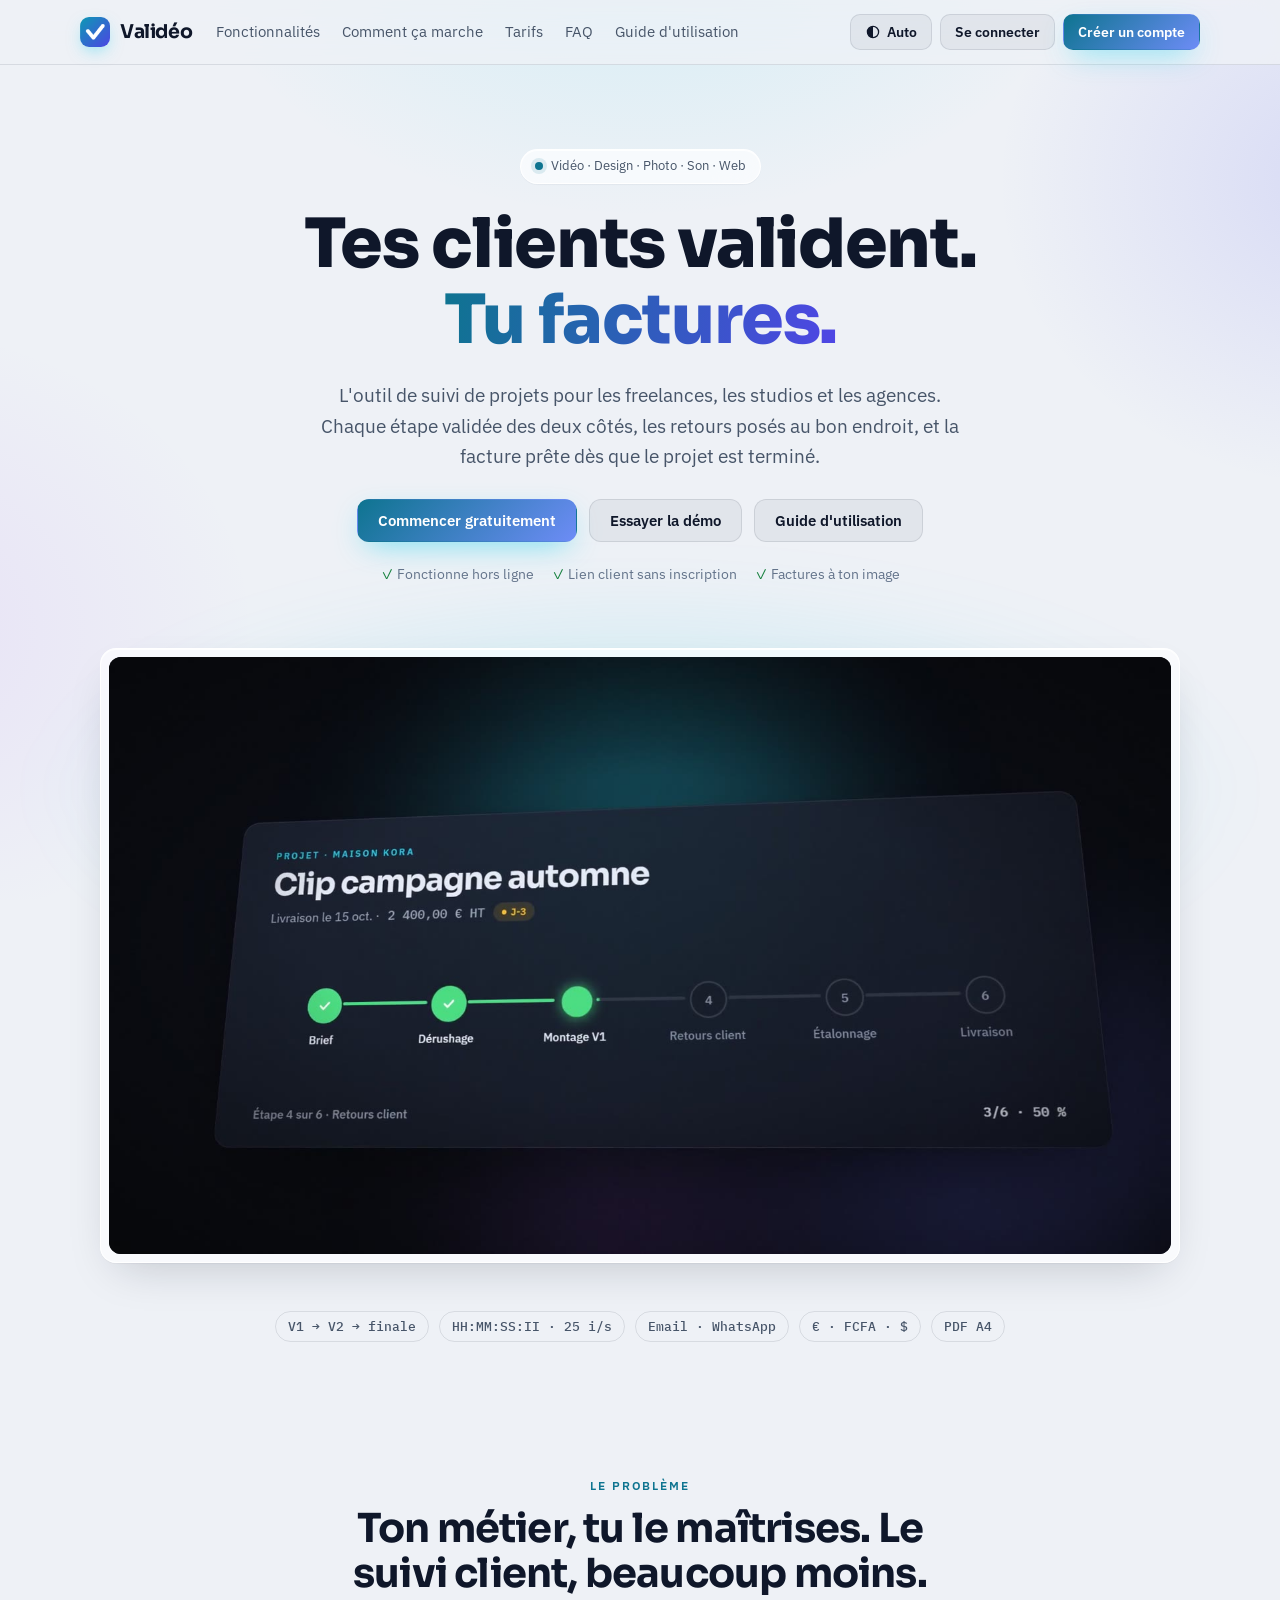
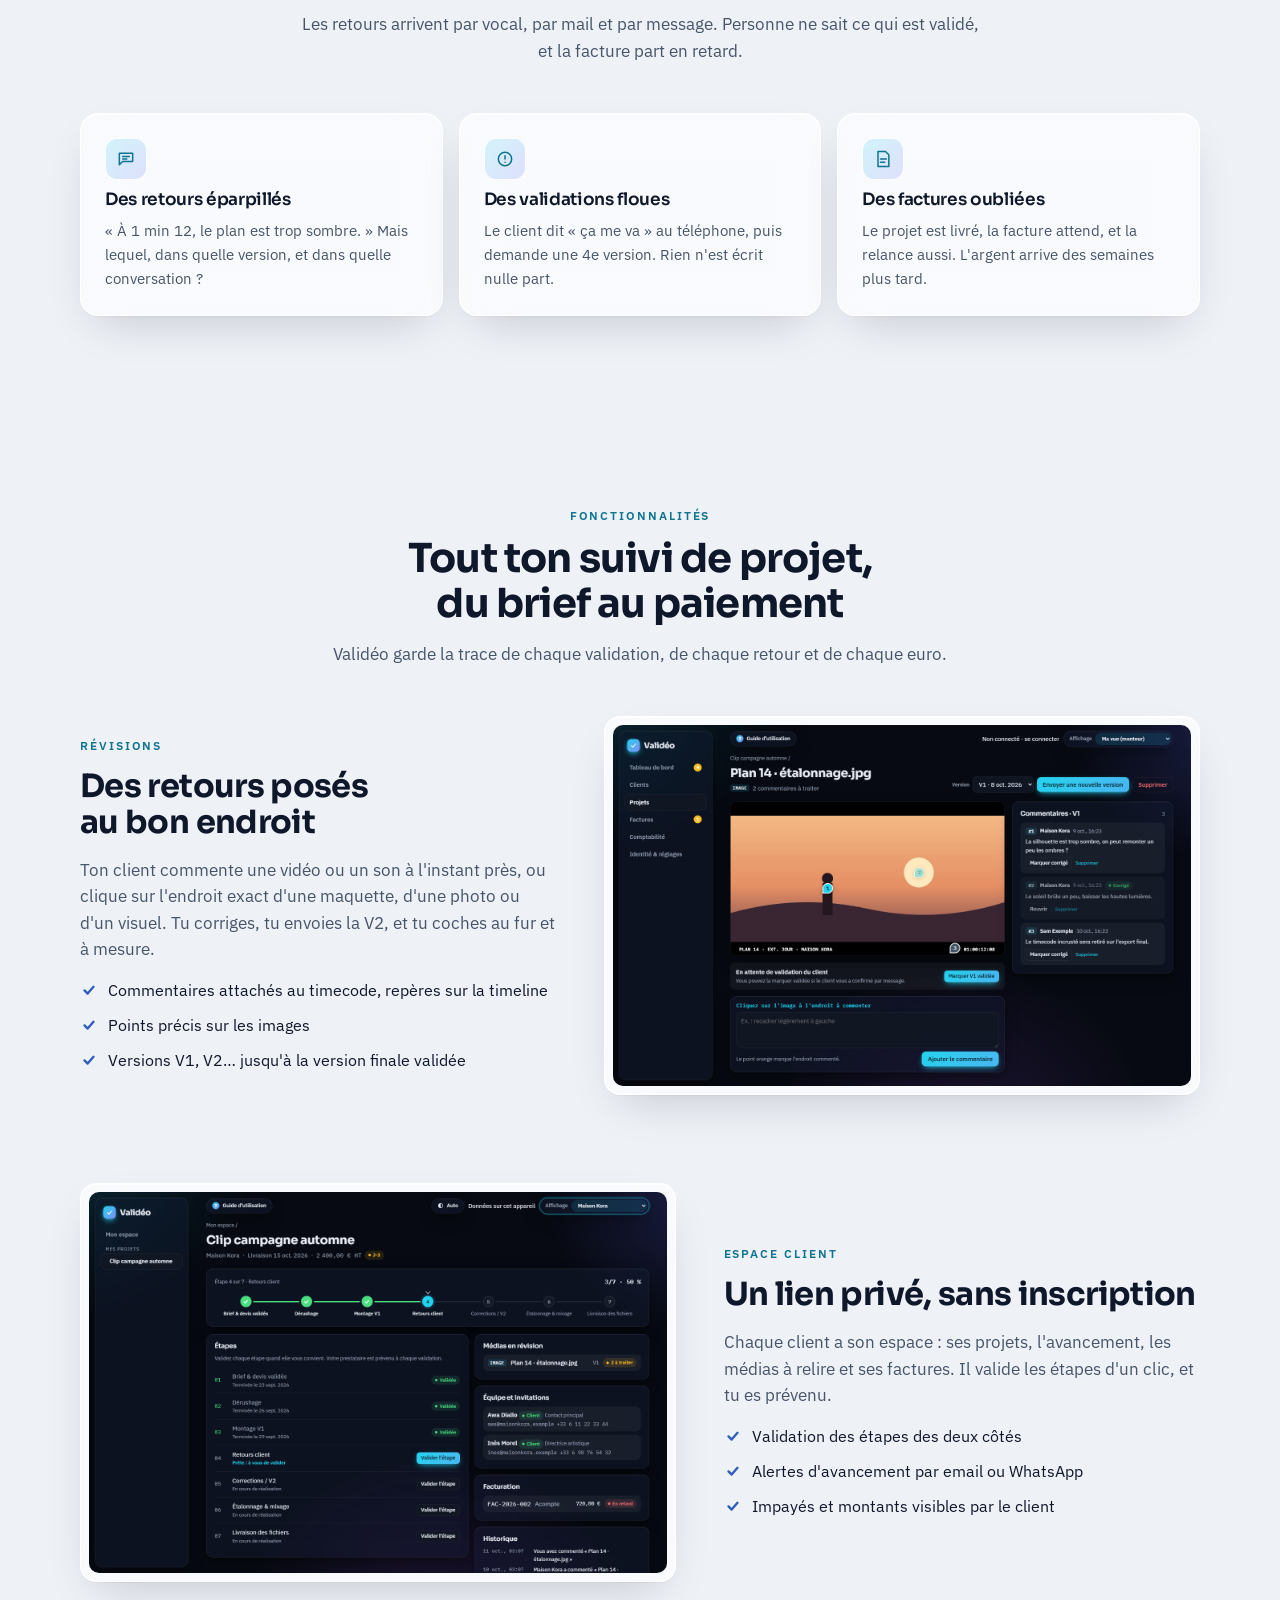
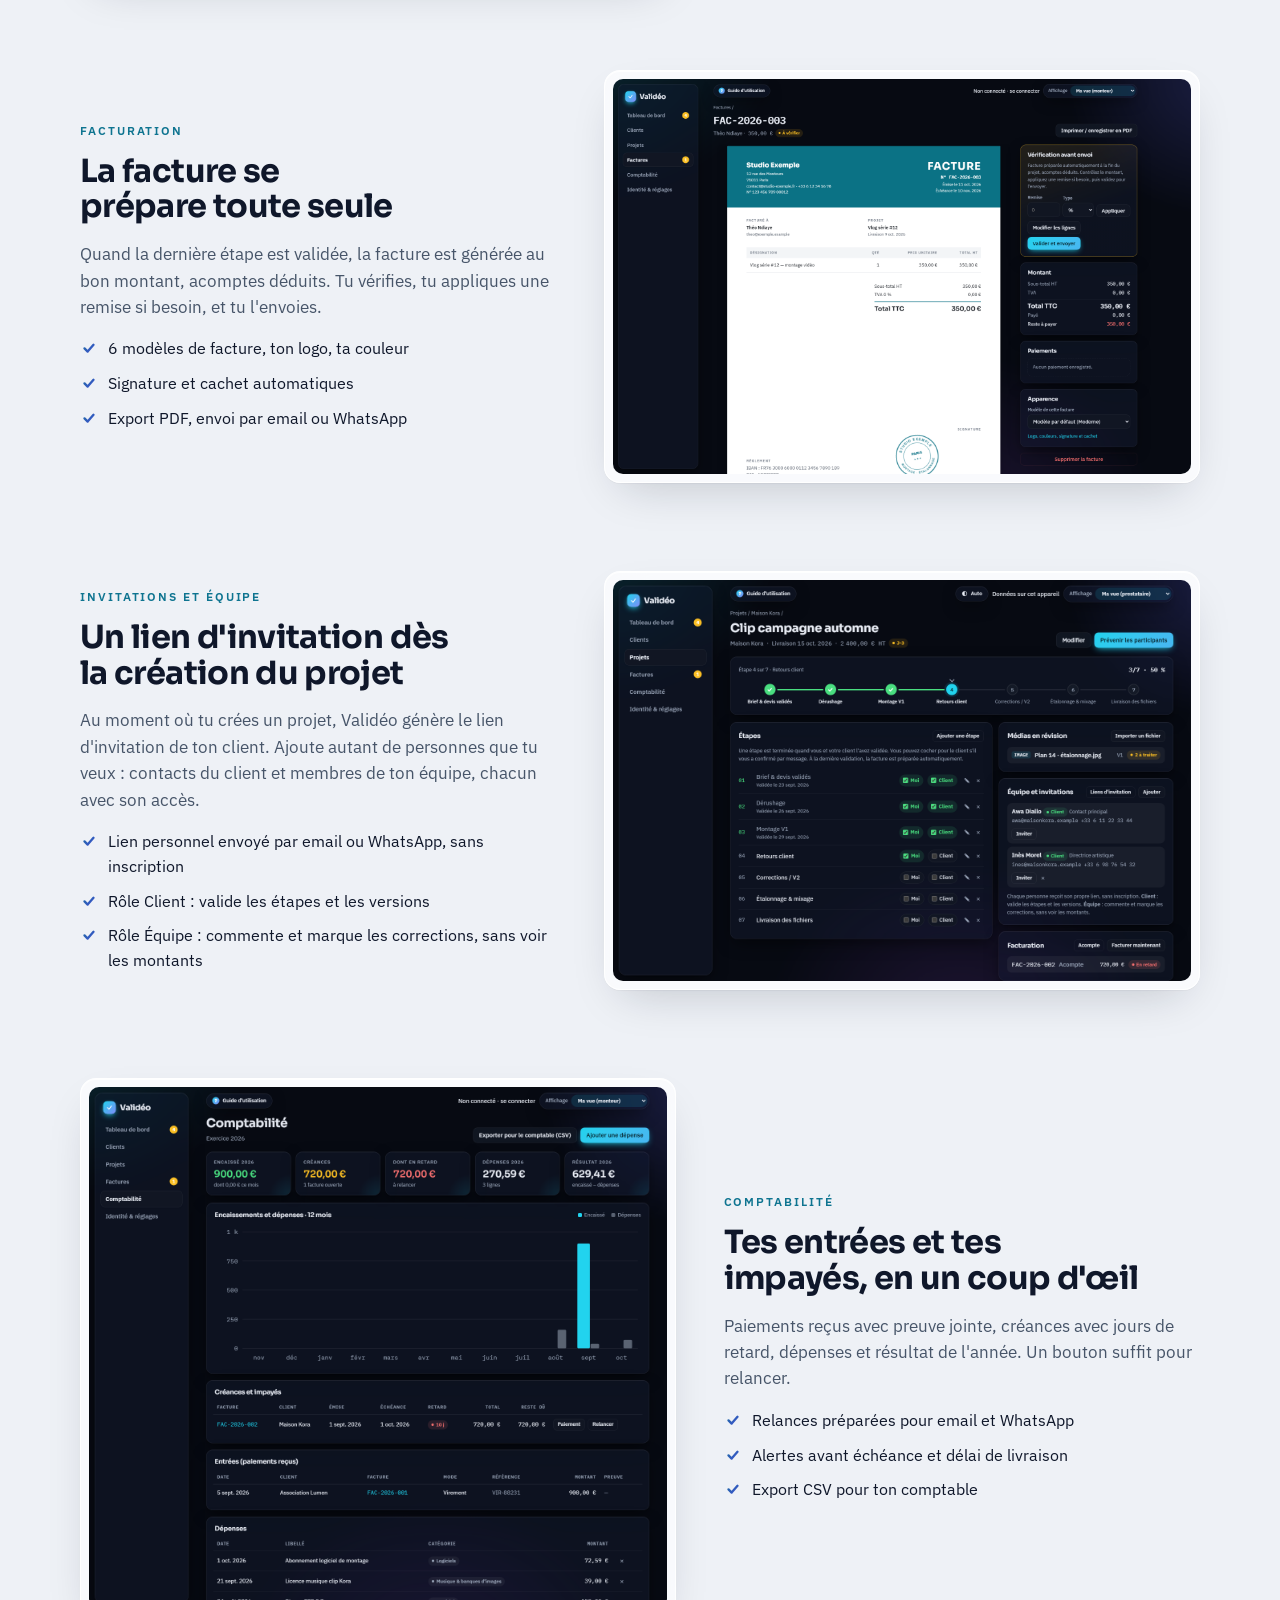
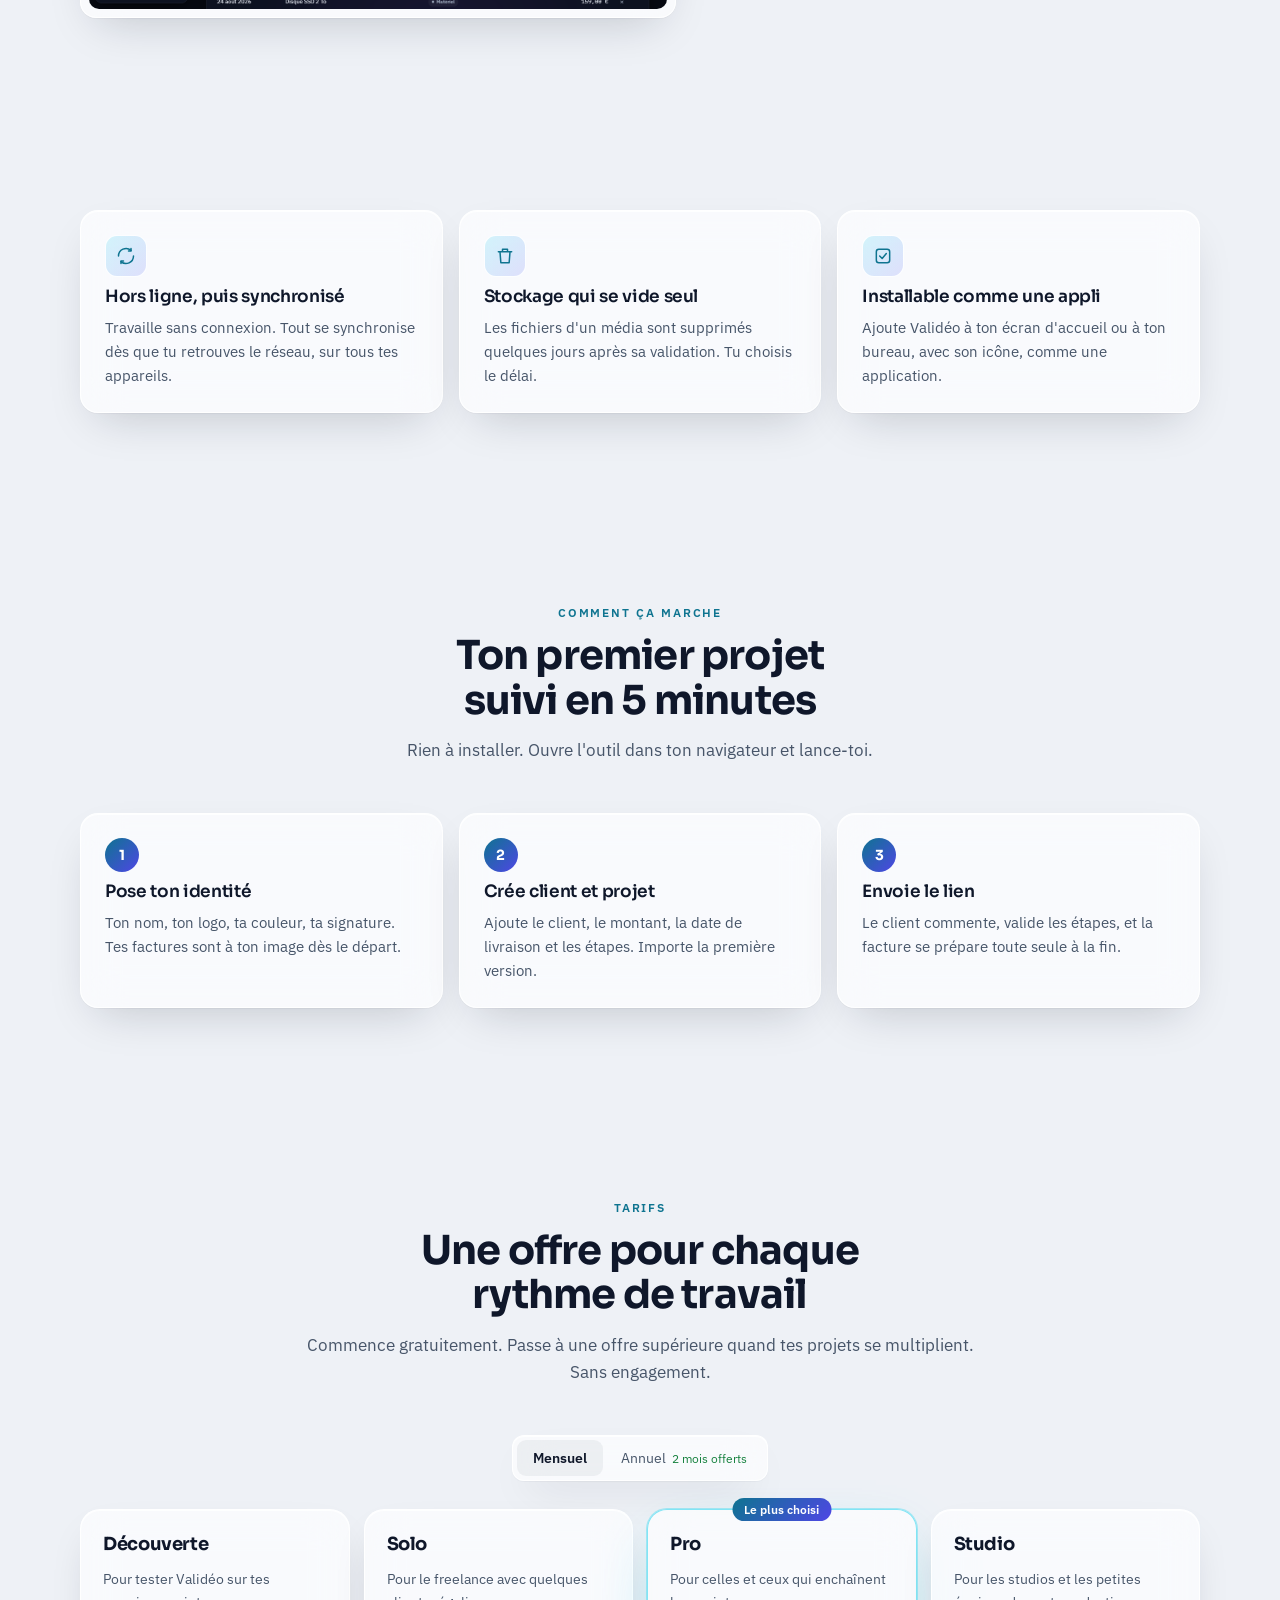
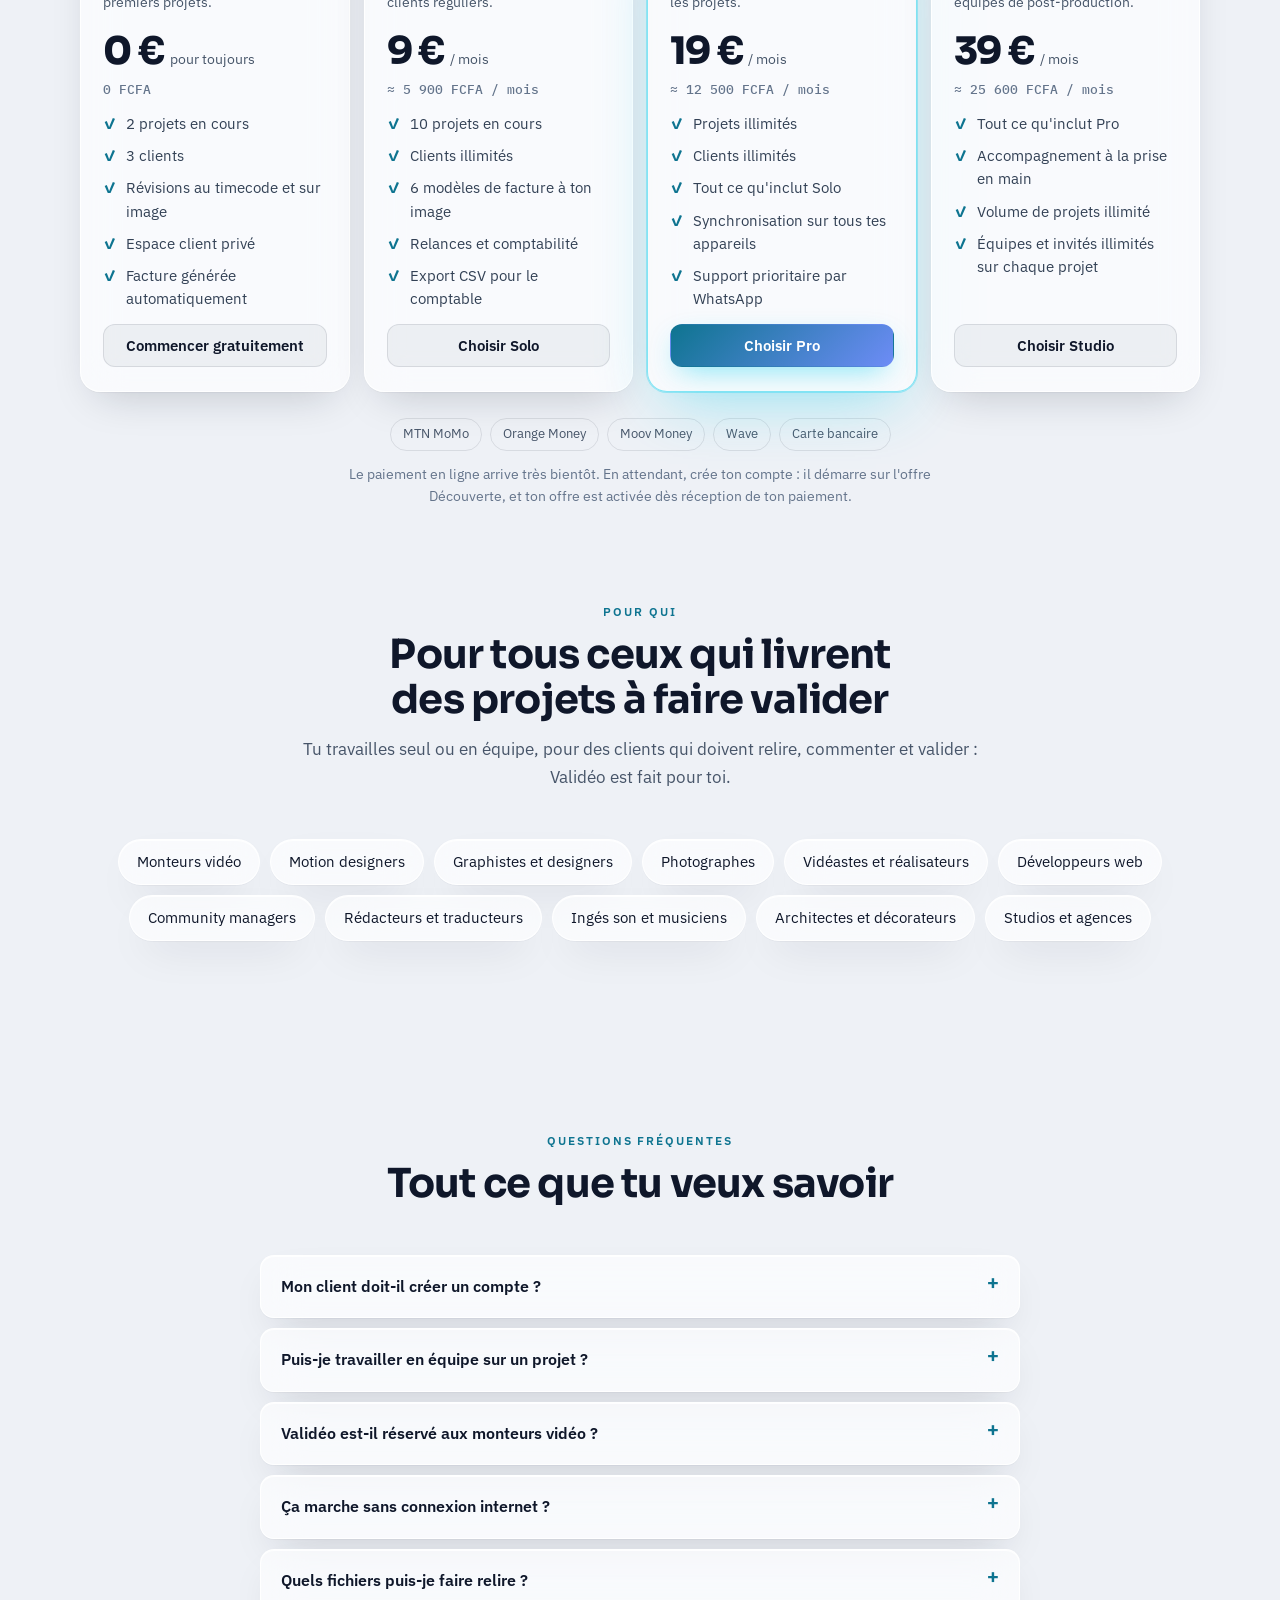
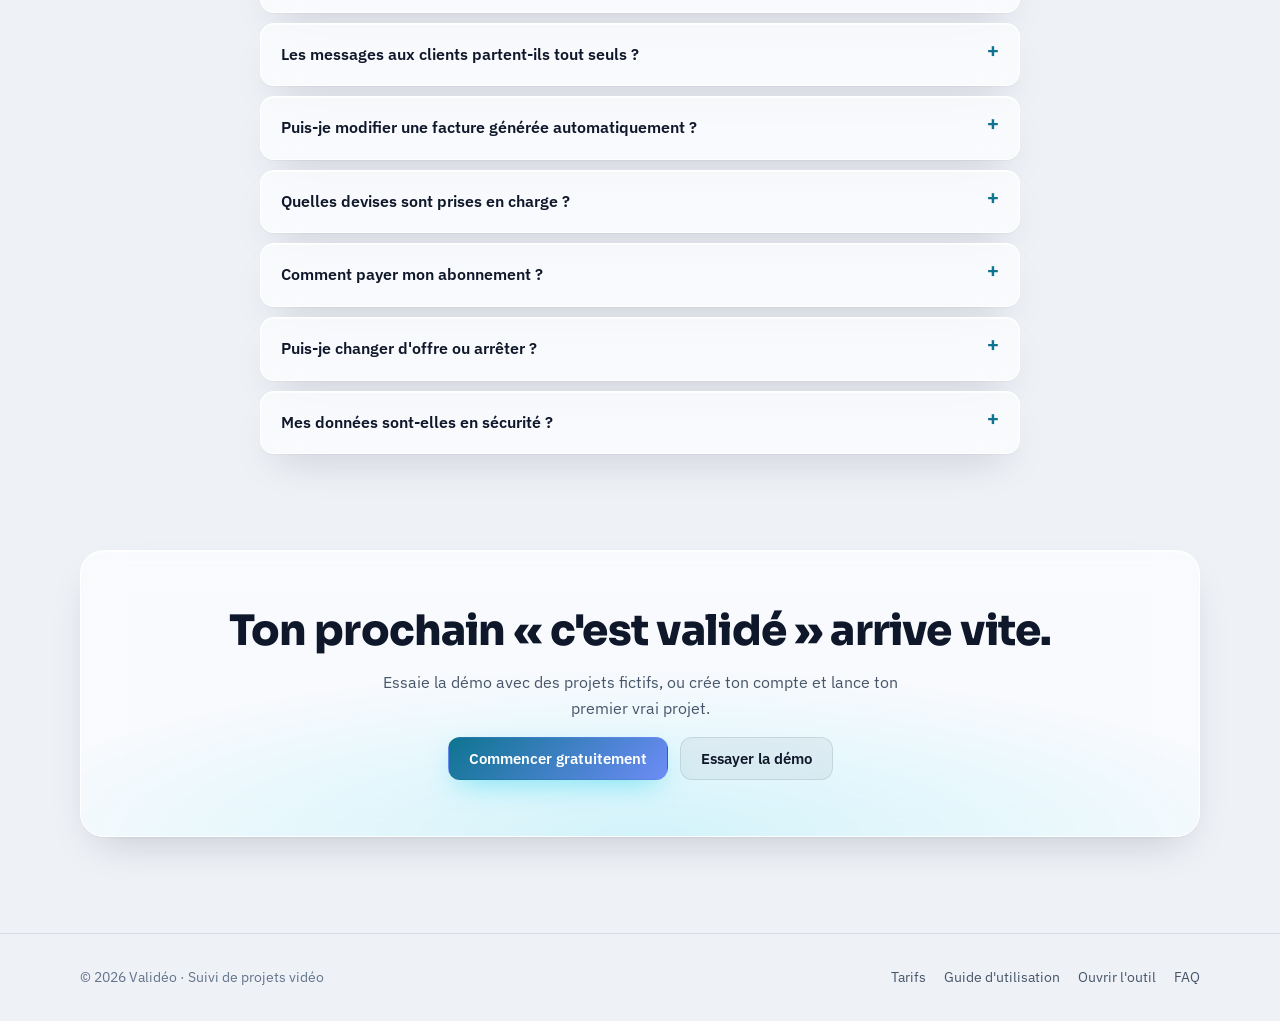
==== commit 8e51726f: "Film motion design sur la landing page (1080p60, 22 s) et sources du film Co-Authored-By: Claude Opu" ====
--- a/index.html
+++ b/index.html
@@ -33,6 +33,9 @@
 .hero .fine{font-size:13.5px;color:var(--dim);display:flex;gap:8px 18px;flex-wrap:wrap;justify-content:center}
 .hero .fine span::before{content:"✓ ";color:var(--ok)}
 .hero-shot{margin-top:40px;width:100%;max-width:1080px;position:relative}
+.film{padding:8px}
+.film video{display:block;width:100%;height:auto;border-radius:12px;background:#070a12;aspect-ratio:16/9}
+.film-sound{position:absolute;left:50%;top:50%;transform:translate(-50%,-50%);padding:14px 26px;border-radius:999px;border:1px solid var(--edge);background:var(--glass-strong);color:var(--fg);font:600 15px var(--f-body);cursor:pointer}
 .hero-shot::before{content:"";position:absolute;inset:-12% -6% auto;height:70%;background:radial-gradient(closest-side,rgba(34,211,238,.25),transparent);filter:blur(30px);z-index:-1}
 .tc-chip{position:absolute;display:flex;align-items:center;gap:10px;padding:10px 14px;border-radius:14px;font-size:13.5px;text-align:left}
 .tc-chip b{display:block;font-weight:600}
@@ -134,9 +137,8 @@
       <div class="ctas"><a class="btn primary" href="app.html#inscription">Commencer gratuitement</a><a class="btn" href="app.html?demo">Essayer la démo</a><a class="btn" href="guide.html">Guide d'utilisation</a></div>
       <div class="fine"><span>Fonctionne hors ligne</span><span>Lien client sans inscription</span><span>Factures à ton image</span></div>
       <div class="hero-shot">
-        <div class="shot glass"><div class="bar"><i></i><i></i><i></i></div><img src="guide/img/hero.png" alt="Tableau de bord de Validéo : projets en cours, factures à encaisser, alertes de retard et retours clients à traiter" width="1600" height="1000"></div>
-        <div class="tc-chip glass tc-a"><span class="dot">✓</span><span><b>Montage V1 validé</b><small>par Maison Kora · 50 %</small></span></div>
-        <div class="tc-chip glass tc-b"><span class="dot">TC</span><span><b>01:00:12:08</b><small>« Remonter les ombres ici »</small></span></div>
+        <div class="shot glass film"><video id="film" autoplay muted loop playsinline preload="auto" poster="media/valideo-poster.jpg" width="1920" height="1080" aria-label="Film de présentation de Validéo : un projet dont les étapes passent au vert, un commentaire posé au timecode, le client qui valide, puis la facture générée et payée"><source src="media/valideo-film.mp4" type="video/mp4"></video>
+          <button class="film-sound" id="filmPlay" type="button" hidden>Lire le film</button></div>
       </div>
       <div class="strip" aria-label="Formats pris en charge"><span>V1 → V2 → finale</span><span>HH:MM:SS:II · 25 i/s</span><span>Email · WhatsApp</span><span>€ · FCFA · $</span><span>PDF A4</span></div>
     </div>
@@ -278,6 +280,11 @@
   <div class="wrap"><span>© 2026 Validéo · Suivi de projets vidéo</span><span><a href="#offres">Tarifs</a><a href="guide.html">Guide d'utilisation</a><a href="app.html">Ouvrir l'outil</a><a href="#faq">FAQ</a></span></div>
 </footer>
 <script>
+  // Film : respecte « réduire les animations » ; bouton de lecture si le navigateur bloque la lecture auto
+  (function () { const v = document.getElementById('film'), b = document.getElementById('filmPlay'); if (!v) return;
+    const show = () => { b.hidden = false; }; b.onclick = () => { v.play(); b.hidden = true; v.controls = true; };
+    if (matchMedia('(prefers-reduced-motion: reduce)').matches) { v.removeAttribute('autoplay'); v.pause(); show(); }
+    else v.play().catch(show); })();
   function setPeriod(p) {
     document.querySelectorAll('.period button').forEach(b => b.classList.toggle('on', b.dataset.p === p));
     document.querySelectorAll('[data-m]').forEach(el => { el.textContent = el.dataset[p]; });
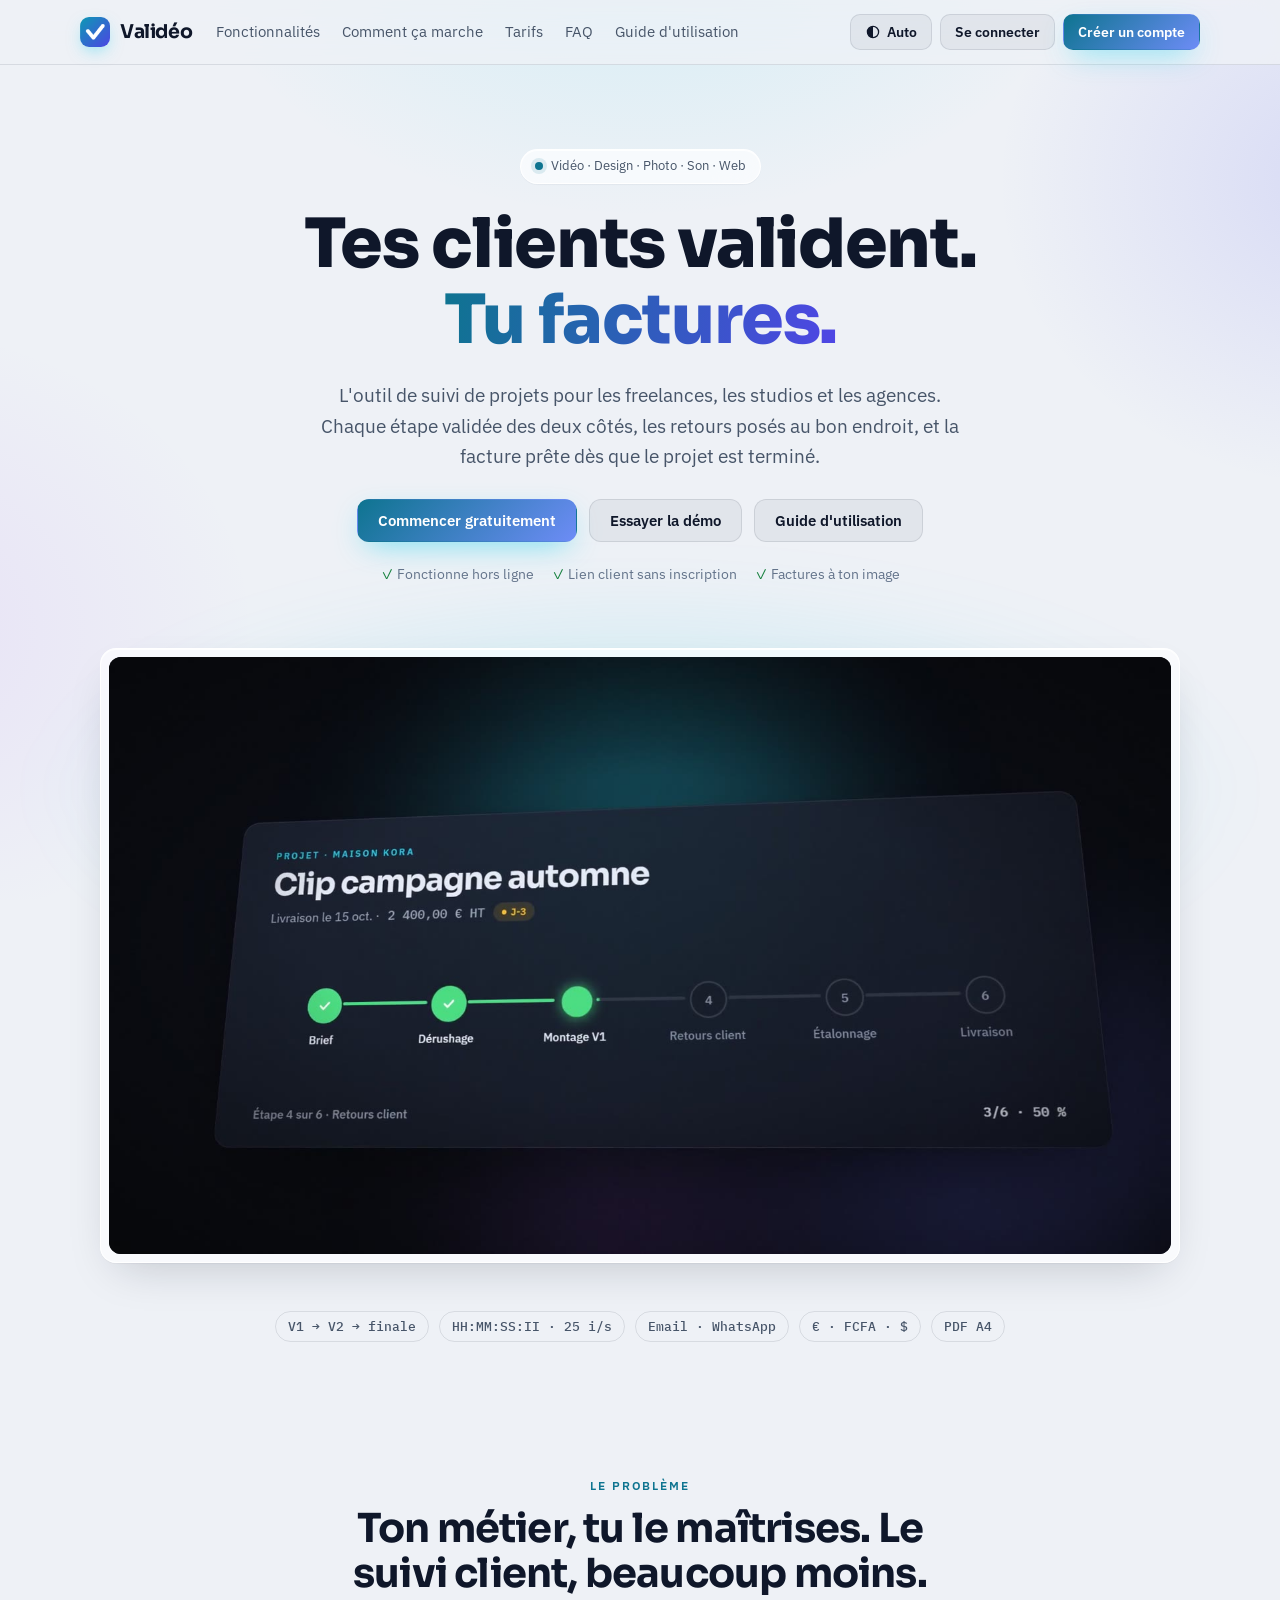
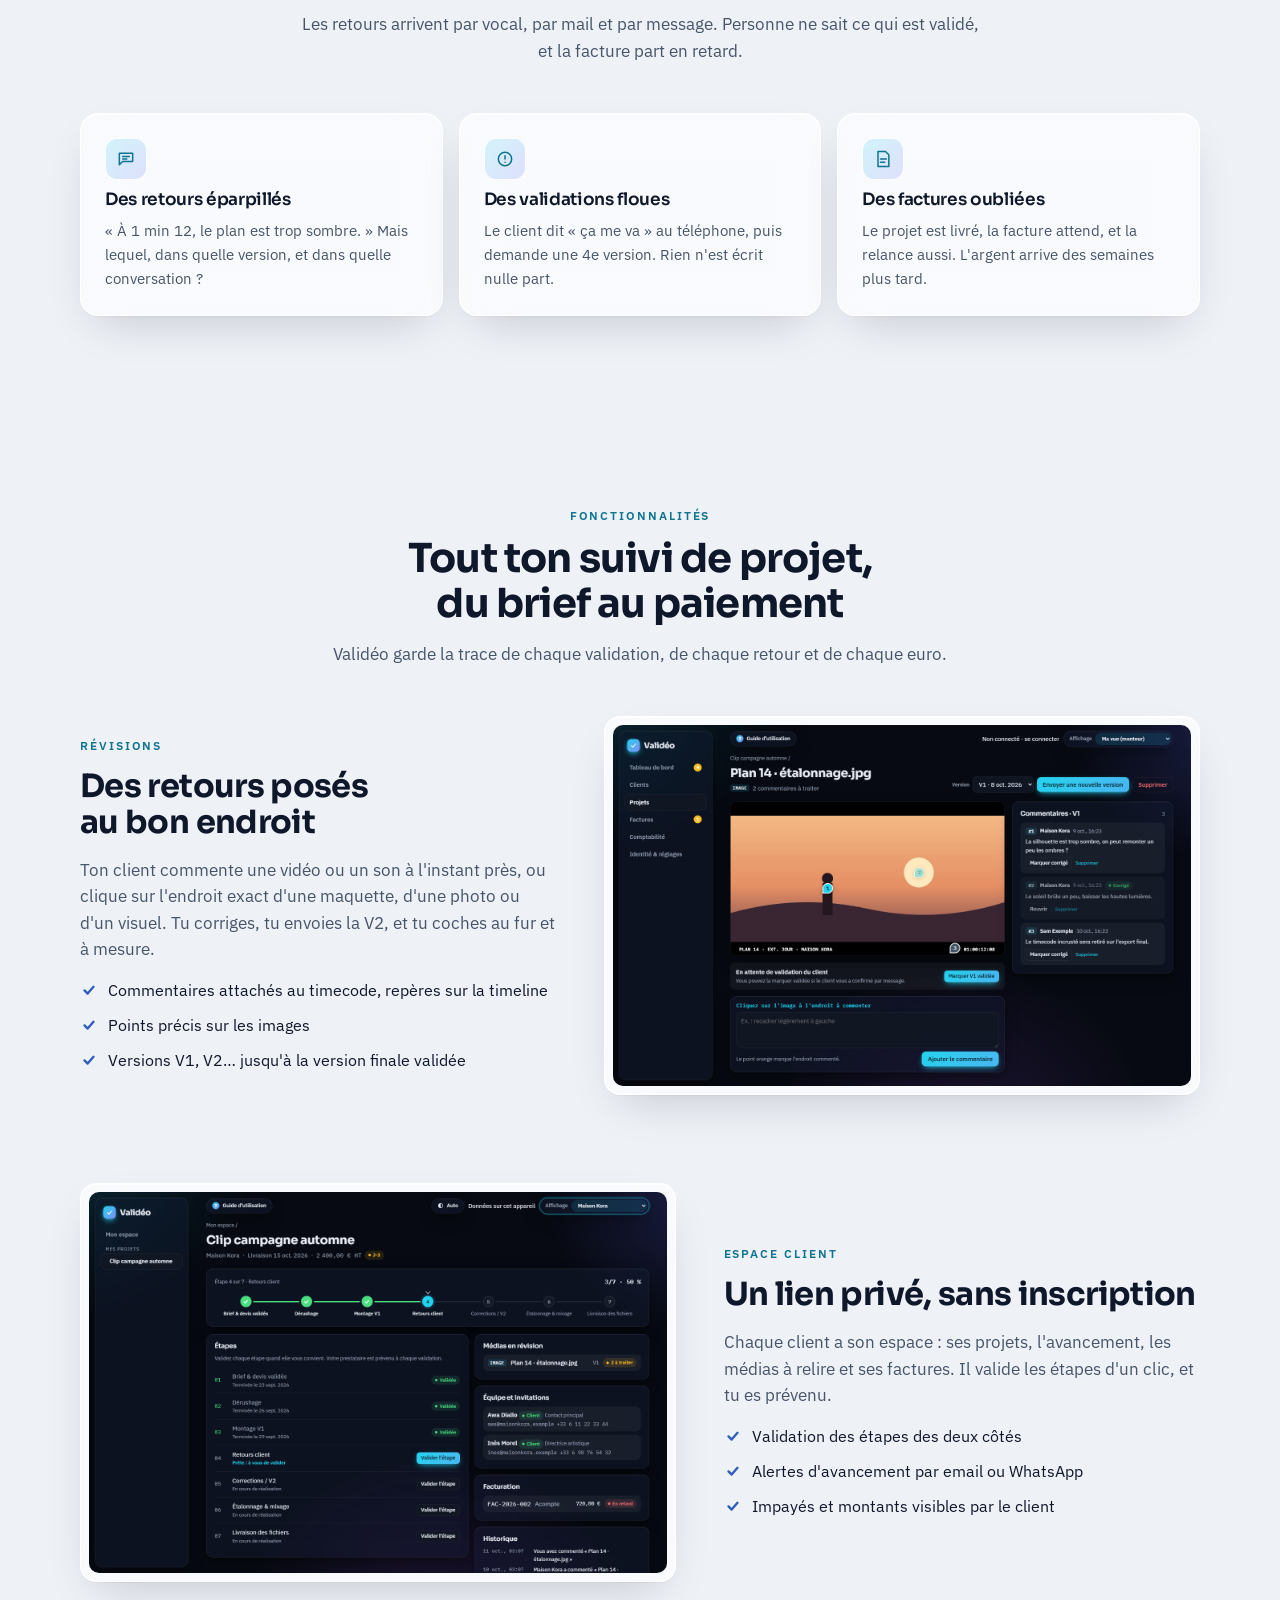
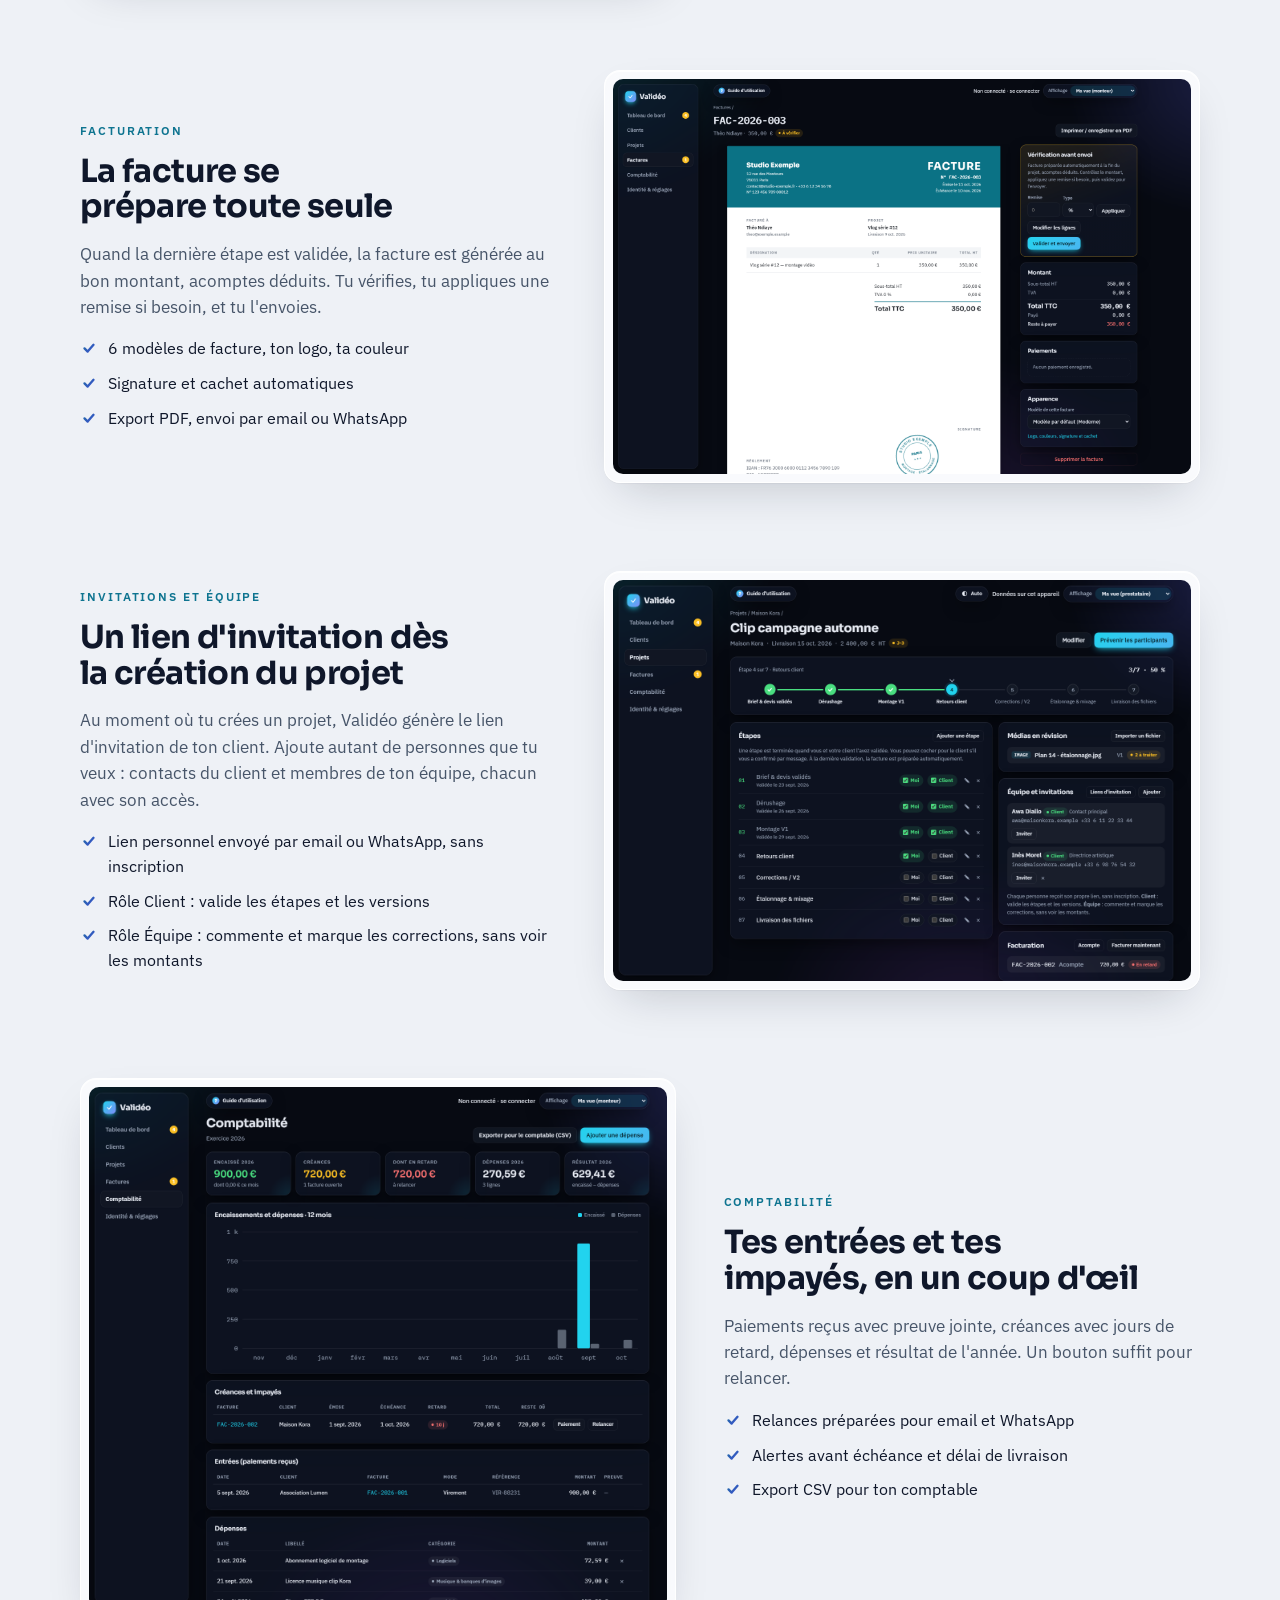
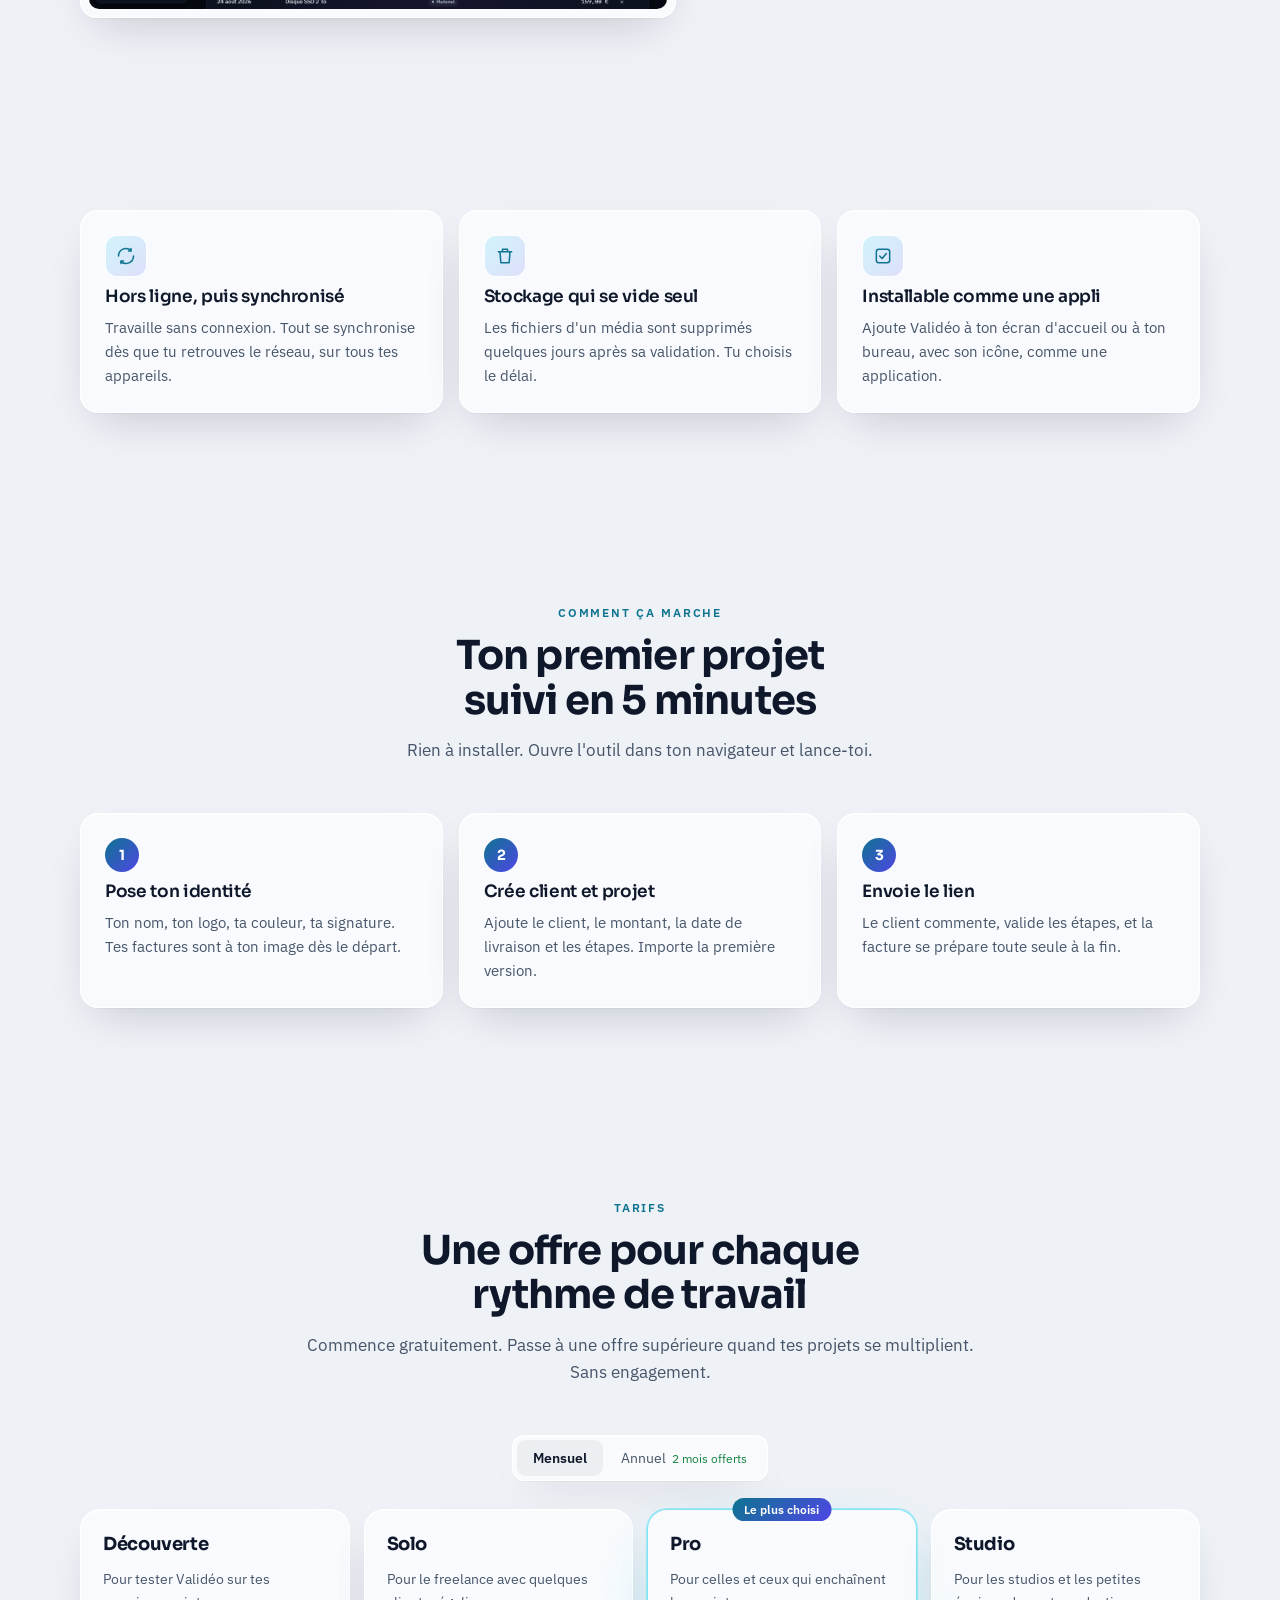
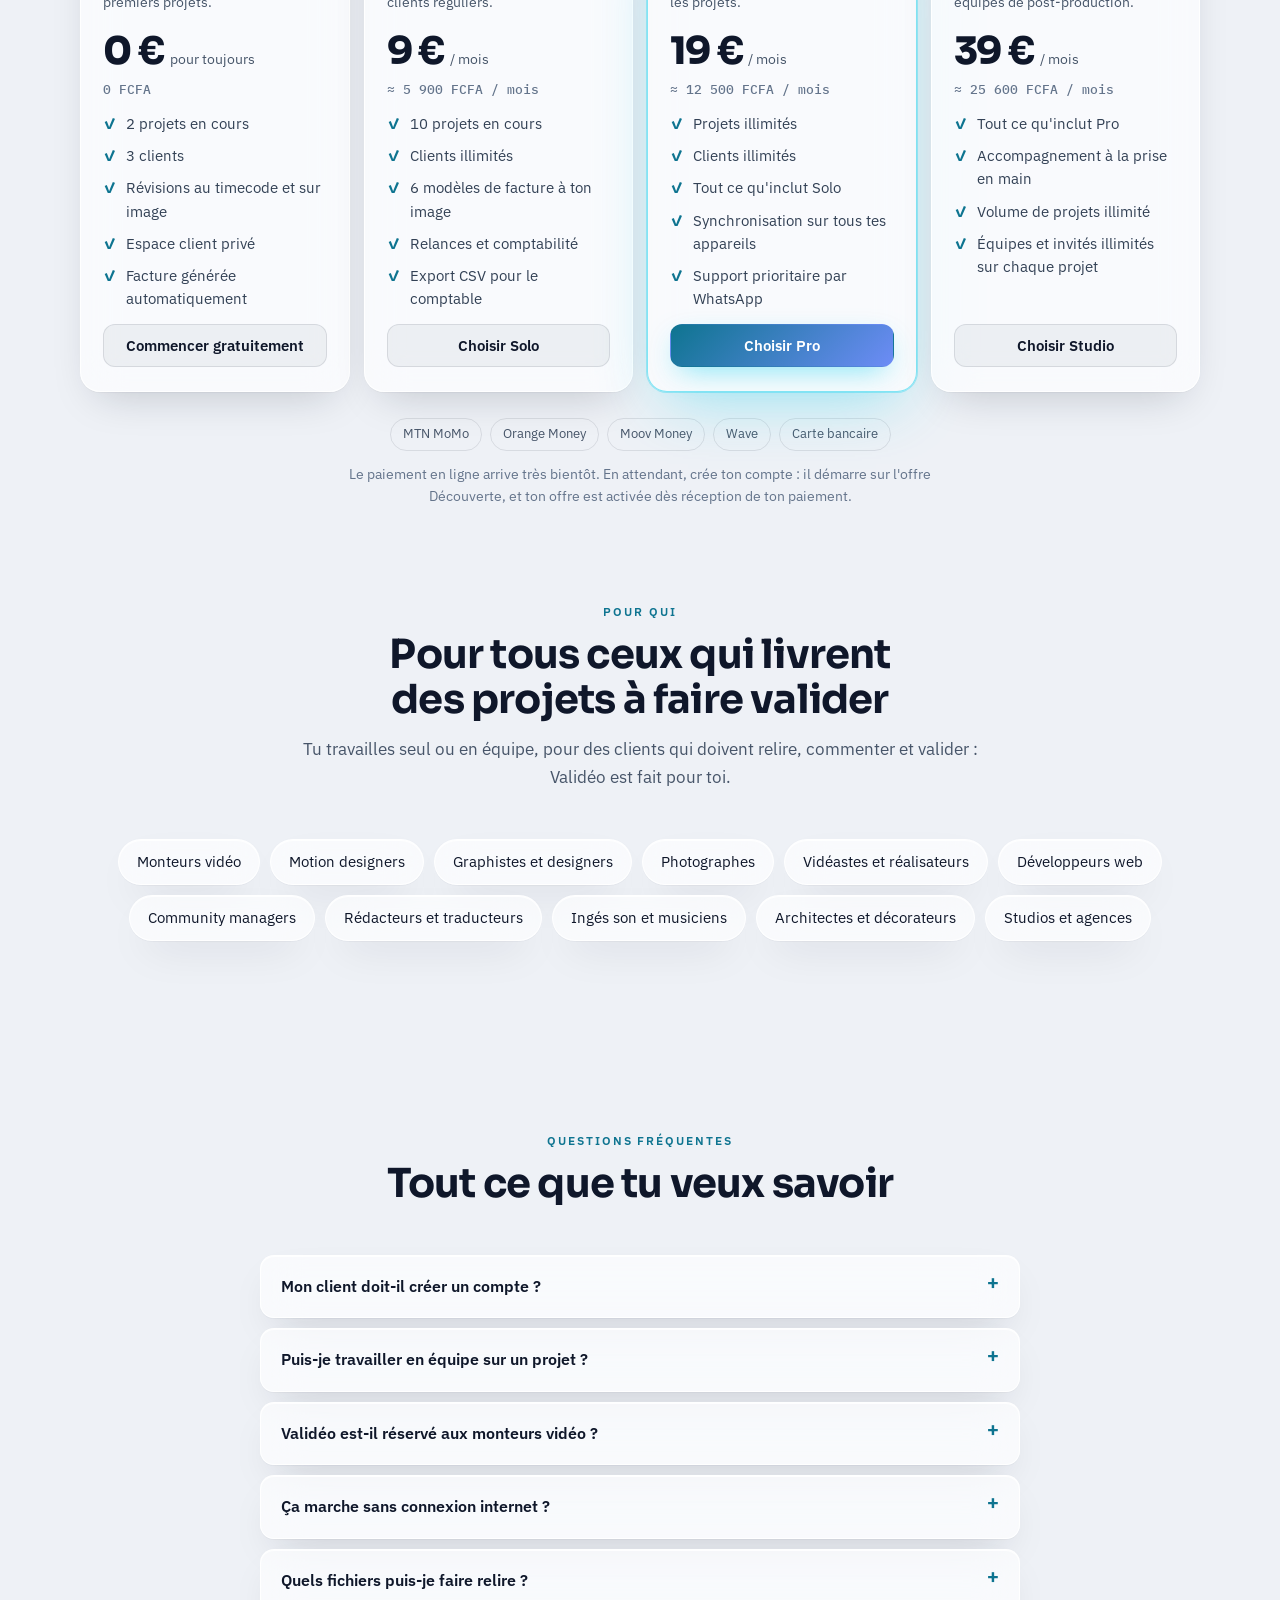
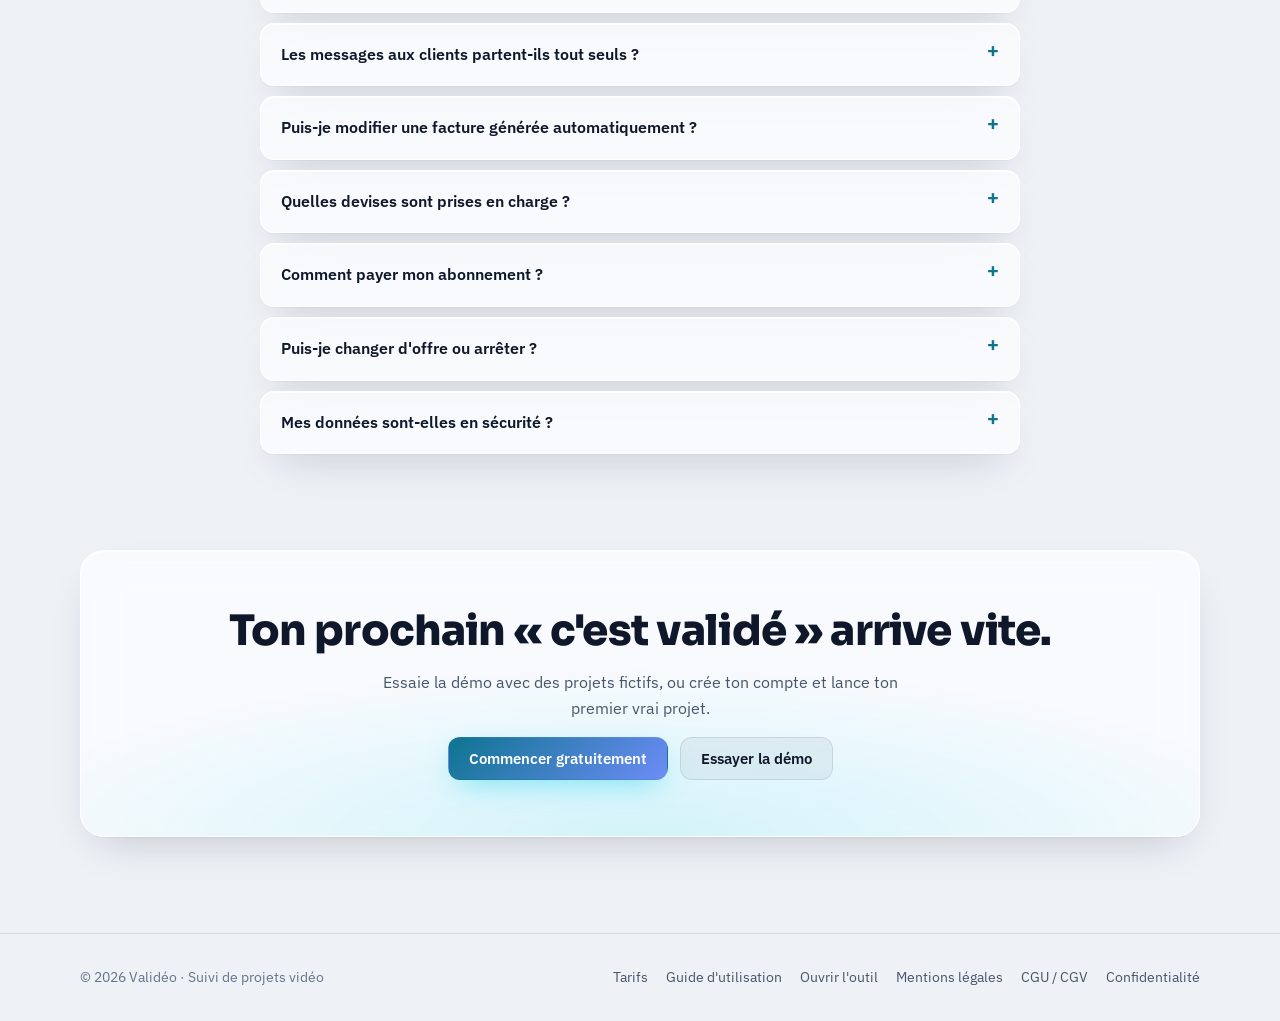
==== commit 5af6cebd: "Pages légales (mentions, CGU/CGV, confidentialité), actions clients traitées côté serveur, récapitul" ====
--- a/index.html
+++ b/index.html
@@ -277,7 +277,7 @@
 </main>
 
 <footer class="footer">
-  <div class="wrap"><span>© 2026 Validéo · Suivi de projets vidéo</span><span><a href="#offres">Tarifs</a><a href="guide.html">Guide d'utilisation</a><a href="app.html">Ouvrir l'outil</a><a href="#faq">FAQ</a></span></div>
+  <div class="wrap"><span>© 2026 Validéo · Suivi de projets vidéo</span><span><a href="#offres">Tarifs</a><a href="guide.html">Guide d'utilisation</a><a href="app.html">Ouvrir l'outil</a><a href="legal.html#mentions">Mentions légales</a><a href="legal.html#cgu">CGU / CGV</a><a href="legal.html#confidentialite">Confidentialité</a></span></div>
 </footer>
 <script>
   // Film : respecte « réduire les animations » ; bouton de lecture si le navigateur bloque la lecture auto
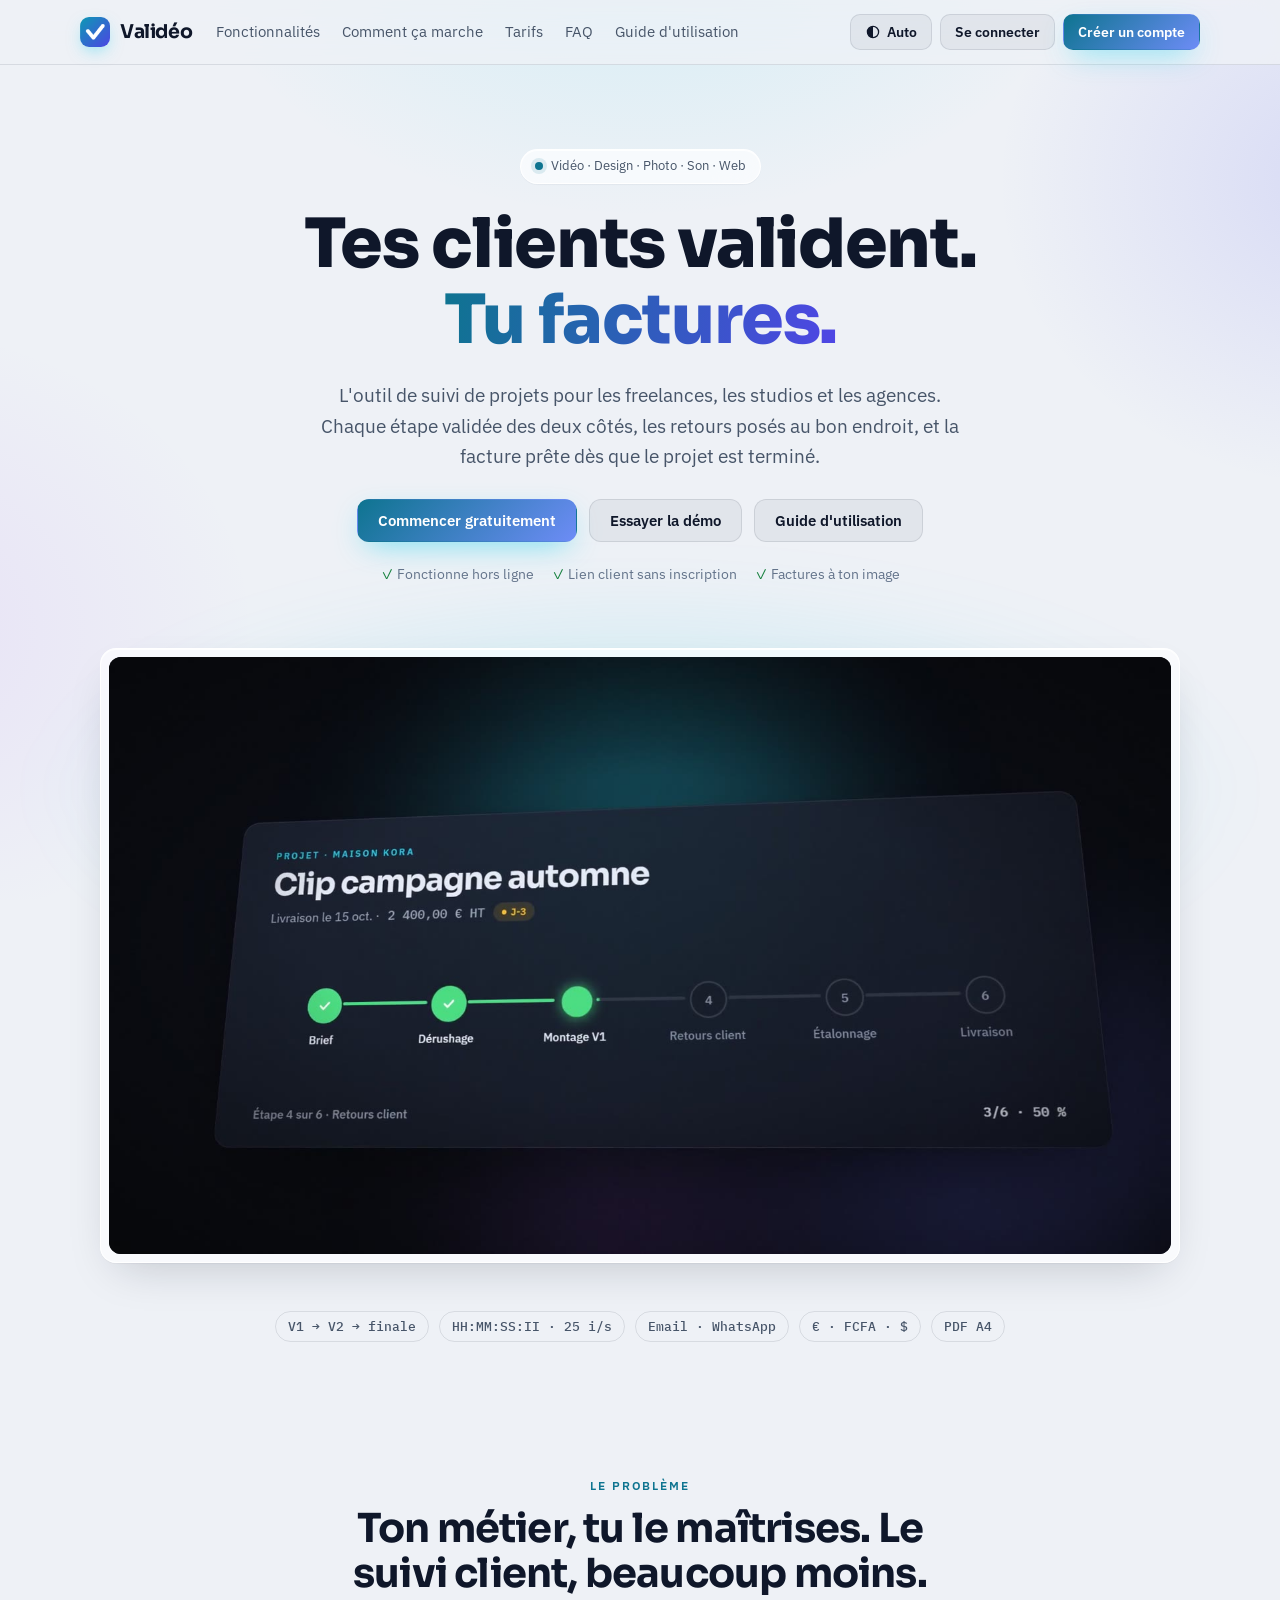
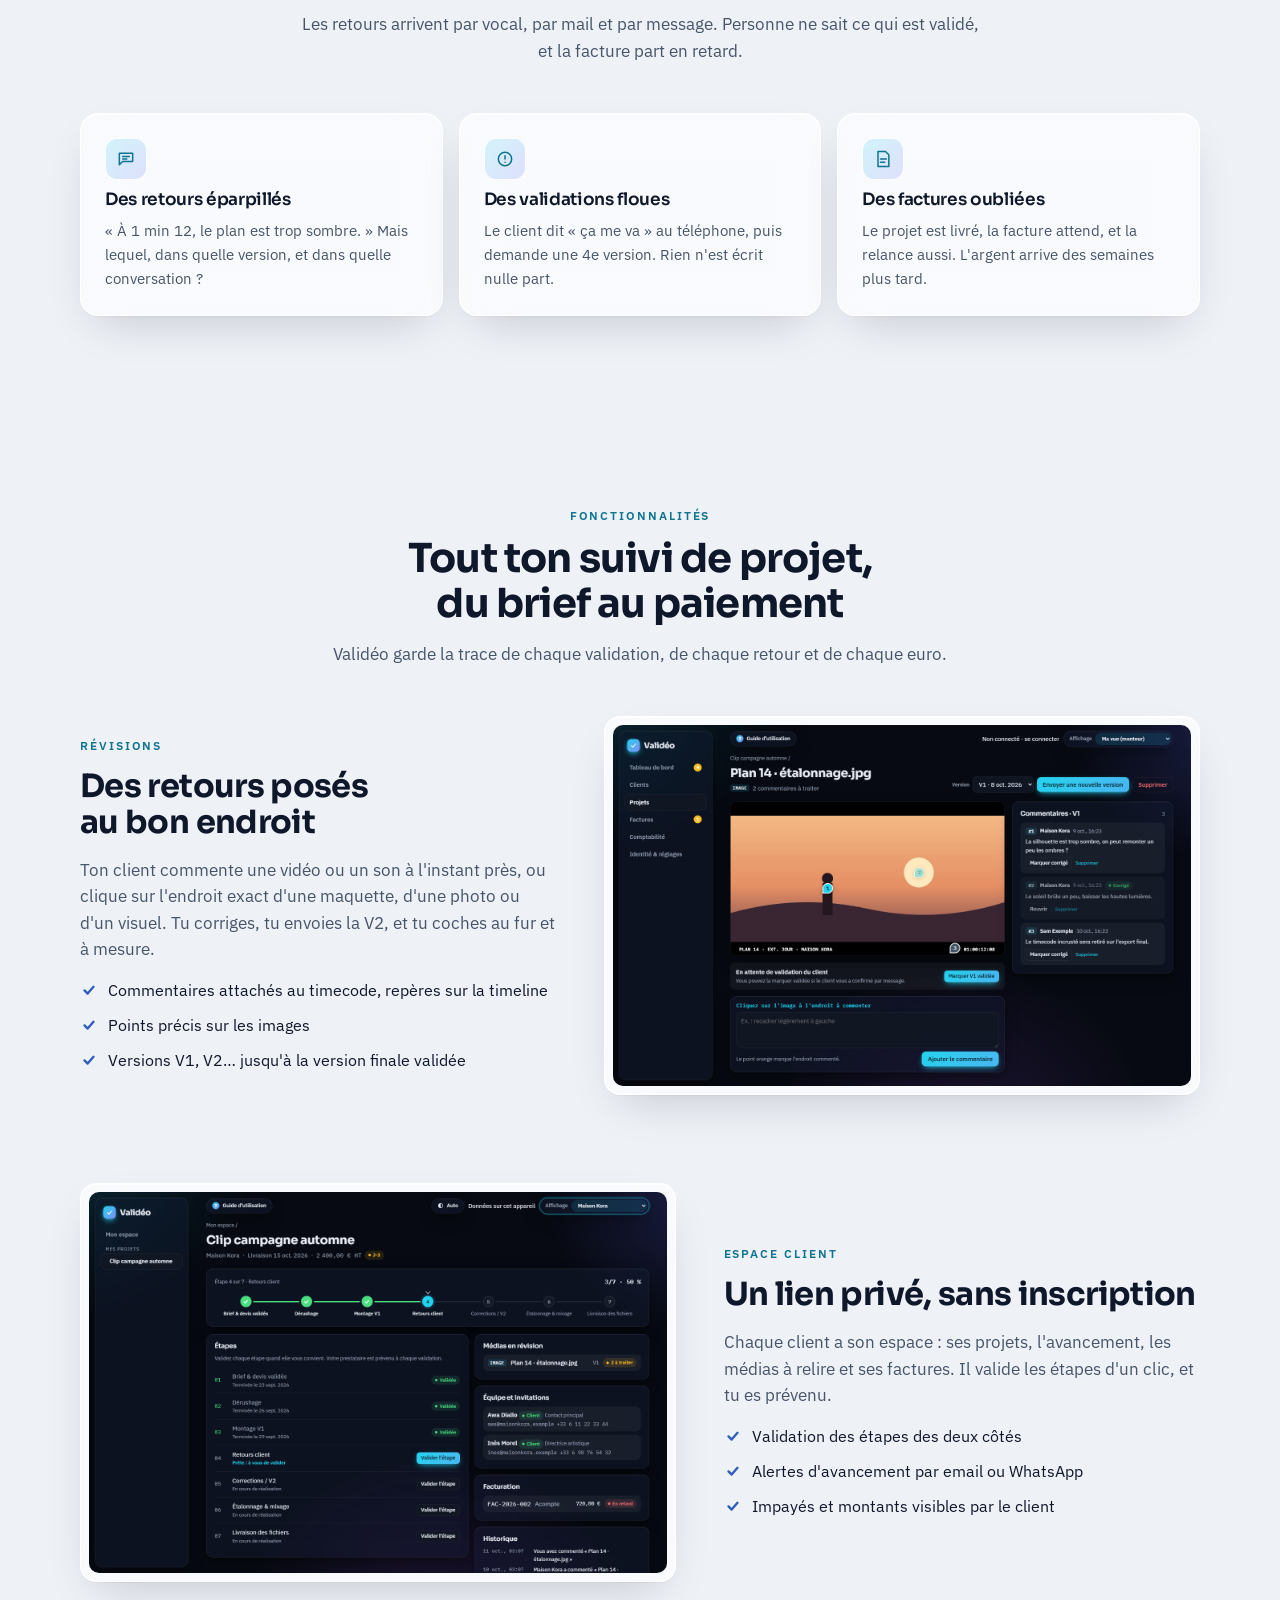
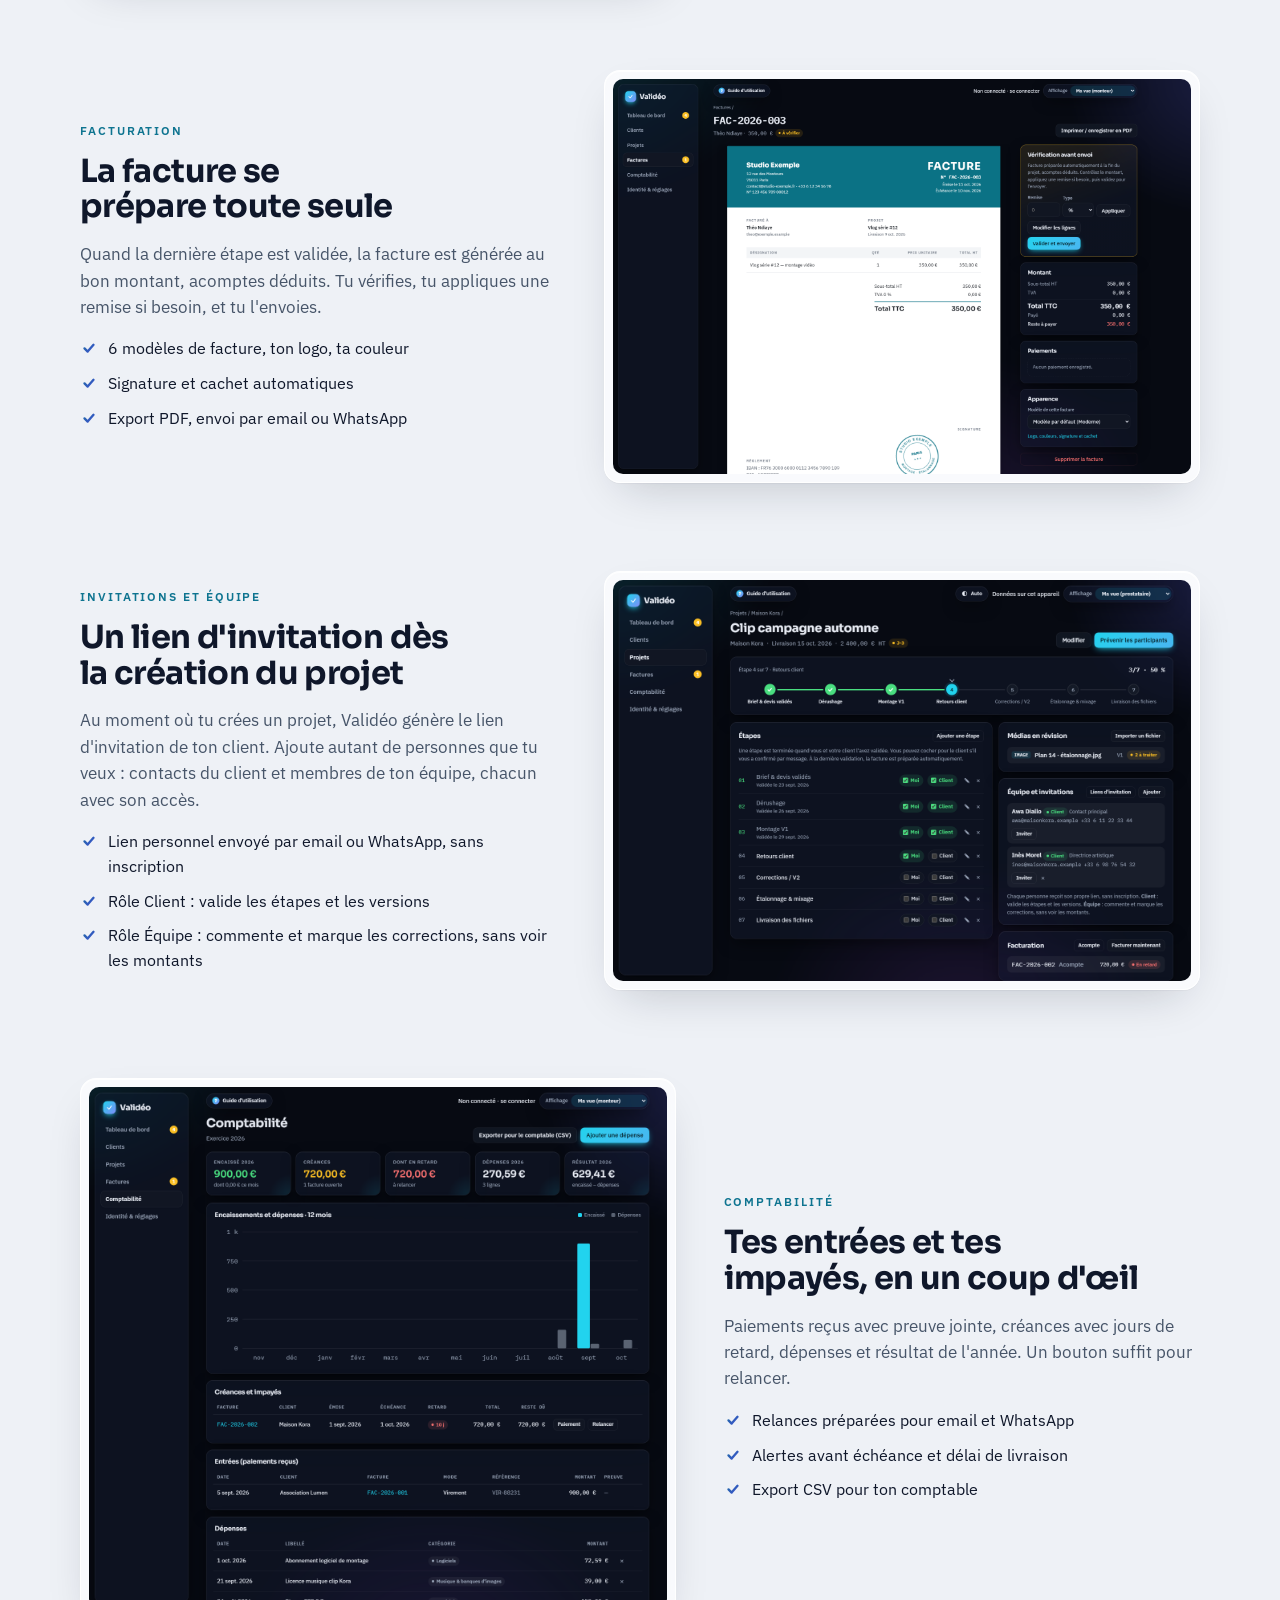
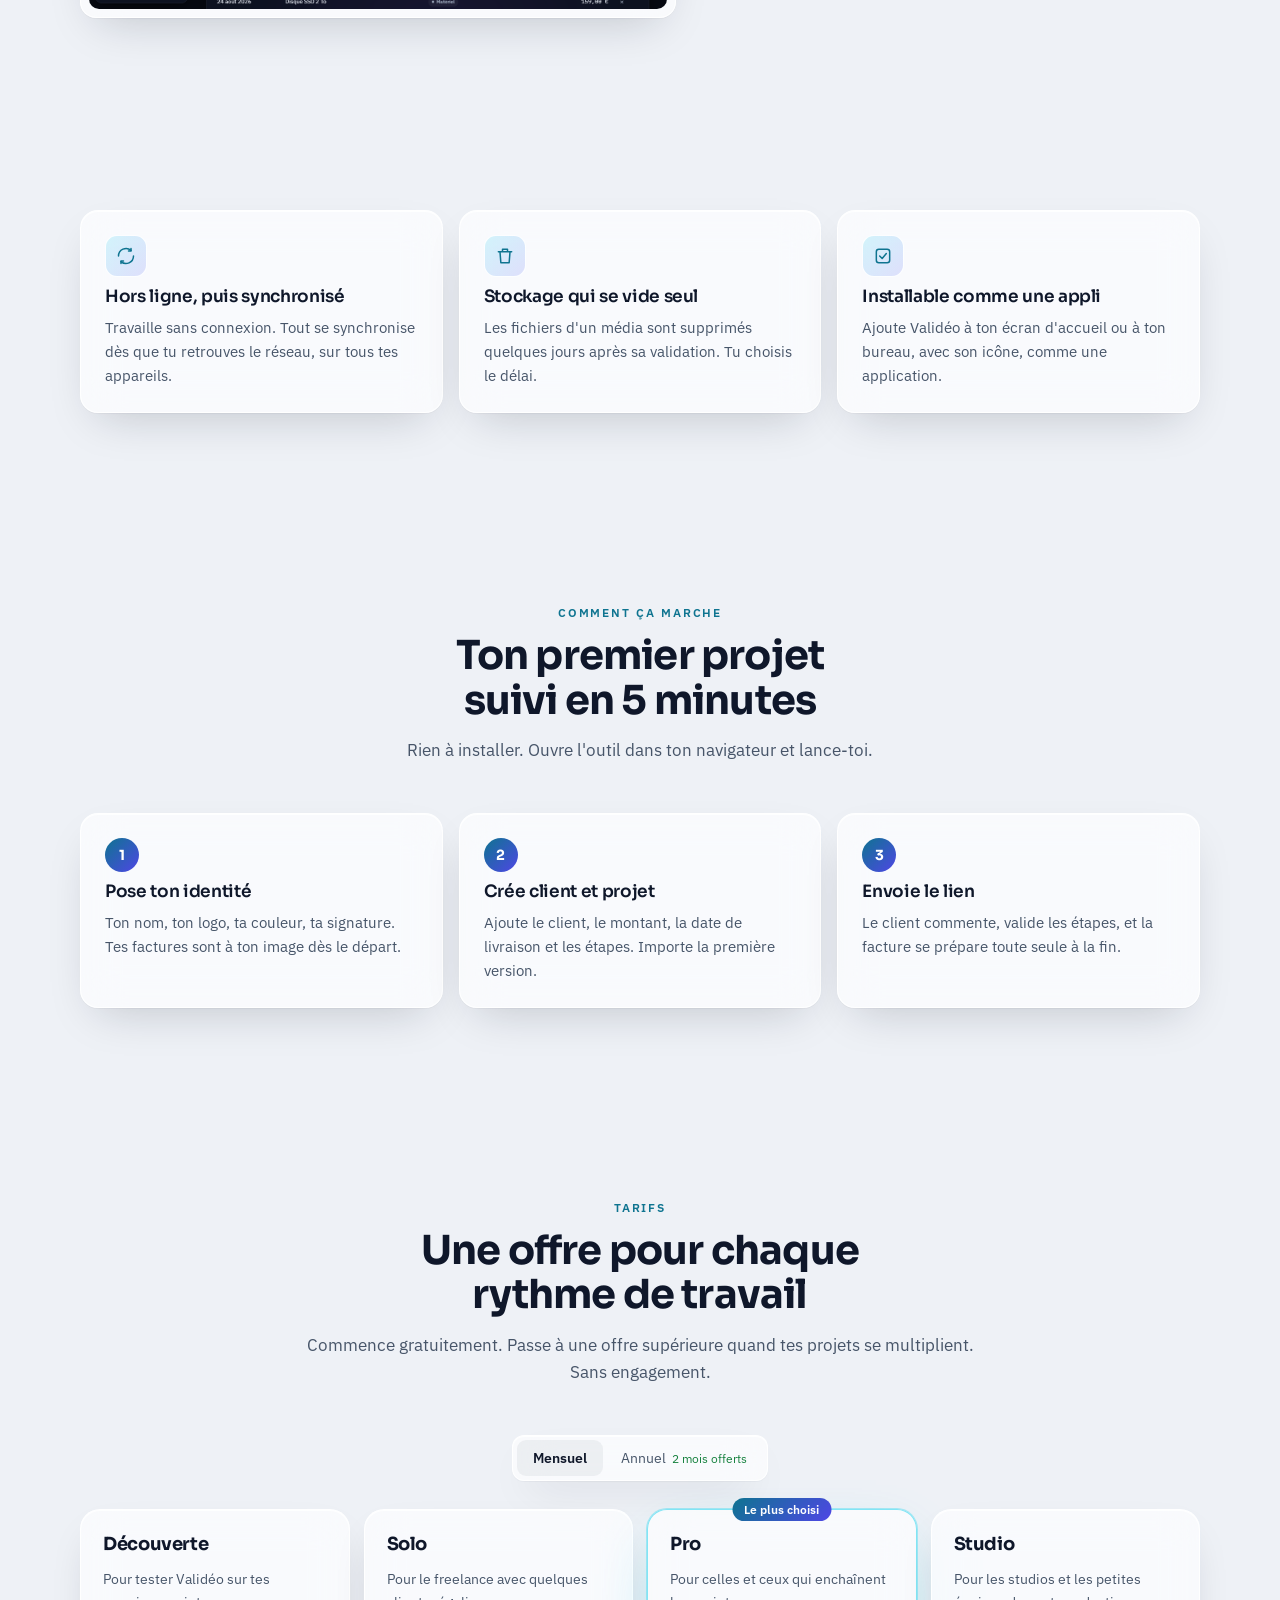
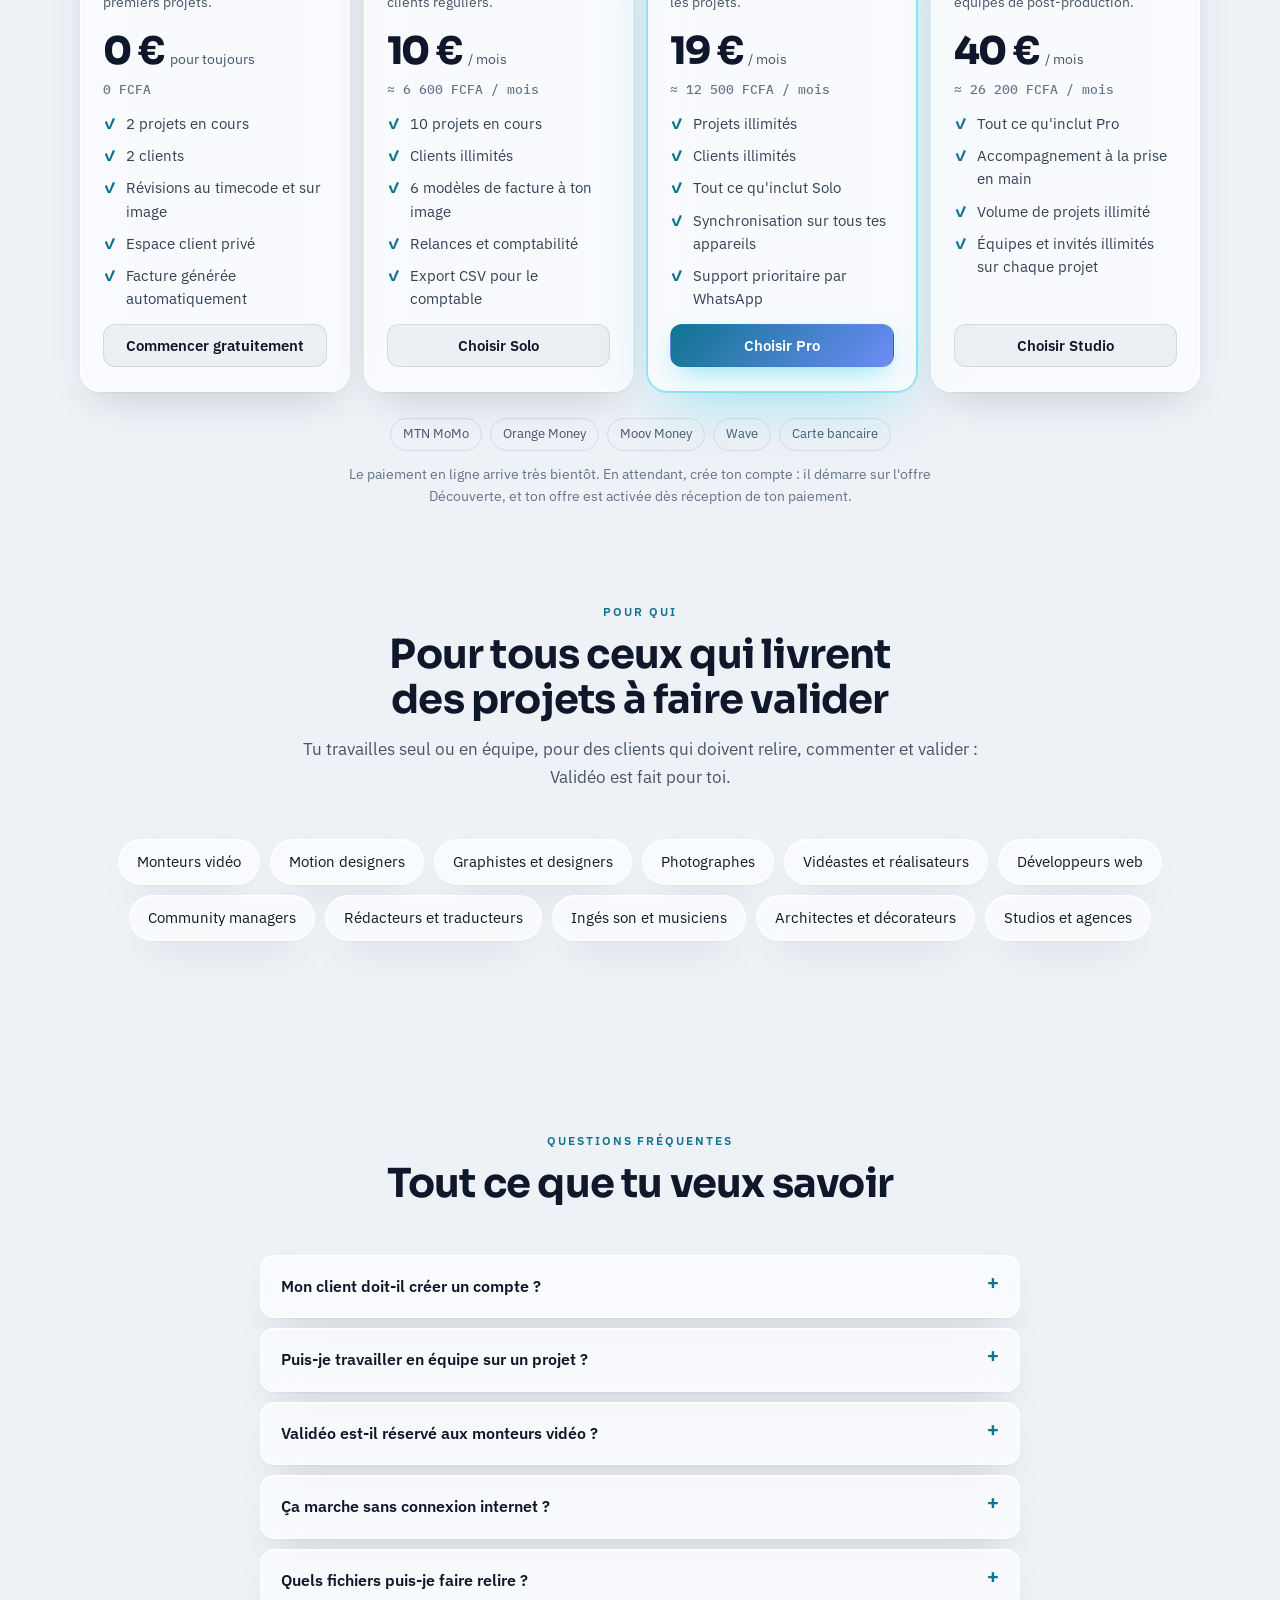
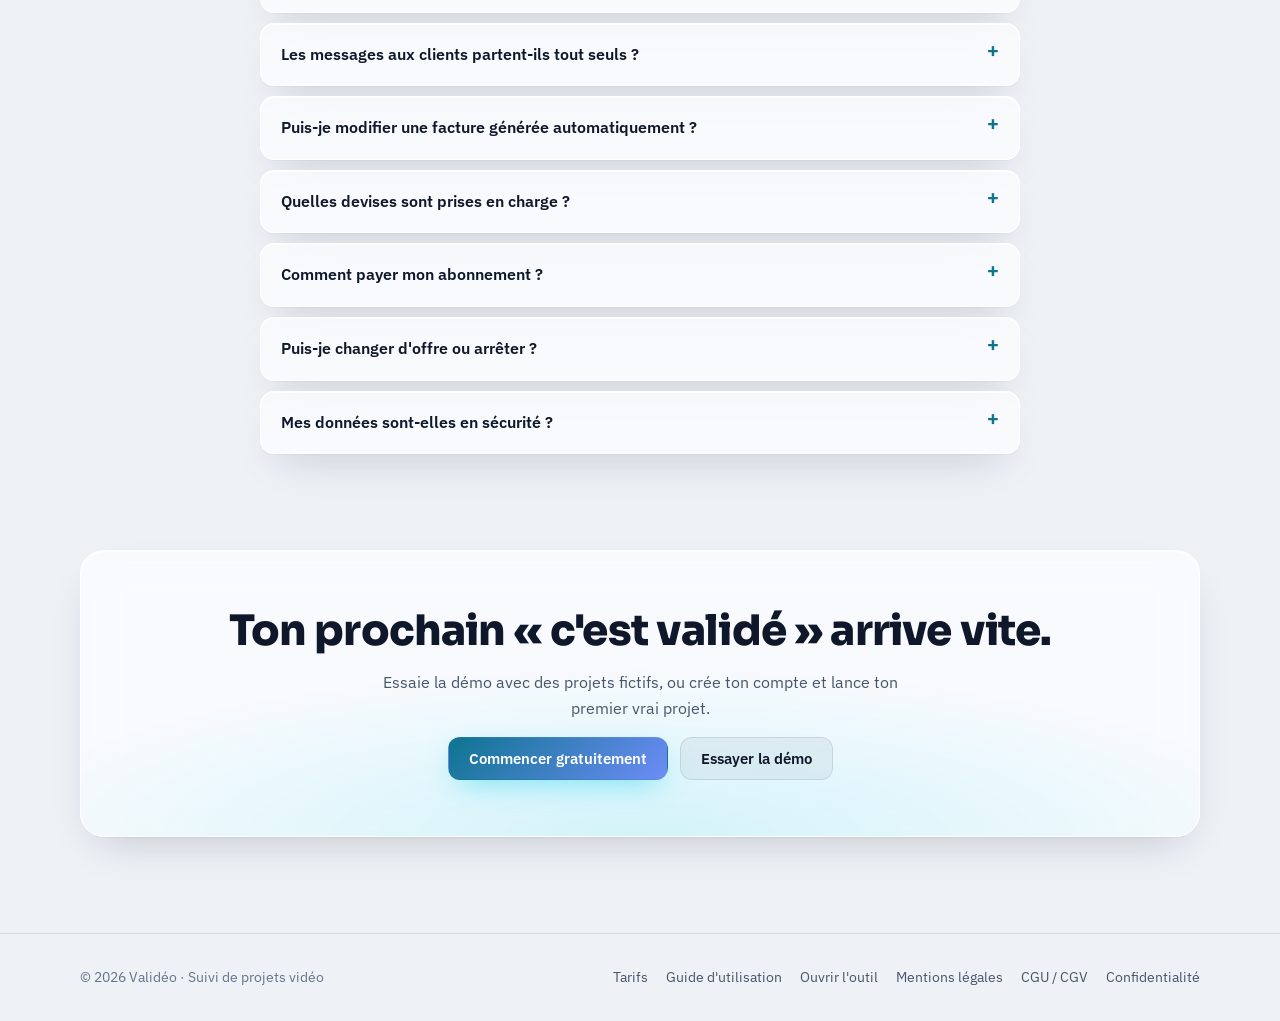
==== commit 09e9e03b: "Tarifs : Solo 10 €, Studio 40 €, Découverte limitée à 2 clients Co-Authored-By: Claude Opus 5.5 <nor" ====
--- a/index.html
+++ b/index.html
@@ -219,10 +219,10 @@
       <div class="plans">
         <div class="plan glass"><h3>Découverte</h3><p class="for">Pour tester Validéo sur tes premiers projets.</p>
           <div class="price"><b>0 €</b><span>pour toujours</span></div><div class="fcfa">0 FCFA</div>
-          <ul><li>2 projets en cours</li><li>3 clients</li><li>Révisions au timecode et sur image</li><li>Espace client privé</li><li>Facture générée automatiquement</li></ul>
+          <ul><li>2 projets en cours</li><li>2 clients</li><li>Révisions au timecode et sur image</li><li>Espace client privé</li><li>Facture générée automatiquement</li></ul>
           <a class="btn" href="app.html#inscription">Commencer gratuitement</a></div>
         <div class="plan glass"><h3>Solo</h3><p class="for">Pour le freelance avec quelques clients réguliers.</p>
-          <div class="price"><b data-m="9 €" data-y="90 €">9 €</b><span data-m="/ mois" data-y="/ an">/ mois</span></div><div class="fcfa" data-m="≈ 5 900 FCFA / mois" data-y="≈ 59 000 FCFA / an">≈ 5 900 FCFA / mois</div>
+          <div class="price"><b data-m="10 €" data-y="100 €">10 €</b><span data-m="/ mois" data-y="/ an">/ mois</span></div><div class="fcfa" data-m="≈ 6 600 FCFA / mois" data-y="≈ 65 600 FCFA / an">≈ 6 600 FCFA / mois</div>
           <ul><li>10 projets en cours</li><li>Clients illimités</li><li>6 modèles de facture à ton image</li><li>Relances et comptabilité</li><li>Export CSV pour le comptable</li></ul>
           <a class="btn" href="app.html#inscription">Choisir Solo</a></div>
         <div class="plan glass hot"><span class="tag">Le plus choisi</span><h3>Pro</h3><p class="for">Pour celles et ceux qui enchaînent les projets.</p>
@@ -230,7 +230,7 @@
           <ul><li>Projets illimités</li><li>Clients illimités</li><li>Tout ce qu'inclut Solo</li><li>Synchronisation sur tous tes appareils</li><li>Support prioritaire par WhatsApp</li></ul>
           <a class="btn primary" href="app.html#inscription">Choisir Pro</a></div>
         <div class="plan glass"><h3>Studio</h3><p class="for">Pour les studios et les petites équipes de post-production.</p>
-          <div class="price"><b data-m="39 €" data-y="390 €">39 €</b><span data-m="/ mois" data-y="/ an">/ mois</span></div><div class="fcfa" data-m="≈ 25 600 FCFA / mois" data-y="≈ 255 800 FCFA / an">≈ 25 600 FCFA / mois</div>
+          <div class="price"><b data-m="40 €" data-y="400 €">40 €</b><span data-m="/ mois" data-y="/ an">/ mois</span></div><div class="fcfa" data-m="≈ 26 200 FCFA / mois" data-y="≈ 262 400 FCFA / an">≈ 26 200 FCFA / mois</div>
           <ul><li>Tout ce qu'inclut Pro</li><li>Accompagnement à la prise en main</li><li>Volume de projets illimité</li><li>Équipes et invités illimités sur chaque projet</li></ul>
           <a class="btn" href="app.html#inscription">Choisir Studio</a></div>
       </div>
